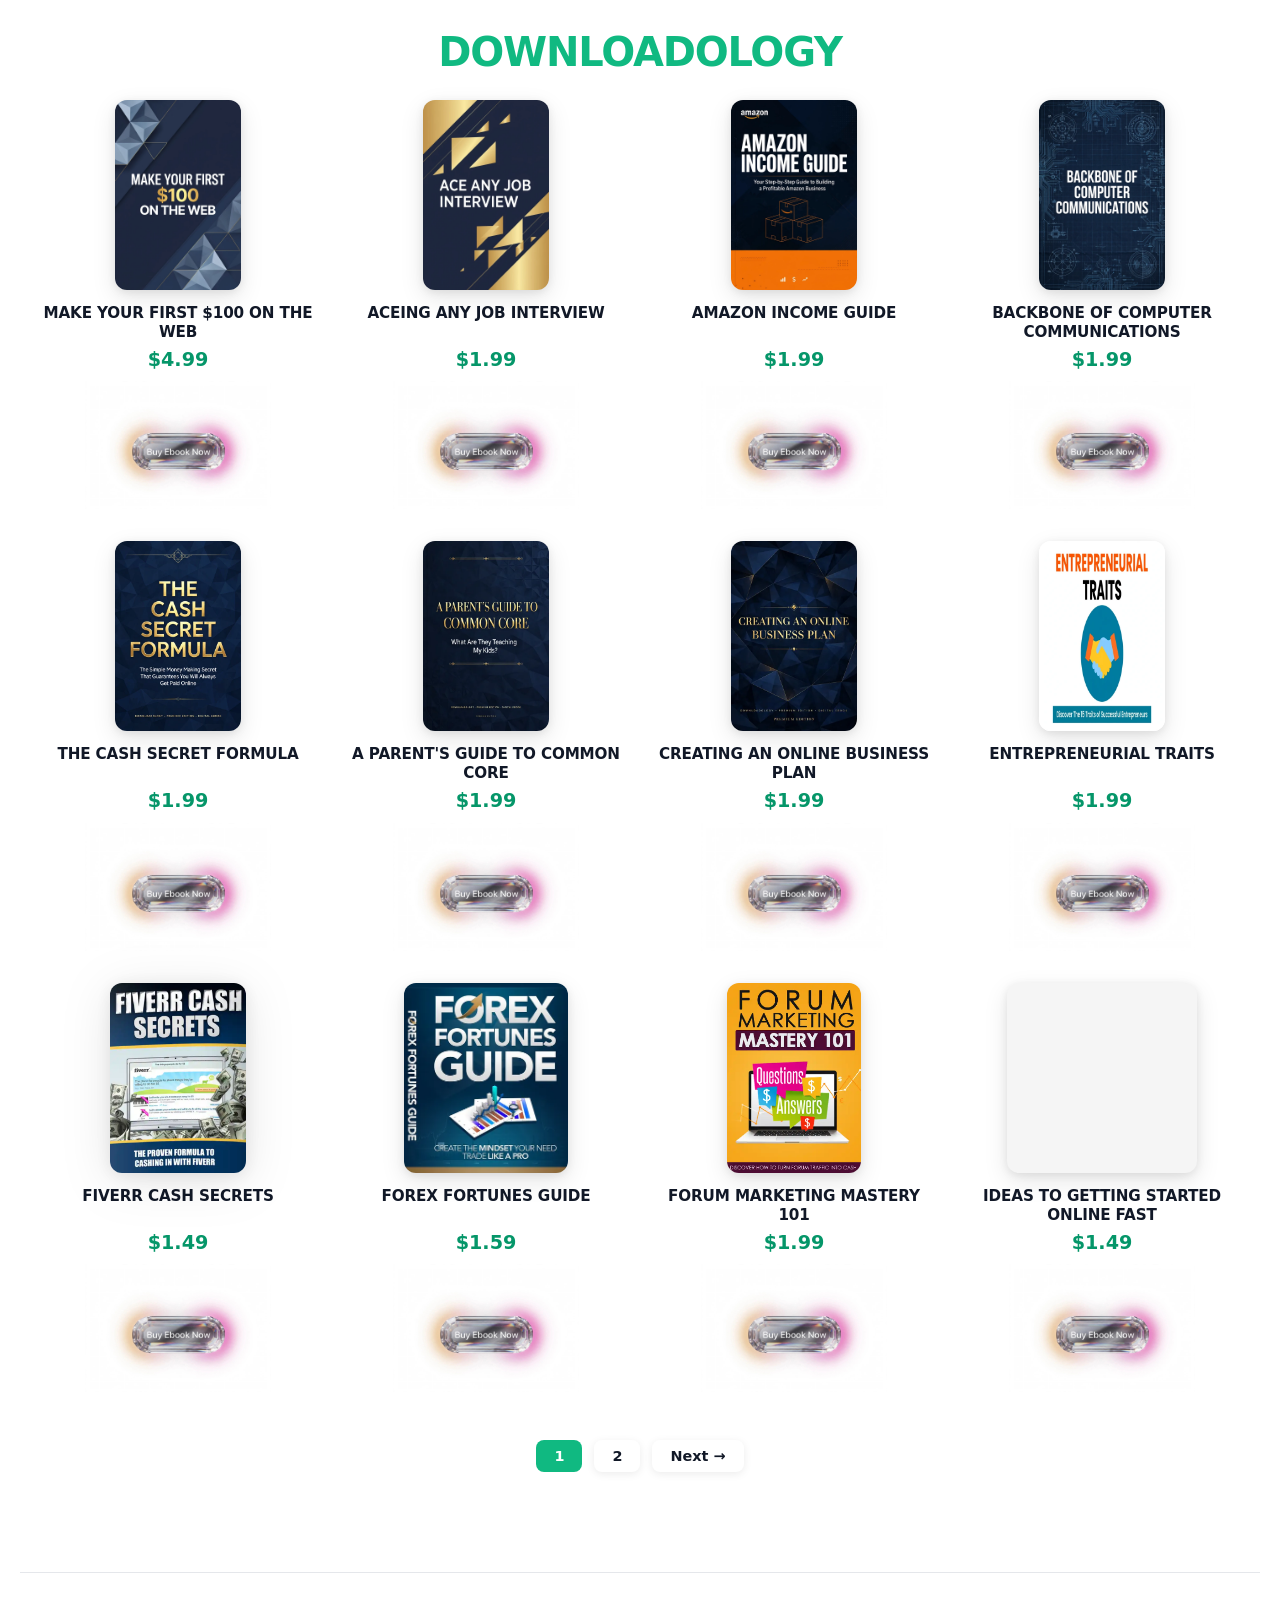
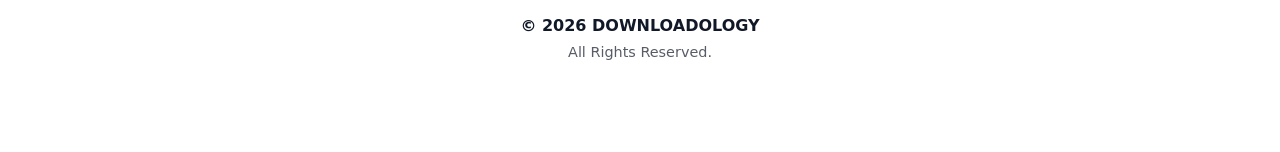
==== index.html @ 2fdca43c "Update index.html" ====
<!DOCTYPE html>
<html lang="in">
<head>
<meta charset="UTF-8">
<meta name="viewport" content="width=device-width, initial-scale=1">
<title>DOWNLOADOLOGY - Ebook Store</title>
<style>
*{box-sizing:border-box}
body{margin:0;background:#ffffff;font-family:Inter,ui-sans-serif,system-ui,-apple-system,Blessing UI,Robot,Helvetica,Arial}
</style>
</head>
<body style="background:#ffffff;min-height:100vh;width:100%;margin:0;padding:32px 20px 48px;display:flex;flex-direction:column;">
<header style="margin-bottom:28px">
<h1 style="color:#10b981;font-size:2.5rem;font-weight:800;letter-spacing:-0.03em;text-align:center;margin:0;line-height:1;">DOWNLOADOLOGY</h1>
</header>
<main style="max-width:1200px;margin:0 auto;display:grid;grid-template-columns:repeat(auto-fit,minmax(260px,1fr));gap:32px;align-items:start;flex:1; width:100%;">

<div style="background:transparent;border:none;box-shadow:none;padding:0;display:flex;flex-direction:column;align-items:center;text-align:center;">
<a href="https://payhip.com/b/4QgJm" target="_blank" rel="noopener noreferrer" style="display:block;text-decoration:none">
<img src="cover1.webp" alt="MAKE YOUR FIRST $100 ON THE WEB" style="width:100%;height:190px;object-fit:cover;border-radius:12px;display:block;box-shadow:0 8px 24px rgba(0,0,0,0.10),0 2px 8px rgba(0,0,0,0.08);background:#f5f5f5">
</a>
<a href="https://payhip.com/b/4QgJm" target="_blank" rel="noopener noreferrer" style="text-decoration:none;margin-top:14px;display:block">
<h2 style="margin:0;font-size:0.95rem;font-weight:700;line-height:1.25;letter-spacing:-0.01em;color:#111827;text-transform:uppercase;min-height:38px;">MAKE YOUR FIRST $100 ON THE WEB</h2>
</a>
<div style="margin-top:8px;color:#059669;font-weight:800;font-size:1.2rem;line-height:1;">$4.99</div>
<a href="https://payhip.com/b/4QgJm" target="_blank" rel="noopener noreferrer" style="display:inline-block;margin-top:12px;background:transparent;border:none;box-shadow:none;padding:0;line-height:0;text-decoration:none">
<img src="buy-button.webp" alt="Buy Ebook Now" style="display:block;width:186px;height:auto;max-width:100%;background:transparent;border:none;box-shadow:none;outline:none;">
</a>
</div>

<div style="background:transparent;border:none;box-shadow:none;padding:0;display:flex;flex-direction:column;align-items:center;text-align:center;">
<a href="https://payhip.com/b/1NyBj" target="_blank" rel="noopener noreferrer" style="display:block;text-decoration:none">
<img src="cover2.webp" alt="ACEING ANY JOB INTERVIEW" style="width:100%;height:190px;object-fit:cover;border-radius:12px;display:block;box-shadow:0 8px 24px rgba(0,0,0,0.10),0 2px 8px rgba(0,0,0,0.08);background:#1e2a44">
</a>
<a href="https://payhip.com/b/1NyBj" target="_blank" rel="noopener noreferrer" style="text-decoration:none;margin-top:14px;display:block">
<h2 style="margin:0;font-size:0.95rem;font-weight:700;line-height:1.25;letter-spacing:-0.01em;color:#111827;text-transform:uppercase;min-height:38px;">ACEING ANY JOB INTERVIEW</h2>
</a>
<div style="margin-top:8px;color:#059669;font-weight:800;font-size:1.2rem;line-height:1;">$1.99</div>
<a href="https://payhip.com/b/1NyBj" target="_blank" rel="noopener noreferrer" style="display:inline-block;margin-top:12px;background:transparent;border:none;box-shadow:none;padding:0;line-height:0;text-decoration:none">
<img src="buy-button.webp" alt="Buy Ebook Now" style="display:block;width:186px;height:auto;max-width:100%;background:transparent;border:none;box-shadow:none;outline:none;">
</a>
</div>

<div style="background:transparent;border:none;box-shadow:none;padding:0;display:flex;flex-direction:column;align-items:center;text-align:center;">
<a href="https://payhip.com/b/q6oDh" target="_blank" rel="noopener noreferrer" style="display:block;text-decoration:none">
<img src="cover3.webp" alt="AMAZON INCOME GUIDE" style="width:100%;height:190px;object-fit:cover;border-radius:12px;display:block;box-shadow:0 8px 24px rgba(0,0,0,0.10),0 2px 8px rgba(0,0,0,0.08);background:#f5f5f5">
</a>
<a href="https://payhip.com/b/q6oDh" target="_blank" rel="noopener noreferrer" style="text-decoration:none;margin-top:14px;display:block">
<h2 style="margin:0;font-size:0.95rem;font-weight:700;line-height:1.25;letter-spacing:-0.01em;color:#111827;text-transform:uppercase;min-height:38px;">AMAZON INCOME GUIDE</h2>
</a>
<div style="margin-top:8px;color:#059669;font-weight:800;font-size:1.2rem;line-height:1;">$1.99</div>
<a href="https://payhip.com/b/q6oDh" target="_blank" rel="noopener noreferrer" style="display:inline-block;margin-top:12px;background:transparent;border:none;box-shadow:none;padding:0;line-height:0;text-decoration:none">
<img src="buy-button.webp" alt="Buy Ebook Now" style="display:block;width:186px;height:auto;max-width:100%;background:transparent;border:none;box-shadow:none;outline:none;">
</a>
</div>

<div style="background:transparent;border:none;box-shadow:none;padding:0;display:flex;flex-direction:column;align-items:center;text-align:center;">
<a href="https://payhip.com/b/oHRij" target="_blank" rel="noopener noreferrer" style="display:block;text-decoration:none">
<img src="cover4.webp" alt="BACKBONE OF COMPUTER COMMUNICATIONS" style="width:100%;height:190px;object-fit:cover;border-radius:12px;display:block;box-shadow:0 8px 24px rgba(0,0,0,0.10),0 2px 8px rgba(0,0,0,0.08);background:#f5f5f5">
</a>
<a href="https://payhip.com/b/oHRij" target="_blank" rel="noopener noreferrer" style="text-decoration:none;margin-top:14px;display:block">
<h2 style="margin:0;font-size:0.95rem;font-weight:700;line-height:1.25;letter-spacing:-0.01em;color:#111827;text-transform:uppercase;min-height:38px;">BACKBONE OF COMPUTER COMMUNICATIONS</h2>
</a>
<div style="margin-top:8px;color:#059669;font-weight:800;font-size:1.2rem;line-height:1;">$1.99</div>
<a href="https://payhip.com/b/oHRij" target="_blank" rel="noopener noreferrer" style="display:inline-block;margin-top:12px;background:transparent;border:none;box-shadow:none;padding:0;line-height:0;text-decoration:none">
<img src="buy-button.webp" alt="Buy Ebook Now" style="display:block;width:186px;height:auto;max-width:100%;background:transparent;border:none;box-shadow:none;outline:none;">
</a>
</div>

<div style="background:transparent;border:none;box-shadow:none;padding:0;display:flex;flex-direction:column;align-items:center;text-align:center;">
<a href="https://payhip.com/b/nQ8Hs" target="_blank" rel="noopener noreferrer" style="display:block;text-decoration:none">
<img src="cover5.webp" alt="THE CASH SECRET FORMULA" style="width:100%;height:190px;object-fit:cover;border-radius:12px;display:block;box-shadow:0 8px 24px rgba(0,0,0,0.10),0 2px 8px rgba(0,0,0,0.08);background:#0a1930">
</a>
<a href="https://payhip.com/b/nQ8Hs" target="_blank" rel="noopener noreferrer" style="text-decoration:none;margin-top:14px;display:block">
<h2 style="margin:0;font-size:0.95rem;font-weight:700;line-height:1.25;letter-spacing:-0.01em;color:#111827;text-transform:uppercase;min-height:38px;">THE CASH SECRET FORMULA</h2>
</a>
<div style="margin-top:8px;color:#059669;font-weight:800;font-size:1.2rem;line-height:1;">$1.99</div>
<a href="https://payhip.com/b/nQ8Hs" target="_blank" rel="noopener noreferrer" style="display:inline-block;margin-top:12px;background:transparent;border:none;box-shadow:none;padding:0;line-height:0;text-decoration:none">
<img src="buy-button.webp" alt="Buy Ebook Now" style="display:block;width:186px;height:auto;max-width:100%;background:transparent;border:none;box-shadow:none;outline:none;">
</a>
</div>

<div style="background:transparent;border:none;box-shadow:none;padding:0;display:flex;flex-direction:column;align-items:center;text-align:center;">
<a href="https://payhip.com/b/OY6WL" target="_blank" rel="noopener noreferrer" style="display:block;text-decoration:none">
<img src="cover6.webp" alt="A PARENT'S GUIDE TO COMMON CORE" style="width:100%;height:190px;object-fit:cover;border-radius:12px;display:block;box-shadow:0 8px 24px rgba(0,0,0,0.10),0 2px 8px rgba(0,0,0,0.08);background:#0a1930">
</a>
<a href="https://payhip.com/b/OY6WL" target="_blank" rel="noopener noreferrer" style="text-decoration:none;margin-top:14px;display:block">
<h2 style="margin:0;font-size:0.95rem;font-weight:700;line-height:1.25;letter-spacing:-0.01em;color:#111827;text-transform:uppercase;min-height:38px;">A PARENT'S GUIDE TO COMMON CORE</h2>
</a>
<div style="margin-top:8px;color:#059669;font-weight:800;font-size:1.2rem;line-height:1;">$1.99</div>
<a href="https://payhip.com/b/OY6WL" target="_blank" rel="noopener noreferrer" style="display:inline-block;margin-top:12px;background:transparent;border:none;box-shadow:none;padding:0;line-height:0;text-decoration:none">
<img src="buy-button.webp" alt="Buy Ebook Now" style="display:block;width:186px;height:auto;max-width:100%;background:transparent;border:none;box-shadow:none;outline:none;">
</a>
</div>

<div style="background:transparent;border:none;box-shadow:none;padding:0;display:flex;flex-direction:column;align-items:center;text-align:center;">
<a href="https://payhip.com/b/uhk8K" target="_blank" rel="noopener noreferrer" style="display:block;text-decoration:none">
<img src="cover7.webp" alt="CREATING AN ONLINE BUSINESS PLAN" style="width:100%;height:190px;object-fit:cover;border-radius:12px;display:block;box-shadow:0 8px 24px rgba(0,0,0,0.10),0 2px 8px rgba(0,0,0,0.08);background:#0a1930">
</a>
<a href="https://payhip.com/b/uhk8K" target="_blank" rel="noopener noreferrer" style="text-decoration:none;margin-top:14px;display:block">
<h2 style="margin:0;font-size:0.95rem;font-weight:700;line-height:1.25;letter-spacing:-0.01em;color:#111827;text-transform:uppercase;min-height:38px;">CREATING AN ONLINE BUSINESS PLAN</h2>
</a>
<div style="margin-top:8px;color:#059669;font-weight:800;font-size:1.2rem;line-height:1;">$1.99</div>
<a href="https://payhip.com/b/uhk8K" target="_blank" rel="noopener noreferrer" style="display:inline-block;margin-top:12px;background:transparent;border:none;box-shadow:none;padding:0;line-height:0;text-decoration:none">
<img src="buy-button.webp" alt="Buy Ebook Now" style="display:block;width:186px;height:auto;max-width:100%;background:transparent;border:none;box-shadow:none;outline:none;">
</a>
</div>

<div style="background:transparent;border:none;box-shadow:none;padding:0;display:flex;flex-direction:column;align-items:center;text-align:center;">
<a href="https://payhip.com/b/56aln" target="_blank" rel="noopener noreferrer" style="display:block;text-decoration:none;background:#ffffff;border-radius:12px;overflow:hidden;box-shadow:0 8px 24px rgba(0,0,0,0.10),0 2px 8px rgba(0,0,0,0.08);">
<img src="cover8.webp" alt="ENTREPRENEURIAL TRAITS" style="width:100%;height:190px;object-fit:contain;display:block;background:#ffffff">
</a>
<a href="https://payhip.com/b/56aln" target="_blank" rel="noopener noreferrer" style="text-decoration:none;margin-top:14px;display:block">
<h2 style="margin:0;font-size:0.95rem;font-weight:700;line-height:1.25;letter-spacing:-0.01em;color:#111827;text-transform:uppercase;min-height:38px;">ENTREPRENEURIAL TRAITS</h2>
</a>
<div style="margin-top:8px;color:#059669;font-weight:800;font-size:1.2rem;line-height:1;">$1.99</div>
<a href="https://payhip.com/b/56aln" target="_blank" rel="noopener noreferrer" style="display:inline-block;margin-top:12px;background:transparent;border:none;box-shadow:none;padding:0;line-height:0;text-decoration:none">
<img src="buy-button.webp" alt="Buy Ebook Now" style="display:block;width:186px;height:auto;max-width:100%;background:transparent;border:none;box-shadow:none;outline:none;">
</a>
</div>

<div style="background:transparent;border:none;box-shadow:none;padding:0;display:flex;flex-direction:column;align-items:center;text-align:center;">
<a href="https://payhip.com/b/BKQtG" target="_blank" rel="noopener noreferrer" style="display:block;text-decoration:none">
<img src="cover9.webp" alt="FIVERR CASH SECRETS" style="width:100%;height:190px;object-fit:cover;border-radius:12px;display:block;filter:drop-shadow(0 8px 24px rgba(0,0,0,0.10)) drop-shadow(0 2px 8px rgba(0,0,0,0.08));background:#ffffff">
</a>
<a href="https://payhip.com/b/BKQtG" target="_blank" rel="noopener noreferrer" style="text-decoration:none;margin-top:14px;display:block">
<h2 style="margin:0;font-size:0.95rem;font-weight:700;line-height:1.25;letter-spacing:-0.01em;color:#111827;text-transform:uppercase;min-height:38px;">FIVERR CASH SECRETS</h2>
</a>
<div style="margin-top:8px;color:#059669;font-weight:800;font-size:1.2rem;line-height:1;">$1.49</div>
<a href="https://payhip.com/b/BKQtG" target="_blank" rel="noopener noreferrer" style="display:inline-block;margin-top:12px;background:transparent;border:none;box-shadow:none;padding:0;line-height:0;text-decoration:none">
<img src="buy-button.webp" alt="Buy Ebook Now" style="display:block;width:186px;height:auto;max-width:100%;background:transparent;border:none;box-shadow:none;outline:none;">
</a>
</div>

<div style="background:transparent;border:none;box-shadow:none;padding:0;display:flex;flex-direction:column;align-items:center;text-align:center;">
<a href="https://payhip.com/b/Mtq8f" target="_blank" rel="noopener noreferrer" style="display:block;text-decoration:none">
<img src="forex10.webp" alt="FOREX FORTUNES GUIDE" style="width:100%;height:190px;object-fit:cover;border-radius:12px;display:block;box-shadow:0 8px 24px rgba(0,0,0,0.10),0 2px 8px rgba(0,0,0,0.08);background:#0a1930">
</a>
<a href="https://payhip.com/b/Mtq8f" target="_blank" rel="noopener noreferrer" style="text-decoration:none;margin-top:14px;display:block">
<h2 style="margin:0;font-size:0.95rem;font-weight:700;line-height:1.25;letter-spacing:-0.01em;color:#111827;text-transform:uppercase;min-height:38px;">FOREX FORTUNES GUIDE</h2>
</a>
<div style="margin-top:8px;color:#059669;font-weight:800;font-size:1.2rem;line-height:1;">$1.59</div>
<a href="https://payhip.com/b/Mtq8f" target="_blank" rel="noopener noreferrer" style="display:inline-block;margin-top:12px;background:transparent;border:none;box-shadow:none;padding:0;line-height:0;text-decoration:none">
<img src="buy-button.webp" alt="Buy Ebook Now" style="display:block;width:186px;height:auto;max-width:100%;background:transparent;border:none;box-shadow:none;outline:none;">
</a>
</div>

<div style="background:transparent;border:none;box-shadow:none;padding:0;display:flex;flex-direction:column;align-items:center;text-align:center;">
<a href="https://payhip.com/b/hObLT" target="_blank" rel="noopener noreferrer" style="display:block;text-decoration:none">
<img src="[data-uri] wfqB8b9wfuj7h/kPeL/leJvX3mdedfu/6V9rX+w/Yj3U/1f/c+wd/Zv8h64/Rj+8 fqP/cv9tfds/5f7q+9z+0+oz/eP9z63/rAeiT/R//L6yP/y9pP+1f+H2a/3I9QD/ /8BN6K/2XqX84v7Hk7+Oe6RLyub/m34rzkf2//X8eeAXkj2QAB/0P/D+A9rMZAHEQ0Bf5t/q/Sl0/fopSEeMpw8JJrCPGU4eEk1hHjKcPBfMVQJ2uBylO9H5eA3p0drx gMQggR6Vm7tdi3Ycb1ezV2bTEZR7g4Lplm8OTpxlyjMTklhw3sxgZVvffRM1amf7M/VafKrOGg4ptNu/z8aXAjxJ39rOazKTBBCQSsfPnGYIh4WETKKt/NtUxi5WICQdrSMAmH0BrR3muKX9Pixkq/[base64]/sS8RIjGF2IwrtVrQpuQnDHKf2JgZWBP2DnLxUVyRXFVAOJFNlA+6Cpp07wP15QuEovXZtXwmfVzPDFFOHOgYoqs0MdmcEoXVXCnQDTRN4VBlCExK/++7A87Ao1iv6MMmyZ5GbroJFZygnk6r6qpxeuBmOG705mCbgOkZnZn1LaX//y0MKUg4jKYzpRRrJrX38S5RZ7nU26YORuv2Axl6etxXs+gZ0LWP/NhpMqUitM3TW18drm1VTNpEh3OFT7ZFnlPdZ/w8A/l5hgsoW8kqVvQIiseVD0eewKrPyWuED9WpUqgtjKAm+6qF3ATpYrk+NeggpvtuEKBh11WDgfvcroc9GBOpVqRwF4aBNTQMvD18sBQhVCy30z87Ek6zQU6I8ZEq4bfm0yt+1l32bNmzGcWKRWbR7S20/hi0k/4lost0f9IGWW/1EAKyH6m5R278sPIKWfl77DTIryS74SxFvwun7sQx3DRv1nGLuxcM7FFBmL0WEhnfqcrrP3jbMHUkAtztoWgaP1WakBJQOKag67BAvknCRq77EYOgB1Qn/pjgSM7utuoOs5JN6T5N0OC5yoncy/RrtbaHZTGOH+tp7/VM73DN+rR3EW3ey5pmRqHJsma6EOg3N8dXB+mFitneo+/xJvLHlP3Kf6mml6iRhPrVzgysWNZmavobF0flDyoo0pelg3wihfSSP1D7c5M6mnii+15HMV5B/zDg8uV7ov31ztmWmuOq58rH7vtFshvm99szwXT7eYJl/lygBKjdEE+MqxaoPpnzMXENxBgq9jxxQYIPbaU+YqeoskHDCpyhPdtof4Jy7GtpaGpVwOEruDCckpFoRPZ1ihmTIgWg2yzq5Hsk6TQacYERecOT8T/eGtUtkRBKuD6BneDcZo55iuHQauxiNtOXQI8own52y3uaaTUllAMRNTddBX+45Wr5BAIODHBuO6aGnFbh9FMSTlzHI0g0I0R7rZDHtMSDCjKE3X0UYKW0A2vgHvnMnDXn3iP1qBnpGHwlj60oalx033OHGEdBFpM/6wTOLP595Z33xeUbJxK9Lm2g44IzXPLdUj0+s3trn27M/M29f6Nzh5gBOqfEkFC8o7HWGgthqdpONa2V2fR5FQ74stp2IkU1xUrVnwaqSsSIvbuzmKl4uszP8+C6ncVqys9z41EduRxHrrsO+Qe13WKvlXCa4wO7OLa6E20i7XIu9AbKT/[base64]/x0ixHMpSBeoK9mW0ffg92KqRTrcsWbjaTxgo3NmafUDyg0VWaYg52wuR1GEZmMgRVbdaGdSZvCQlj0D0hy+KL/Qn1r9aYCC7SJtrjtCmTq1ZUeNhKMiYGMY3fEmDFEIBzZiYCdB6a+JQfyPqkB+B/bjWjeZDlZuC3RSk65d498EW+L2m/ViIZpM9vWURhnS7dZElpbNrRrz0tOK1DaFmnNguyiRvpoArseQC4SzXhP6ZcjWiE+xZk/x91/vPeab/NYelQv8kNVeG+zE5y/WniYh1NB3b6eDr2FRjKbHy5ss6TuaHQeLWYUCQa6Bk6siUSYEonBPCjWtciddbM2cR1OelLDL3o2lpq4Q4YeLrkvSD63VGsLKQTjQzrqPe4O+7f3QFxOUB5hkCRO3l0aOyVWZlXLhuwJaC9a2P7sP5q62PMhM/NXDlWYSYJ3ZydiZmBKMuYGKdAtQ4yrcRpDt2K6jCB3b3ywu2fKiLNLNGw1SQ62tfKC/1+QwyGEx7syLz3ME6jrEAQkJ1B3wAgsM6JBAEcdPdO1vZ4Vlm3ZovgMZXJZLd0gVT5c5cC4MPaae14i0AeCqTjyelgqNFYmb1gH185CR94/RD6XaOwzUtJVFsVyq2uM1DDB2WeDSrtLGQBFqkEEJO34vg3KE8fzp5afPwxDSxB19wYZ9EoOW35zGNbplCWh/fpJbV0/HBKbY9Ess2e80MZUpnLCU3Fhoh8DMHk49sqWKGsoZBT6TrNEEXnzWjN3aPSSLtROkvq8LjZ8Gop02a+YnxF6s17ZdNdVVqwR1VmWvndGw/j1kq5QrHLW/KJ2VaejfmIQ2teNlATOpR6ecLmkLe2SRrRVTxxdYksNQc7VNgbPgJvHsXl96k/MsLKdcaKpT/MR7OLnnrm/Ztv6wYB/7ahMghpw0MySRIbl8Q0T5Php5Day1coi1ULHJr+y5tjiJAiIw9slTRSCZYklWSc+n/gEX/eKw23EI68Dd8XHof59DUdqlM8WpHK2ArUNxqSdJRFBygId79ne4iURlL8O26eMs2LP1kxu0JV5bEJ2gkAOMkBKZZ8mx2W2n7nG5cXgz8pWqX7/bsgjYV1UbCEFDLchWM5RUFSGkGU2GnIEqNRzCFzJ/f+LbbLOzlkAyqo5RQylkj4jckNVqyq20gMcFjxW6yMvz1I7FgJQ51xBw0nwpk3qLNpYsaWDikyEr/UWVbP6RDi18rvw1p5ipOxTqstGUuUkYV/XBGpp6WN7+ocH/Wjy418Z1WnSqngZiXDiYkfx0tk1YBRA4ua+ysY1OXLl8mVY2ptEt645Wzc6vM4l23C/Blzw2QgGHxlb+hNXmAkwbmnR+myrK1aHItnmhqicAAKQD4dp3l5kBCnqr4zW3j2I972P9n2Wqyg8gGgexj7+L05Ru44KHvQDTFw0KANmRpTV/HG6ZZ2MHK+OH12uLt0T2IiGsj4X5Q3YZ4Oowy4fOz1z9G/ETcW1PQecDhHtV8k2Fql4RIRLRYIY8EoKc7mCsqg8Gc0iHfWkbvIf3bpLMVX346PGw2o37mNIKl6/Dl5hl06wEHOQvzdAdbKJFsDilyAnnCpJM7/Ry8manhytxI8olY7lBUgts9LfOIdcbYSENSncwh37ism8dnnNAo7vMRkV2UZrM8C9W4BkPYt7j7Em5gmT6PFnv9XkeZG+EIATp1ccadh1RmDixVXiccvGV5qO2z4YNdzJzktmku4FrTUl4SUkYyzdEGIPZIy9nJ1i8H5NlkTl/+QkWxooT/o0l4BaWGhOGRdPw9xbd+Ay7889orGz28t6lBq+AlQUZfjWuY7U1OLrGG1P5QxZEJpI5HfLKE+M9+gYXT/o/nqHzgXF8yPcepoRuiypixnr5ll5jIL1hLQHhJNYaNakbKGsyetePKWzq2IQNGsI8ZTjl4jp9Z/MNqgKy1EOTh+oaZDL1bkVfyJMj9bqcy8tpWVm2zIsn5F+RZPPt+pPZWElFrrzHzGPa+/hPtOco6NMyS7slBdIqjrlJLOVdlywjcdk31yPXz4bCVgmsQzSq3c3+gfRiTQKboEXpFIVXaV+8f4PgBc5BHDxqI+2ZO1oEzK54kbbIwLZOEjr0/FvpugrRDy8cYRRzRGcXl82drUfO2iMhGWG6jrncH5dFSeV/IsHbSEhopSL0HJBmX+7o4yt1GLeC2TPIDP7RkWXR5jqPn53MphVPIezLH6QDvRWwMU/R/8Ts7J9FnsD35XBN3+jy7qYZARsiMAdMpCnqqSAo4QBOKn5nqhN4a6ws1uOKR8Z9a6tlNF1q1OrMTh2iVev0Ii35gZdzn9xgfEK6yweqRnbTSx7wNqykaSI3PesmUWTV2704GfMbFww0BM+7dDWvoAwhUrJ1NzAmnlORIOsGpHQL/yAAP7n6H/k+/tr+GeKD2R1FzoDlRcu0Ens45Mw91OgkD4iWSt1kuMSy8+7nUx1yTDKJykzFKWO0TZFRVUw6QDM35nfCDWsjFY8+8ZhEkhqi6aaAwrligH+dZN6wGY0CEG9tyX7cG9MpiMbqZgA7SOPkOPwfEibc7xHh0W69S+QkYbuwxE7ndZRzM8lmYdSaLH0R3nO3/PJVovdndmqWOrNU7W/e6ezbY5VvRXmhFtI1D2lgWnKXT5vTuPx21GRw0cddz9+ULF3DTECcfYEaHEG22zh8rGkhxYMw7D2VeDsv15FiNcWLXN7iJ/lwX59ZA9o9o70d8iNGlS7Pt5JT/J5Zcmgz0QY0mrQzeAkAS0vZF6maUA/1+wKlrSkOByZBOscBpsycRnMdwYmIj3rqvas4alB5xj/UFzS/qGlUOFZT45p2dpHciM/65u8X2v8I0ezzssn1iUTBr9gX8pRlCQ6HcnJgbHue5paWZO01YCu6mKME55VqncRNiBR49r5ZXFZgJIJT+zyTmkKjqCfp3wyeIVwiclTtVeoaNHKoyk1L/xuSOt7c8V+ZPIUsjMecYjvBicGUdI7cRM2eE4sVSrK1m7X+DMfTnsJ5GL0LwjXMv+Q9uJpzgUWPpkhi7PTJ5w6b8KDFTkSmxX4wBM+6fyybgkS9CgL9/n/7grwUUMHGFsvHcpQeQKOId5Gw1tDyQsOszpiVMZbCOziDfByAWBNh31RYy+dBudOfxWNl5Fa5y+EBvoQCBup7OXZ0djthWnKLwsgsbcrdDr/xnFI/detQsMKRDbryUuSd+YK3VTRWTCqJ2bFlWX7Ami9FIOwtX7xu2nVT0Ae7X5Tiqc2H2YoM9J3bIsFjaq3yHw66oOX4INVrfzF+FCqEnE5yI04rsVGEcR4gnpSVLiGariJuTgw6ucV7UCp8VjNgtRauVhD2GhqdhYHYkicS6bqUj6Z3K1mFMCizc/Ub9HHMixIoTvnWM8DMHOcuyM6U3EZS4uCJLfNB83qPsvxK+wmP2mmkQym/7oKYe6PTRMBgEFhvK8X8ziLDOY8smHH46F1dEPHk4BzIeJt5sdayTm4Bw2V4E47C/dopNnlh+wHic+JDLAiVuvQpSL6FU4a4Ulh1vRhjabutnZNPahws4ptyx0k99tbAsF05z6H8hr4RXcWdeb92TYigNnKRYOZcT/Z6yp3In/bbTSaXuHrz5YbcZyUlUPNe95wOSexDFiwWuqA4WEgq8IrxYxmj/Dhea1vZ5B0OdDsruiJoDxBFiAMcNSK/on/re8AUNpLq/PoSxsndUm1ZVuMZPxvtc+1bJS3CxgmpN6JcV/LtRJYHWufgc43wSSpfQkANCOvkDgjPBG9asrzYk39MgsTVTop2+Rg2WIL3oXKSI9d5rjqxRC8uzmZGvpjNo5bVnLKmfvgAeJ29w5lRTQ5QECS3XXSvz3H8aiXwg1PNN4X1Lx/cuY0Ar3U85xvHiapcFxY/S28Gfu5jnbOl/bEAyAw0m/3d2pOz1vNXzEc7FR+WXyb2KtwUmoTonxSwY5pFUJ+w43TcI3oCixX5q9UlJS64hFOvdMR1c+PX/khzpWAuIDus2OE8qfwPw7OqS3QGMkyw/n2u1mw2J0wSbtMPL2m4UIgiQL6qwJ0fzsMSpa5EoFrvYDkHD8SMkiLI74dX/HdGq64aJlLAF7Z7h//WfH5YrH+zk9ETmFlpxxq51S5ZDDZFeJ+CUbixxfbmEJJkbl4bTo5Cmdj6iTMqj1lfBNqq6B956SuolBpx5fACakZlZSLACOaANpRiFOLZeujYqn4tUDFNqZTRqVXDe8cHN7oII9PkNpsMAaiXIPNVtx9oBzYbyJRUzQlo+iZMDGruf1YaM/Z6iv0FGzO+zhzAFWxIQvBndvJel/kit5zK06C2yQv1LX95KG6o1XIUTN18gNqg33uCXFgi+dfb4KkswjXobbRLYLYunhKqsBTQvuLZ0Dpa9bshq+pRsyrZm7YRYb53ZgcbwqaU0z0utAfMwaEnQPAiGDrfWWwoaTPiJo1L7ZD9tzs3Oi7EpgpMuzp7Mrk83HlFHi7/Moikrs2xcO+qeN50jIh6QweAm9swCiItbtkx+QxTRkc1Hb7PllIj0wd/yuYBc5nV8bp3NovrhSYrnpSW5O8fEmU8Al0s+UnRua8Z7yJJt3VSPN0+oCxh976tQxyZ/RM4eARONRFyxHriiaZmagKiqyG6jQJj/hxP1tOYLvq2A4MG9bXTf/8PDeZ/MV7sk2OT4nFEz5OQxuqMcLLo4929DPk4Q7AARcJLtv0P67wBFAxtLuRuXHhiJmbxdv7D5/JDeblrKL21nVQrrTGtzmjsu88ijUwCYjzhMB7yTA5rhLDLfC2ohfvbe+y9j5G6UYh27k746cXCnQka3xEg+HSKO393d7vtbDoMd8K0/D+aMIOKvY12ddG1neDc1GxSSiFRsri2cQmeTlbsPf/ml+3RQMs2WI6AQN7LAwR2tQHsOgUn1UKPH2ne+4j0UDh9DCuwQ+ZrHTV7UDSuyEcLmwd1qC/[base64]/UROOwGaI8zN/vG+8m/1tuyToigTHknF6RSHIQ1b2FOy9acwwUoWt+pMR/9h4+eNB6IaVlA9RD9QDXrXnm9isYU2nxa6EwA3RlNkOqivO0hbKPIDo3Iz70FCeDVBDkYZR3bNxE0P+S5yUTyoSTEE5SIJObKIPgid8hqZj0/sjvA44yFQHBqmjcv40U1hExDAWj8aI4r5xxtkJwQv8uFli6QulTR9tmHS/cI+Rex3PcLLqnzFjzPhUd+lp7/IdbuDaXFgN2b5dF2dHpnTEZuzK8VReI8Er8W+vOGGbLSh7oMSUwSo3ZuMRlUpKAFbeZ4Zr/t56JtFq7qkL+oYf2yXfz/[base64]/Wzn59Yd2h6HTeIw492CgNEy6+ihNuZdS0FwHMlCzigfsWnMWancLHWFdsoTtY/8P07NU2NDH+qDJddretFqP46ETSlhlbrkX+OMvy8W9Or+s5v3RGRkN2CyRo/clEVj6kiPpN6NsixC/GnmT1VnpuB66G6hZtH9GErLwtv0GvGNSFHvIywS3damJ6ppHKuup2yXanZxsqv7sb3vvfL2XANnQ2f+jxV8fdRwQQICWnLmy5EDml47p4vJm9EuH3mgawuBl/clF+7eLgll1bQyaqVw+B73ephttxG86pJDsCjWZgXDgwIbExpe/qfB5Srv+7j2qTTmM3iz+nCQapHrPnqrO/XnUsbvV3hlUK9f1wgBJEFdi5xISuVug/qAjVIwzJIzAZXhpB1evUXWnbQZZbq3fL2OS+tnPxYGNFh9j+W0qpCdKXzF3na7ImuMvHRPXMYZkwFJIYzq4kplK/cxjVCF3TD1AdrtCsabtaz1n+a+vq78sSHKftnKSV2LNVd+q+Gi8f6AVAUknwN58Jdvwa2QT8xZncPE+MQ7SvKbmzON+ncNH35RJUQFgRGRA/5cjsscZHnqJAbPouhFSIyKWNQPTaHB0SdTygbH8RHfjT7+PANBrHKi96M2/240ic2oUbFJbbvTqv4Qz4a0QOCbiv63MMlroownTHjXRE69NTuPJD7ZJfB/IetgTlbcju1qyOFJJC0xI+c2u0CaLHK00IIPmyOC+6HxxBsK2T3lEGjLU37w0T8i6co793IwMIRyqTojlW6jRxs7Kyi4/Zj3cYQ1LFF3bk7j58GmRfF9xIoZpWruhDg57VlCA/ocsvjHmv+Bgqa8aZjNUQp1Og+0vJXfvZfzmdNuNFpgfi5iJcRGOkOhHaK99/AIgSBPqZYau97ryz0fLvGJIoA76b/SbEP745IMGPc7V54CFJo/5qRw2XqcI/W9A0Q59URosWljZRIdJOUoLay5SErU/xtP68S4m32wwHk40OwHTvBW0+HiVoS8jnkVJJr3/FZ4Qz9BQudnpQR34w+fdY6e8laCRQETslH2heFU7TVc2wM0/JNGgEXrq99QLl0+9r+h+9SCCaneEF/mXkn0Z1B43trJCQUEhG2KV1tMihZjiCX1ZfAapo8C21l4y5jMBhIWzhg5MB12a/N3/+Fv/ktGqNlIKTXMpboD1g+T8cGUEi/bs6r5F9At990pDMLciW+riUocZSsxovzXV26FEeFNKAHOsNplENkwgd3HmdHDWdSw6nVHZujGp9roRmgunKLZkx3N44892yeS6rFy5sORIjXCCFPlW0nCgtooRicC2uXNYrGQTfT1Epl30RatZJCn8d6Bn8DzBogXJ/WQJh+0Vu/ooLY9fMzy4cvTLQFCmIn4nL5YGJfUSG+uyOSi5ojM4lttOaKJYJ8X8EHPNF7ghbTxYUiegU5z+NMKBUS240OTG0lwQwLtUIKhvuA4QKOKdFbuyR9YknqHgn8lt7QVb+bZHcT5PWxA1WyMAe0x+DRkk10ch5Ubmg8XRsL3nbX/qdS35aExH3Cz1shvZi97cyyqUwcErfh9OZwvpeVXhQ6bhs0EXQ+R2W/exz0jKUqt5FXKMaTPMVTseLvrqez5hv/Waz73ZDoFPRY2FUph3L5robOW+tIfmWVA1rD4mJDfbDvkWS7uwcP+ppYQ4uQlT3/s5toU1Ifk1q/1Xm1ah3wW2XDgvCr2JNROwrpH7P7hlYmVhNP6oKLWYQUmpuI8K9YwxPE0W4gLp70SntCBFRiCQ+Y7HW/ZMQX/C1Fi5HztmieyYAjMmlIiQOcxZMPAmWqVNKKvf0IupF8S1pgL1AEDusvE8bhoRR1ZeEC43Q0twFCwBV3JwscIOcpzkTk7VnyGBq1qdxgzu58qT5AvC+0+k5/5NSpiTUfsrTgArmaaDJdpKd0YcTAc9MZkolVZwJkAFdb6iMNllsZxKKtTKsYqK9ZgDZeyzwNdXI463v9Tgvf6yDpXBcvFX65+6vLu2EfUUqDIj3n4k7LiIwfP02nRcVXMCMZIwwNrx/vmeugCP63xnIfyY/zXVndZd9w/2hj11LSgvCpqcRKaBEjU/BUr0DmgpGWds14Tted+12Px5mlZSY81n6GNOr9nSKPsaFaV9kkRVifGDmSEOwhHlUN5NlwQO56CtYxqnysgGfvzuDu/yePWmnSkVdNwpgitDtz9SbMIpiuxPKgiRh/cjPeu1NcSxcnr/p5AB0LX+aH9TYb7iGlvr7MUdK6A1cW73qi/IR7JLuB9wC6aSA4P2WBCXEgFadkAQhx0yaZqgnTiUaJL3+Iuo+EwO5O97WgNdQhxMxa8At5cStxFZilVHe97tHby6Xf0dCncJTEil4whuiT9MSaBcfoBoZM/nB9BFK1pUvj1dYpHuziY/rDVJXKwwLibHW6WcZgu0C6lp+gciBW+LQ3buF2FmBZLQ+j29PcYLB8VV1fuPJHCMVDr2GDW1V6+5+4Guna9Wbwy11iCvQEPxSTNtrjXWD1JGw4yoQ7v2B0wc+13i3hXUBYmh2GES2NNmfmACw5GeyW+CytIpNQA3FT4VWxuvcagnZxiCratJjOsirIyUZw/fN6bee1vHcCTmRbQAZOxFcYmT+9STKj9eHKl0RyI8wC+bFGeDMiXgkfRlAKmF4qZ3fAcco+sLKjD3ypYb8nZ/wfYVnJUJMd5vXsWlJ1yT+GaPIVtFUixivjYXxIofgm673/+DjYb7w3fcYuYrb6i7LGBPDgsJTfeOiMEcV/sjj932L2uaoWvxXXcvboh5N0Zwkh0mEaOphSHyN2kYVKN+XtVqSiL81Gm/QIsrAWoa1N5VaV/7vA7/wShTHee+H08I17i8ayhAPRxSn8euKYlawJLA1vRNzGUCKcLtiFF8eeTRSb69e8zF18KxYb6qqwztv8WocfQJk8tEzf+9JKO42lKEHteLR5/nTMSdp9hujKcECZhgeF69w3jAK7OIIxXZBm6zuOQhqA8Q32q+b4T9BojRcux5RPrktRcz43h2ZTipvQcMl6CT5lLzv1vzbosPFYMDhkRxf1yuNEmkn+/lQx1oOAxi/KCi4VtLvGbec6THwhcrrw9cGXVB97EeEQwJDNzzhQvqWaZ2vgHPriXVmgY9ktnWQv5q8sP99vLBWM/W8XuvZwK7IG++khI34hqA9MjRwYTaE9fD0u7hwqN6Jf4Ip1CnVbYsQHe17nGZYzQIcT8qqUZ/nW20KKZOj0lBLj052IclrKaJPrN52RPy/hDShnVTy08ga5ngRL7dGHbPK9ltfx/y42qb2PjYr1uuZdnT0sQKALtkbs0J5nRtomoW6MhsaXtKmB0FRY33r5+EIVS0LtwceApmHGW1azNC/sY74awK7k4qSW1QeWjTq3eFipJ9yoRUbeArb2tR4Xhm5wip/VWiibgc8UReaomJoIF+lvM89bhUzrMTti7sWpb+Ron62Xct8bWafGR9iuluI7/ftG80Nvx/xBl3/bBwNf8SU9TUWgWjCZUHeCPfyvyOAMVZ/kk/CKbgq28EBL5JWqJKIskc6lfAlS1X8F+HBr7GXdKDhk12b+93fC+7T17BtNjgc5j88IrAfVO62wqxHNfAeq1BZ4ALCQ0XSJ1pfD++TRkon3UDZE3Vj4PCs4E9cxmy6njwzbpVQjmX/Jqi0l0RGWPIsWWtwJ+OkGqEo+aj36JCyXsMDaSE6vXe41Re90RKMOijoukiBJJIymHGRkT+xc5OA7NYa0hKCVek1RWgulpAOoNwZ7IfTOoQguT6Qab0yEZfhXaTkPQfzhGYph2PfKv6hAd8qUdedibP7yilD3ZY7zG/mCOZf8c2smt8nZuPeS9mUWqkN5oTCxYjDCDQCybDjEnhKsUUZDl/FueNsZwoeYQg1YqKDPd/wU4+U6VXVtiU2NqE+6dSo7PpnXuGPrOsy9XSQFVctbxjjV9zgoI8WFApuGargqR41JrxIvyQiayK7BieddEyCAoJyWLIUjj8NmkHjpl76fn4U2h658sGJmZrmffrFElI8O2YmHgddX8h0f1xI5CG2YxvxV2+P1egHpJ3SFn2Hov/N0l/oPh9rTpefPWwp5LKGi2e2IL+gz3A+pB65Oc2/kEXbqtYDF3bR/uowdEChWnGHNvkMsSjVC+L4lKWkHaG+o03OR3bJF7W7VH+huPrsVZMnm6odT813Svh3BpQpjXogKLr+sgDrYBdkQn0S1VEkqK8Kqd7VVaIhvbV/BlKuiYgln9mEYBzQEj4tSF7qI7wJlgWjolFlFx1sRgWO63IECw2EIZhgspGLFS5qaJT59khM5WMJKe7xAn7etgg0J2WdvpalQtJp3bnsr3e1BW5NPfP5lmW5a3VCU0mN3HQ+X5jpA1xjGxd9hQ/xrW6s8idWfZG2LlDqjoyD0vWP7z3Hrs7jQFiIeg5cvwYpmthzfgePGqaZp/rXQ4x7qsxhu9hybTcZZDydbL58sU294dNb4++eX2oxtDu3QcIVpf8xn14wA9RsgRpI5AuCRCLcq832m+VPxciKjU/ZZn9VmiEHqNIgRVCmPn4vMjdmB3mUU2oLRd+/6lU77Hg1GbRX+2Hku8AFEsLFYSgtYJNW+3XYFsfxHMMTDrqQOj/tDPSrQJTypwLP1Dz3GDI9MfUjsviaWjk/bMCEHXzsDcXgo/BMq8DvvMAsdjiB4YCB5v4JtSLKVNM0XMpd+PMiZ/hHRNLu3yVaV2lnME8Z/f32wHPmX8lEqGrRthFIht97pijhUr/uXHmCccvQ6QjEiOTPQO3WOuxflLIN/qKK7lX9OGtse6WphlB0qZ7arU/Ax5VlUC46oNVeslE3egxmCTNuVrSHN4NPw/v02TxOnwMclcjii9pXqmevdmDAOVZbAGFLovzB03w41ymtrEyB5wOlCp8z+01zgmBfFaRhBt3+Huo65AsGxzz5O9UoHi/jOqF4FFVYFMFz2O77Uw/Q/Fr53oZ3sjiGqdV5ink/KPNlkzXSl8In6/Lc846JqlkVuFX+dYDYqb4gS506QH3HURf7tXPQhQWYT5tlN2XnDis1z8bbJXq92gu33jagV4x7h7+YkdkAnZ92bep3lITRCcTywty2/qd5VbdoOhSQyUj4ntCqp+nbS1/wrkvvW0K5erLGAy8cQhSShJSPcfyyBeDlL3gsK1JaHjbFaZcPMCSTskiOFUN5VtPFybn9LRORkiK+0dTDSvLnpI4LJ/626yNzr4rX6aLUSqj0uzd9AQWbnDTXCl1nZo456i3HzA5YTO6FItGTLTmuL+5l4lqzn/[base64]/p+ufROMZ6TsqJGa6OUgwgIUThwcD72e0/tGfeQfzrNSYmVa6plV5gTcM+jYCwt4pHlEqP4eNruaK54RGfmPTav95NjgPCDktKEhbACNj8su3lkbkk691RrlQxdfwfBxLHDS1utyfvJmFgJStV/MljtE0LgCsDP+FNnQfjAgAW/p+sYAVAABIkDGd6pU1z4UWskaq6x2Nxr6VwQ0QDHhEk8/9BEF9xX19WXOU7Xx7TO2eKDNS3G0yw4nlnbdB+YrMUpve71dC7FJQXHfBmeVEmUGMul03QQTzQfHuPDGR0gZaoSQ4hrNM7unxv3TsinBIJ7QgzcHSkNok4Kwv4WkrXqZE68KitA/chC8LsjY0GdXjF3cfWfR/UyAeUVBs6HsxuNopwe54LjQaPMPZjC4JcpubLevr9zr0UIpkdtRwdxSDqU+j83KoZ5FW/9kkHUEIzW7+ghg6n/wfLpLhzJ40Rzay8s1L5ezvsYw4xibYmInR+mBAU1rOc577N+cLYwUSmhiZp/+hoiq+P5yICKRZ5LYHrPgCEE5CvUuMwpkITuvlOxiJFreJBHcRei5bsoCoN0X0LlzGhFkULoBR9K2twZF3NHCP/PGPTLJQJh45UvFJmihyFryRiepCE0BuqnozMswSKnbx29aHAkYwLw70RLeJQrlNzSAxPbf+0zZ5KrErXhir3Tcg+0SFU54OHtOPrOA/K3D7/vW7B+LA6F/6F3QK7yR7lR7Jc/D9j+VuHS8NnZLy80P3meLwmYjWs3ZQTn/IGDG4TDGYO7T7KyWrHuwjyYwTLjTE3NTeVfSVsp1Ek8LEPsF8FEpdkZoiz3jW9I8osXTWk4XXZQoRKA/Iqwwq78tfDlug8GZlvFF17MTWkEOXpuG/KBNC8j5T3Qx8yAK0WZWEoy6D6oXR/VUfjyPZl94bb/PWl8nqy9mBF85zIEqVA0SbxU2G2ljpGOU2mGPrzKZhCSgj39aCz9533+h/ggqU4a+SXU7bRk8sje5QQRzNpiO91dxZAgtSBaTVaSgPTrlDYN3ECEok1tQPawQvk7moHvnHe2sq9oGhgm7PU8mg3u+9zTTYByfSYjNDQrAkhRbzPpGJfWNn56vXqzCV8E3dmuoHc+Kw0WD3iePZd7/9h3TMtNdvbhqEBjDjjAZDiwZOUnm6dBnefWpg6mJ7NOsBxGHv9whnviwGhMTWql98XHNvC62uKadx5G5/1089zdp+nsQXYgvLFhsMrwtaore2710xswhiRvaJlPbU28ao4J9VJQhg/YqdPC0FlW4JmA54MYl8+PltbVgHSVEDzPLM9VppLE5GMO5cUDgPsu67RxqQ/3ykS3m8DD8DIbuqx0l32YrYCyUjLcfGEw9FyYtF8SYuczwhDrwu5sDTabgm/NzO75i+UmSGvnuT+NcKg8moczMyCi0+bV0s/sRH/nFyRvhDQ3d+Boc1z7uzEWa92fVQC2MKAWFlZAmZHiYH9G8yQz1H4F4sK7CMNI9IJi71t7mYBBUsamSmU86xMwpy5k1CnatQiXPLikQXPfYnTuOi7Nq3lbfhVTNsnuMt5L0tjTa+tjt97BeG2yigb7UNhbrld0sybSVbnAObxrbBUFxvTNTVDhJ/wCGE6WWfWpphOtAWkMc2Ey2E4qLImywGZU3dPs8D0uOEYw6TYlOPSzxNa/J5MU5Gdu3Ccq2MAaj3m5BC7xB9XYtTCsRj6MdTbXG/UjarGWOTEoHPBqcqDHaEldRkBkbm2vI4/mqnAN5CEZTqyRpvzYaRb3vBg03Eimv9OPPdBrq8TDCRiRGVdFOkyjppOEYCKtcC96qvtFnnQNyxe6trdu4Xv0lEifYNEc5A35lfM697mbNuIGwVck4HRqiKgt3E7/Ud/dcEC2tczVEYsPnDuiUjWL/2B22T7EYdlp2LWyj0eWkh1S5BHB5z0Q+QRelvs7z1elVcrtCQilqaSr7geFT9GanB7dtvMCdNv1nzL1K6NnCaSyY8pbBfkfGjSE/n07bZo557ODW48IFBTZdKlSPLdgnxGJrR4ltoyIMlpN8pXUdWwU8L+B113G2pAJvMXE2j2hkRqrJWe8M2VsE7/R4mvTT0/7+vbJLpvzUWxON9iWWe6m1UwVfZCo0m9LQH4ZJMSX/oEXJZyr/B9LU2Pl8i/sW2B6Z5Z0gQ261fOqoW1Ax4h+6iIADefbtD26jGqeZTQyw3t5w5CslTvKW/Sp0JCPG529wpisFSAx4PpWBJ0cVjZEb0ASqj7KOYr9D0z1RAVS01RAV+LW3tl6jegXsXMYF04WUNNZAxlGJD1P+gq+qRz0beQi3tl6iM7btX+uihH2hiSgq6QqScqUpcjd7fWcsbAtFSwC9WzXa/zS8ueg6TSldp3PvImEg5SDqIicEuDhBV1oB8uPrL6xu/OSX9+eJKSTqJF9EPBTU0v6gR+2YocrFvVkGnm5fHGymFw0I89/OT00ASUNQaqWO7p8TJaIWuPXcezh8X6UL7LYSw1owNwMtIQ2fp4cGkB+8EfeHiq9QBH4dzYIpsFvGon7/6GNe60vt9+l8ARIsxMc5rEOmRVhC+2td+KfwNZG2Kg17IE18KUUYEdZNtrWqEpw0F8ferkFLLvmAJtGEzTRa9nVQEnYiCWi4BQKLxJrFVgN2RQPo2cmTPkd+PVX8LY9Q19zyG/zChiU7SNZ+XdTbKiRfFXxHbHHWNO5rlDTxZJ8/dIuGtxSk2GY9sB4W00wmj1RpH/w+DutWYdTxqvsR7va9gyKBUqvQ39KceroWWjLd3iqWEM6tD5WSp2MXxrvk6CUt7YUKVGAuGH3Pa2SwF6zj2b6GzA8MnTC9WblCMiNV/Zc7xW5u8EHv/NiGyN2x0bpHhMJv4VpT8Esc5J/zvD82Zi51p6TXj9NvQtuAXOUePxWmEqI562oZvn+tmsxoGAhCiR6usYzvm5kBD3BH5/b9DTpmnJTOwTA8VPu/wiqrIXOil2GXnI9cT2xqdMZStbdVnU1C7tNKhHUxtsa5Z9g7uhLNgAwKNKYvdfG/IiRIDwxaUWl74E/zroUNAlg6kI7iRnl+UtqCyCD19u97LSDt1/7wzt1SLz/j/adJqBF8KQhRVsah7UtqmMaEDdUemoZ/qt415UP69EEeM6vd8xU1dCQI8HlhMAhJC8JKurFRiAVRVOubQfeF6lB5VBSj3zax3JgcayuB9FH/6SMR+zZpEysyxMNKYgQgyHMjFK6oXUGKL+Di3Fnpm0ZtZ2JHGYWAfCqEef5JehNb9ujT/eT6JS7KbTpc0wxENodig2FfVdzzXc7yzle6xQABrUoCYyZ495HYGkefbrZq+5wN4/gGQmT0LEuRh2lR5rbiZjJzRwXgqIEWNpzdGCUA6iFgnpxvtrL4v4ksP/bQkXBQBolUd6QIXLZs+TlsRp5uhGtRMSSWHR86IIbjHzhGbv+9Q/DVzE/oJFiJvYEXcgP6o5EW7chS+L3fRw8FNy5OHBBcN0kTDUB4tZ3SFQM/zXBId6m5CaYKy3HGWzMOfXTUVnWl1sAjGwf3zShYgcay3B4Vmy3Dvn9/sUj6nHTsArj6X7qlPJjBriPq9mrRq2ecDuGiRvSXZ+g79g35BSDps+KAZjkEzAGM0DiM96nER4wq7tYgq/KIaukJ/OvNrgYSlMzmOJgGsIIg/iHpn8e+pdEOCCXKnZpinD6V37n6xRfdnrUa5/EI0y8ipOviwJcE65AkKdvJL8CFBdsfCa1xE64rGyyCgrkAE3LVSqrG2hadE32RB6OMVt7qwlzR3GhR6NttP0uNaqZ5kGG8gr4narm4z0fd+y2slUPpB3zssFB13qBTdPWZRPJztqOMvqJ7OvqyfZiEViVkPKOUy97IbVbDGx3EGJ0L+a31Loip12gPSFX/KnHwvcYY+SWhxLjYe75/ptCYqu3l++2m7fJggIMwJKtGWBa1qC11Yfc326XIayQ5eMAFRrP+eACGQ+RMdNVo+N9WDwbvju0CWJ3JNm67UaY0py8SWrQto6dMv4U1XxxLhIACZOs0XkhuImWp6s0y65KAQ2ecGWXZx8dyEg7ca/DnFScLZIYKBlcjRp8fWZkxpYkQkh9J2u2fK4jmkk6Q5BnatqZt5OccaunARpjD0bCW4x3lpEFBGqfW0dzvlsVaUQQJlmN5Bzv7egI1ICMzHhfoSFRuPunrGLCFE/lqDtOLoIrJ86oDV8DsSqlaIfu0NeYoEja6xw4fFRyucfXcdZfkkZZewtBzhM+17/OJE8+kWfL45+j6nNFETV5yFukT7W42QMrybIXqZZitIY2NsS6KNckgdRdGJyceACgmR96kG7S6TcHdb1aEBK7XsHGzPC9IcNUtNuBDFZeJwP3lRHWAtbCrut0tt3sb53zulAvaoSiXdaSnw3fZPvnvBjoaiVWqVgaADwhpvgZd9jPKfWRZnxLDXF45VQon4lL8xdQ+o/kdYcu0RcKyTZTLnIFXt3emNqipQswO42TszvYuwFVyq+SMj4CP+p6kn4jwG2sb2/ZG01bv6CZng/mto7STErh8SU+anDcvxvHeBeho8VgEZDcfIeSH/ll4efYP2amxT425DYAzpp0y+i8fsyPe7rzIJCtGfNAZ2Pp/hKQvEmdeKngg7PZuLF+/mb6WqU5n5FtmoueonKkF3nCebpMRTPbejlQhtFDntQ0G0xqAqgUyAtfRUz15cQ/AQELPZwLQImoa1lPFNJDHfLpEY8fOWed8fiTJzR2Ks5S8QptspGm1gYsIY9aUexAkwEJ1XaZqa31p2hRsehniKu+pmK7cwaBSJZWBPpwnh0/r50uuus+PP2ockx352C5oUAatEWGfgoJ6XFddm+XAIK7Xei2TGjicc17deVAwenFOc0tndj+/CWPkYXO+JWFXTheBG0YnCAeTy9ZunGunWQPNN7J1zMSvFFvDO/un4cqWhxvSlvd83JowkMAUJFsXnVVnxdghfDqwV5iYCDdO8cE16VSnQ8mvKLK8o/NLIfNWuo11aXMpFBA1uHSjEEuOAB8oF0jYBqAUx3dibptZFlwg+tOdW/b2gBtNBaewZxzUbKyD0syFu7xVX1OhAxupnH/fjB9xqSRkEEMi7rsOIKrKsxU6waXF8Oo8Rxx5Fce/UN/GlGx94FR0AU3JEbRXcZTmtbxqW1+4K0KrplHBIQjhb5/Mq4+MKZDfFEUMr4ERcNVy6tQkKe8K8q9dKcJiWxRN7tkArGiDKJr7i7PCHu+N2j2q3wQlb9l374D3/yA39LOrv655CbEE1zBldtjVvKtpvDseMFxhuBe32OMSb+Ha+nN8Wezyb2tMyagikkXfOHeUdymDw7gOPb2lOLRYna/kosex6RSh+fRuuQa7Z8enceKYamajiDlPlV+v+/S6VgV7yfz+LgwNsthNnZ6CD28RVHVShVuAZI77OOS68c+Nk23e4H2sZcW672cW/5S9lP4aNolLXsYaWiPxGHsr5UZGLJfbAQvUV3g3xtIoVu6Zl/aQMzgeg420g2NyPa1f+y7KGlUGmkQ1DBQT8wwx8mVpH4O8OedZO3hWwMIgSLSDgUoAxxTNaQBsX3o3k3CaLoGtaA/1NTbcFDVQIWyrRiIP+xiKUBxOi9OFVr8GnSpMiJy/E3oF3Mj/[base64]/dgx0FR27seoLgdfXXYzHO25ZA7d3j9kLEd9ptKWEVi+HC3NsCPkUSI7vYHo1k4yy0Q/NuK5Bu0Woe86eSfId2xfini2oPVeOJLAKD+sd0ud9Y/zTMjZ4AlAkOk5u8kx7YttcYutzYpg7nbUnIX40a0kSg/e8oCFrR5jlPXrV4cvz6ZCupQJHX14nXMbqTfn4xJV/UwUtnuYWVXQP/5ECcMsjFs1bSVCFw68OX1du0ocAecw2FjgITgHF67wzr6dzaz5wlbHvUhOjmfpET8HXnysgpDqzOForR5YyT4MtQU84fQaScP4lYL3wlVP4eNgXypHYxNizGSJ7ZJjKwMxESMCLvtTzuY8kzEgpPDWOpwU/xA3OTfMPC5EFbuOKZWXWYeCB4w01ysm9QxOWFlbfgwSv2Kd3gBaren0KP+ypDiXlWEYrEZiTJ6ydDwcclXwH+axIbAQLru2Uj7mwTfcAJWQLCssWdob2e7OSPDMxJaunc0BQCEKVuhHlSidai1qt7b3BV4Lqgpu9tTpQh06r5J/nLku4g4pUsisnJ+I5H7ncPf3YVwxuqh/Fjhp+V/yoF5FyN5OiIb7CIU8RoL5SNvkVM1T6A+fmHZYBmzid6jHvCOXXJAnGcQ6PKEKMEMaCB8iArceFokjIz8TefZyzCOfTiyV3cHaepTWWHQ6ZPVEZtTIWxtSB+GvzHZ73bhA/SHYolFYCmEMmmXvsceMN8haGeDl+02OJzRA/ecKo+czyYCnNM7sAPmFNkZeSMbrzyYIDL4wp0sMiSCpD4suOD8Y2OerEGI2z0hQKF0AfJvb6tvQKThXlN80XwtdSFzDSKAD8ZEp1f/FQ9bK11dKa/B064pKGkriU50vzR8bWNBUl8WK4CDtqnzNAu3A0a1tIuhnQ+2n9tlUaX+zJkO5lQsCfrauqWG7BVtL2GqSdovfgXGb8SkiVHgR+wunSGR/XUlb8uCn7uKL51B69bOfHunGi4xL081aeZkdRge1QnfGS1k1yF0oxhiyQt2HWYMJoo/WmaPqB2eM0OSME/aSF4oZqxDM+n34XIai/pqjzM69qEbnqwsewpfiih/wYGXLyxWr6fQqUPAOdPanJUXR8ZexV4JIAq0yDQPXE7BEi5ESm7SQFrYMjWUcTZ6unbkyYXKXjFNlVSieBCxIe5qezjRgEc/goh/lNFfWwf0UZ/PFPjzfDW4EL9OYD+XoMIv8rvWTDQina8cBag9xhHpSlam4FbR0RgyPeNc1MzcuxlfbeaxtOw89pkKiHpzt0ahgWAsHZR59o8NC2100carFnW2rShZoDwtg6GQe+WhSUgOTpLe/fJz0qFMzycttxzpAgFubT+LB9rXsV9YWR1Uvs7QzZn/OtnutoBKcGlY2Y7namCEF7B+CsHluhMNDHa6YBOdThwEWbA3K/316KRBL9muLnaRNggpbawnNTcIgQBcq6vzGHjHd9hRa5oWnpbKUH8k0X/rFQpnu/3Fo/yzj9Fxh1knHOCuzVTcQaZ5GRMwjZ5iWJSM87RstOMlWjLw8pTuQa0T+dsA0MbtZh1Fwy9L3p+seakT36V9gvVJeMxDwY48Z5uj5EJ3C/FA52WY6UM40y0OD4i6DEwwLyMM7GkzxwVYudFBgn/M1aIpbn8Y2wqn4EjcGTOJkmEm44/vb0NWyAdpFmuW9+z7TP7PKSqFc2PZWfRh2GTL0CbQFM9su4n5OG9/fppXYSbjlCEILIv4IlP7BbuH8gnqaqMH5WS0RqXGYipETYDY2HIPmxI/lE6ofrlDNujcrW46wDymwW4+oTZNkoW/TN08RqgLnrDwuoI6hd8a4ccxzLntxvLsBkKNfHPGf376GaWhEKTYB0Zw/[base64]/LjQqWUVr6hsaBRNX/r+Ux/vpopn7UxGF6E8jVd7SO+EmQM2dB4DEzk4B6Z6jr0dZ+Crq/qHz9twcfw70XCG/d+jQDYTy5VGKUgJyYH8l2XVLqCcnHRyrTYhSso4aPHAM0cp0TEL0YEwOfRb0zIKHWvhPd5MlkGfZjsK078+rIdcAzR0N1pZmJGUOBs05YI9xGwI4ZqmIvY+mJ/WPcWKlYWpOwVwJGvDTSLxDgBBF2+ZTyjL98XcA3meqNQmiTw8nXAI0cxiEGV+tHb1NdtA1dHqA2D8s67vCLsUruMnJMfKafc6WxZdr/Q+iAjzW3vUr1CBQw8jo+D78GT7AMKtzfSzJWwcUs/[base64]/BnN6+xYrpSvITGjXv3FG1wVU2/Jt4CG37AE5ydu11ylmrEfu4uFOiQNqPig4ra9ySzzYvgvNPfB7sM2YWkADjFccBezbOpNfWEdMFc7i2GE2Rmjx2G4zCtX6/lNhAayyAGDeluP3R9VjWbspy1oHFcPHgN2PbBnyfRPiSh77ao3QzxqlMCL54guMsqdNuG7kK24MLf9bgbDTBJ/V6X0llYIJtAsqAWTFMzMQdr2bY9iNTDay9ElzT1KJ8xSRsk+A2FbVLOnPb7O9kjfFYALnf6MLL6bnBpsSye5Tgi+7YYmWzNhsZZYAAAoXB4JjEFCTPgIEMJHBEoAAAK+py80abDA/ACM7VwbhI0/wACaIAAArQLaclB/Vf3Rbunx1BJKN0RmJXtXV1r9PBa2yBT+IlKHrFxaRY2GSg4zhugIlCw1uKm27ym+r2TzrrMafGxptFucIvOl/tcEubi3/npAayOQ/xxLW5OWtu6TmowWr/RtQWWN8U0KKR0Z1vGuoGeddZxnVrMpKjowE02pZp9+zYaaPKFhu/b5sJT6vC3kD5TTIytxckCFjB9tj71+VHDnDaqjQVRQ1RxA3Zz5Q4Wgngpqy42UudhMtKDTYYVqlQgJGk9rYJDu1u2D87Co/TKPuRjLrpHL41fNyd3I02skcR3NdLILBKMHnKSH49cF/T5D1SVCQs9LAL9ixCo37kvEgl1v+t9d+81GQ94BiDFrY2tFCqucs0q6+jWJC7odHJm3SRyZyFGgxc4xScDqnErAcGzFvYgf4PhM0/tf2qDTfcybkNGdkYB+g2VlDnZ6hCbWXAPOS2ymqM9KtO+DlM/78lDyVBIBRN5P9zC5wBSa4hyD5RUCqgZf4v0xnxoApp0III8Hqa/nxhrsRvRsMV2mcsPUl57ceS1Fck9Ymz12qDB6FPfA/m2sD+GeQcam63UQKEmNakVQRAZck9RbJ/XSHLKM1MN+ETcaUTtqkt+VTx9NdtgdKDhci+SudGJ7IVSIJPvpKlw/lYNiseB6lHppVM40qn53YdQBhJ4fQd8B3N9MoPDBdQmN/bxOCqnRlhjzWYhQvQIBtpzSN+oco/lKTiT8+TyUIGS64ZhExvarZMTko7GxzFDeF5o2O6bu+vKTPlzKz2xMylgs8voCzo0Yy2EjkOCCiMNOtFSo4W7kbkTnAcCeTP9wKma+g9PVUD7risr3zjAM/P0OE3IlZWPRKQ/AWonGkPOxlPYccU+ROrM1+InKHBgsnHBUOdPhq/ShJaEko8H4X20t7cqnPGJHOdCB5ZMVaMC+GVuhfA6/riDyAF4FD/2Pb7u0Rpgr/wJb9iLKtNYinqHfvbKzv7KK1rvcEGJof9b6CAVKQt3rbcJhrUbjTz9pWRx8UWPt41VWW7Fzs36wMn7Xal9kC4QuxvE2bG5/o01fCmWu3pA0uTzdXBZpDXMeqVMPIJRRYnIJEse+zphQjeIZ3Df9JvzyJPWd3pbRIetiHuA+2yJCvYKX+0mr6zwTt/4B4Ndvlh4a3uEWfGwfhfZ/mEShkcfyQ8c3PXzlZlF3vMHnrVLQR7zQKkJqjCx+ATM+4mWqxENYLnrCdZkPymL5oymnRX2rfkIJSw8yuBuGxxtRw/wbzCl44z8Bue1XrvNTL9//fllwZgOhGJ7m9I75IQGD/NQLG6CvEZ659dfZbjoHMySdDC8bFvudAp7J5WcU8R/y+V1AZ175iqpDGwTTaARHEdE/WXlWCjcwQqKAddH23yZp2Z8OwwoJxDMqG7JyJW5q11R5SvSljwgCWrvJsa/WHDtt4y9z1HhSC9vd/wHn3aHilx679/xj9qzZSccGyeqHZIXA1agDh6B3isfB/EjmVYFAVLlaKQwBFPZkjlmh0mn0IkkNvVfLxVNdn7gO3zGgZbnvDmBax0uTQdXUOxLF7AROBvLX3nwg1Pjtv25mB9HL81Hvr3zFSllAVr0dNUis4YDEaPrHtTmhozr9jQcbKt9RfBOWARP+qIve+55DBPu9xpnzGgHLk8Ajirthozod8UYi3UMQuY3NIW4+z/rxMildeHjP6iholEuT6+Oi4mSOXt0VrhN8CN1gCD23Kxzew5xe4mF6wt2j8tbLxkMzusXuRH9/HW+odJFl7N20+TYln1Urq4YCiKCo5YR9yYcDwMvIlv6Rt9g4iTsStn8rrTVJpnF/2wBvRJyWy9fpGxsh2nqxz70jFDy5z9DngWfvT1lrYJp3LLVHGX0KXPNfRD8qdwFxjouGha/15Big7O+obmPD/5tGHzkKi1uGMMygjmVuDr+84giHhg24L9joBx9P2pO7/[base64]/gdg/uymr2RHFDGfKo83P2XcOVBh/uvGg1CooCObrjqhLT9C1+7jO9T8wMB3zik1tQQrcBvfQCNT5xmT81WvzK52Gtg8dPgvOO8s/grnv2z0GwrNCc+tDOy68pv1tloI1qhlDEpsqgdOYiRKqSGf+rCNwWvSMskbNdmmOOUnC8/fG/[base64]/kmW3WCM7Nsp6s9MWnfskDU3WAlnd/83US0tVhgyKVr4gFlRl/M/FwfaxKKNk8b5/ErYFvC9Jbnv+f4KF8/oArR2j+4JEwzPZy2guG8FAAABj+adDF4FNfSs4Qm+GODc/Y5IJaM3FAAAA==" alt="FORUM MARKETING MASTERY 101" style="width:100%;height:190px;object-fit:cover;border-radius:12px;display:block;box-shadow:0 8px 24px rgba(0,0,0,0.10),0 2px 8px rgba(0,0,0,0.08);background:#f5f5f5">
</a>
<a href="https://payhip.com/b/hObLT" target="_blank" rel="noopener noreferrer" style="text-decoration:none;margin-top:14px;display:block">
<h2 style="margin:0;font-size:0.95rem;font-weight:700;line-height:1.25;letter-spacing:-0.01em;color:#111827;text-transform:uppercase;min-height:38px;">FORUM MARKETING MASTERY 101</h2>
</a>
<div style="margin-top:8px;color:#059669;font-weight:800;font-size:1.2rem;line-height:1;">$1.99</div>
<a href="https://payhip.com/b/hObLT" target="_blank" rel="noopener noreferrer" style="display:inline-block;margin-top:12px;background:transparent;border:none;box-shadow:none;padding:0;line-height:0;text-decoration:none">
<img src="buy-button.webp" alt="Buy Ebook Now" style="display:block;width:186px;height:auto;max-width:100%;background:transparent;border:none;box-shadow:none;outline:none;">
</a>
</div>

<div style="background:transparent;border:none;box-shadow:none;padding:0;display:flex;flex-direction:column;align-items:center;text-align:center;">
<a href="https://payhip.com/b/E03d1" target="_blank" rel="noopener noreferrer" style="display:block;text-decoration:none">
<img src="[data-uri] 3Lk3qfH18tfCjSbFBnnGjWgI7yAqzriTHkmp7MaQz0UkN1Qg+n2/wRu6WNPMgKXWFyxEvSPveXg/5T9WL+BGOXej8fbEzq+ivgW8qx9g6jaQjLnhLVJ7NDK4qNuHSmUA cv3vZ5MlJEdHmhaCX0BOQAz7tjHhGCf6X2MH8X3ZdaTok3WTbZiFucE3Pf3WLkKV6NwMl1L8LrWb8KGNvIXcm/AtXiN/iyFadefgOPEm7n8tA2bk0h1tkUUJe/sOFI/D X4 + NkEKY9OjYY4QsPjeAF13SCbmH3KodFZ3lfoEO2URTeHFeDeZbep5tKZ6fkKpMc6dNzLXWXFodv/F3tqGr/ppbVQxpKzhM11/Gzspqy6o7Y2gCIkrvhymAZp9mc0fW6YVPNoONab/glFp9TTe0Omy84Aq9KNDhbKsbvlozc2hKpKwbdUIYYjW8vhMlqtCPIKNDGXZ1wvEyHcgFreqE9BCkIgBk10qNfEVTvMzaWQKi8SymBvQDd9GE/t+Jd7gmT/TtPiYKxviuqxhQFG1x+7RA+koEuWF0eRKMGKEdt9X4HZZ5ff0EOkfvOywRYT/MrZp4i3r/jgVbKere1Oa8mPgCy1bJDC+uk26HOt0KUTVDMQSRTNSyA1DGZWAR8a6dyvJG4HPTfGwFY3Oj2C3bN484nAdIsuormOi8nVRLKq+sAXtFJlZFndXsDq2M9Cu7pW2G1RYnrK2y7djo+RIPNWBw9lVph575HcdI2x/Ei61Nsq4zvvo2ElI6v5T2h+VnBJKjUMG/FLiMXOD3fUkdEHDL2sFo8uynC5c86EKodlOP/nbWwPXiNfUE9h78ICvSnqGlUkUVcf5x6+bPShf51BV0NLYSgzgbpaLPRpoZJHrJQsN1M/uwPLYrQ6T7RvAXP3JDBSt8i0vBRYXqaFKJ5N4Hp6t0l9pIDcX 9GaW/PKqnjkqI3T9OTU0NVpv3VUnX0Q5vtvMZgw4oOFVJGBqINwWPTvfu4mHbaweGZ1FGGLulqH/BEX/syxwddcsXaqeO2c2qCVzRWXNpeei1gUhXhTrKEzejIzPiSw2 +fde1yKTeZkYpk3MwvzMBarwL5so6NXaigv0zK0Vr1uRCxjjJ1mjQVX0JtpiOx2sdzCfpBn0hq+AALT++2tiL5VOlO7kYqZV3NeWiNStxOpz/afdqvBABWRAt4BnpSP6 +P2XHaJ00sgySJRfaxkh/+bDk8GIxsYxQAybGAO+dUJA57pDNwbS/CmXghTd0SDyLMXmUNRO/F1esePhH+m8LZgQG5227h5VsrQjg+mrvHwiV/Ug4WV5Y9xYVnvk5adXivYEHhD7Xr7nwNy4I748VmrqVN+Xybj/CU3du4lk8J7Tvc2IMG5fQMKC+HbK0Lxm1eENePns9GnXh0D+35D9m5qUiJ9deXgE6Q7eWxp32lia0VQmGxDwtfrzdXZ/yS71qsqLld1csBCGjnYb7KMlql9z80Ab/jOlLF7zjxILDm24m/xOEP5xT9+Ri6L2NpfydTpj9S0hsEn3NjoirpR1/49BGzqrQvYCALT08DR//L6xdASXmMP6bF3Xk/[base64]/58JZl1nPWByBh2qSD+JHs/6WOLXt9RJI/+a0igaZ26HdLy/dMzuqBb9/1bxCEPiSt6vOkoU/yRbY34JNUTPxhmzlfvfiucg/rUyTLfVVOnpFMtZXL4teLrCLV0ZtJdR6MdrWwCOIDvE5i5MIElL7nDtbwyMFEKBX5TV2aVrpJ0rH5YlRcFusKLTaZd5ja3itrVFvmvWIw+PHaX6o9eGIybeBLCaFC2+LvxeuZpswUVICJfFZBueoVQXMzAa13+/YxcUt376S8sgoh5oMywkdKGI/Wzesh+w93coPVjZDt4Tqh8Tvzar3Si4pXzxLNaKwpOfU0oOGzVi11qcZ8WoZgPrbs0Id3AVsOq51eh76ulsiV1TImTfr1viZCObEVVmgGdOtajdaUREg62IgqrbpZeeNIHS/NERgvBate9gfDJ2lVljWTATiurf7+RQI3jz/VDMS8HO9S3eKDqAyeV1YW8T7i4T4O0qgEAVWCKtf14HA7rCHfRUOkoREhkJS4AnUXcrv0IcnXNXxjPA7lhNPBTw6MhE2/SIq24y8TWa3BEP9VZmZV9IW/YDQgvKrBBV7uazgPfOZTaprfvwJDuInm19FDwD9CA57isw/jQ2ZLo7vjSbhTuysqqakratio4zrLwfnFnZzOPNtAOqp2n4FpB2TsKoSJ4nbHtfQ8RhPTzApOuE+Hy0kNrUBvBwkPpAd5e0n71WESXsVr1GrdAzMoA74MCZTIfGQuBdenVdxqIqr+kxmxogEfE81Ki7DeZfG9g1e4o/9AV022hpS0PLqvaiWlUfVGLiP3D8/Dqe2EdkQ9SWAdjCpMIqAJeJNj3y5/072b3ORtI++t+s/skeKIEDEOjInmP0q5zxgs99E4+yozUs5hHjmmH+6qutfA1C8dpGmG8x9ByxexoY3FhnD4GhKjlAchbsFtGXVnMT58ue9rJAptGJ11Hell6/7fHJDrHZxP7bRyWqJZR0L/qQgO/zKgfuBt0b7Xtvd7q+v9ukgXA3kYFzNfpZR2gEuTu9KFpFlsObmc8ZFkvcfrrErpJsNfB+eQOFmV6sJ2KVKOWwbtHtxd4HOTGodPbFjOGiPSJZ7M0tM+KXlfYB4s/Qy+Fbfsyy2f/vc+H+UwE+0I6bAcMclQD3K9PeqRpUwb3IMXOv4a9Z2kUWPQq1IplAf35RAwJ0a90C/7EXTMvmkBVdmQOxV71Kp2XgB5qYtUvtO8ieJXNsI80tR0YYlxKe6Sa/E/Ox5jl+Nu+GWinaWyLVOeKWho0X/gJQDHTz8jN4RaqfhPaJ8p5TpqHK5FoxNSpfKs9Z7vLbA41iwAN7BQaFFHCrp583ZNv4yTXC16z/CJO0/IULA2MRs2FleD3yqRhxSzj3/uRDGavZM6A+7zdEzcgUoar7x19tDk6pavTnFn7IfbQgb+CKWtgG7tmIHAS4UCBGnqC0eJP09Pfwmkg+sX5e930IqyAz2GxniEQ4IPd5lMXNO4qJ6rks+zHSTfPp2RaIucsDix1RqFdq4hugdjrp450N5okj31486NcKBwpjlWNASqOQbeEWxyzA/FxE/lXIZyyaWIEBUJKtjyTeBR6/xWYGpvP5dhTgw06K4G3rfhmbBjpxbg01iDQJ6btiZV2E3I2Z4KyugTZuNVxo1GJeC+FvDiphI4ZggcnpBzPLOch3KssfBzg0AD+8maJH5DkZzZNnaTZ59sU8JfjzabjLKttEEHlDzm5uTEQYKzOHA/pzrgh+8k/224+G7NiwhxeMpFtcTbbuEzqko3kngOraZfT2sd+n8Ey3AioQlRp29/SFgmeLTkvmXXfts+mYclSg4DO8kkp2Ltuq0irY01jPWRSWW66H2LvS3ZjC9vBXVJswvKZMD7dA3S28YDLeq4HGUfW0JUDjQFA0MowaLIux7JkRU7k7duULtnOphbjf26gWxI89jdBl1vqsWLTNmaYzpCOie0zZgPVlxuN9Kol0w2JBwmsnBb9Gaz4T2/D0QPY8i5ull4CsLTBW/etSvf8uReHJtZJUAi8NBEyPzACXIzKj471sXvAhHAkxWwXvcHGDcBJPGzw9ymgtL66bC3VdR+30dXg6HfGHtk6RcKL3hgo04tJBR2GUtZ0iMn3kSiozx4mOY0U3FtlOygv6U2d3dv4DsN7OroFKdfeZVTpu6jEMimI7b+SktKQcXyERsfhV1x3cVKpgmrE/8Nof59z47apd7P4ky8sjFD/d58tmPjYAW5XfmsAAwfmYkD03tqQGyvIB9xyNNy4Z5Mt4faZPPXE7f73k4krcl9VavgHTPl2O5vXXM8dLMZb2flnKntq6iY5TaqZaUe9zIbcvxx8NX8KnRxrdM1vinPV1QottVoJzcNPi/IlPcGd6W2R9H1+dCngd7MkTT61e/Lyo57TVxMftuV2dLtEOZs+Y47W8EKcaiiHQG7LxnrV+XVr+9t7ZAPhZ+no6r/ccXq8TuHv00jFz1ZZmiUecxbUrCPxjBgORgkkYfEJ/[base64]/2fREEstr7r9H0ML2ft/nxYis9IsRfqEuQzJV9YR+ZEBpsXUBljAfn9TQz4y2RLtWNug6RSAymb5KWMtNvHtu9TD6Jp6unMCXzmUc9blvrVACZdfcFzkZje9AF+1gbHz6ATrJVkBXpDgGvaI3FN0A4qRSvzmzpeUdsNk+ixTnPN7Mzmw0UylZGSWRDunbVHD9zYloOZgZPobT/GO7EOztyjrLuwlLYH6snizB5vmodi9i6vDvby5lDrhzk37EQWOiSNYs8U+XNNXr/jdNxl0dWhP8DK6++xA/zjLl1PuXeU+mwdvC8f/mbEuc2pe0CIQg/d/REDOHszxwZL5+1+LaAu/9CW0ZdJcelnXQRtWmW9JL9PdWPkoHIZsA6VnjJzcZd9xbn9XssAMhTCJTyJ9E9cit8NQqSxmrp7CkUuQ+QWwZn69gfK2L6Pgte2RGdwIQ7FIdAduOwh2vhz1qDgESDUXl4Ec447JYVeYnwSnWzXMLnWm/mIV+7sbVeBW4o8l1QyB00M159/WvboMgcWSl7RlEVHO7ISOP2r8n3rJdxyIn3XzA1t3tJgmdlLbEcaP3jziFOZseZrnUDujWBjdow0epT/+yo7bcWhLDcthlvaPHB4InwjfiK1PkRPPIU5z4aoyuQIX2ZlN7mZF0JvuH/FApKmfNJz8jmIoB55sjN0wh5m0AiubCIgmMSEy4RbPbeOoaIzFLm9oqiMcjAF9WO6BZ2AKt5JnbvhtUY4i01svnn04lg11VLuPIAPLrRjC2x6xbK1I0Soyjl9eRl4lXmEFe5PeeWLfreZBLLYKOZokXBEMks8ff/J3o5qCYn9v19uRIeho+gL5CQQiV1CAQGKA9Zty4C12X9VepsZLApY8aDmBijuM7HKIwIHOB8AUlR2ljzYa7gq9NxwPgmPt/p9tTCkceEU8RPnfB7cADKtleTOLBNXRCGcUVTr1HIkeUfp7XCrsNp/GJ+1Tcn8KGGH+wAbVzQR6piUFbU8KIBakuGtawzfvDMkNx4XedV2VgX/jmty9HL08aqeT4HZ0gHSY6aRPoIDW2PCkgSJDLVywMWz2WQCXHF0/Djeg3Bc5UxSVSstfB7xH3DxNPk6wlGBCQ0eUgV86eh7gcGtI6yaTgt9R5+NUUJuTj87R8Tzs40WVMrluCYbGzIdjhNu1AKZR/gWPuqot7SEecC6URUYzITUU08T14lbjaZY/2JZ6pxluhHfyChxuZZifduhSTWslI1ESS8FwP3HPWgVH7OQiwg9XYMQ2xFg4H6t0skJ+EffaqkNmiohPdpPOoew/fKDKHfgETJGq2z1I+D+4N+aJF8MqsEMzLt4WiFo6XNsKeyCgBOsldSYxfh+HTnN13FGQlJRRFSjEqdlz/WXxtNN+lOpXwPGth1u5mHUxxwFSHkabUqjmxuUq2+bIql2RlPPGxung/SgGmddDuQ2l2HFHnPO+JDvhTp6tkixhZfe4Q6mnqcg+HCCkwIccW8fzl/4V+/y+csuNLTjGARsSrr79yR6tjRbwk9FgqAk7QFBqXwXYnb1oiPtw5iW5aHf6feZ/vYSXi4Bp3q3ZKK0v+z5ST3pnfagX8ZVlBppz0nlsPd0IB5xcjd/9vVlNjqTZURqMUVvCCRMAkiKEVvzmtbxiy7Pb/ESlKqa7DWPGjBgIsuFprqJfttUEEMJsHY0odIzTCyGgCx0EWlTsX30Xxtr1XmdryvSojIXu9tpOft3haab03xPRLaGjJIzoXz0brWDqfhiCYGAgLzpKCWq5cYXr/JFY5uPSzGeu0VRuXYcwBOISh2+F5kc5Fo10ZlOIskaQ2oe528SqBEBapiOsXzEn5oVhPk8ZoCwiYPQT3ErdOYfR0WL+9PPM9+Y1rJj349f3BJ/+7PmbrN3gjrMLAIXJKlWWBu6YTMDbDsP8u250fCSHf9hvozD/88B0+GD+JGUK5kKnx8whperVhiI5sPr1mJFX+Gjl9xAIcoK/urj25fm+qU1EWzGqk8kBBTL+w3H/c8oNzvRS5sgum5C1pepaBomXe+wLl9qqR6/[base64]/X7zaT+fn84nvgHSEV6pkVcQ7qNMUrfXVO86oaE1O3pt+Gxp83Xb62xOfImSnjH5JR/W5e99sQd05G8HgI2eBjOCfg0TjBtCSWah0ZRTRmiP5yY4BRMBbKpYWgOEGPG6JuB5qTxRsE+5llDq0IAhNzeS3V3TFQAiksgqppqRmMcTVkMwwAKkoVIPb0lFejZfiyxV0Ff7fCZYyGhnGWYn9DGQKof41QcMICyyl+HtrkutfhoBPMX5/YXB/AAcbTgDN9Qi7rQD/4HjFwtPIIQ5OJfgULbgutH6dw8KH17Mi/23DNzP/VsfCbNNyLY+C/GEZ+Xi9/[base64]/mafvtkGpBmrwQ8vg7wswz793/uhhASZGFEMbwIUIXGRFDutTdjhHMcHATSMZzpTn0OL6zKmlJX2TSEXTSvd8HhCDL+3E6JtzL/0m9FDkNCGR+Ltf8w+yPgBrvA6LrRuApO9JmuwUzJP0dwG/4RMVrhGm5wsmGNR3nAIrRiYPswnsNo9rc/p/Cvdhyd05yHcvEPM7/UgTfWKzMnfwmiVMpY/1EKXXrn8IS1mV6K120528DyxQVihzKhtnRqhoZQcC9aSKYnebZ4a2cZ96iTg8Gb9JAeD6682rlR6SE+GQgSbdw8wVBZtvGd+aZAF6DbdyJvLWTOH2Nis1+NEjLcwbrE69ADErnZrK6oFvz4N9VBDxb3q6ICXNya96p/FbdDTP1Q0V0qU5Wr/o5/wvcHtVD1dWxGz5SrAcTJ/4n/BqRLgvRCWTfikGSb7UsHO+mmliI4fq2h9Q328xo6hg3QDTwi0y7dEvo+7BLpck9nWgpNFCjGzHcJthZKQzlR/Q7sUXlxDCoI7Q4OlBp/ZAvUaS/6JQv8tx7W0Ny3yunhrLB7mc3fOmyaqhPFZW9Lisq2TYijZWbCBX1Bj6qXixiLLpyNyDnWNz1SunwjXcVmf/0LlPEd8gUQGSxKoYZRvcd7d5MwzyWjTIGFodQpevrSsjHXCTGZG5r3+Bb4pxaqiWuP/PhpwDmaRhYjxL1IunrFrY7rf3vZpVEGFZR4pCoDyg/kl+Vbs0zm/0EIN0lZOG4QdvbiTPC0siMj9/9p0G6OOLRf8YSXtoSC7ZRz6caGJK7yAdDQCRYWbeYCfcfK3aguEWZbgR5Dr/EhyaLm5DRlH44yMPF21OU93oQg28SWNGUWRb7mHgUqHsJdegLoYBrumevjlDnRpGYLVEqrhoYTdMVRwirK367//rYBKSeeuErQXGolnNafRe6rwTexXi5HfuwzDLacpbDP1XiLK6XbUFb8caXD7s6b9IgWhugEWTorzlYrmFxgTIedqLcPkh6M29Sg/xTAYhVDHigtXn9WhKU2JXbh2UIYIyBMZxW4mulN2WS8SB566iTbGOXII1mqSwlkxMesDz2UJnw3A+r5C4riR7UVGuxqaRkXesoQm7M6f3AvKxGXitG2l7ktInwhMgWdRPmIO/6TWgcZBI1QsbCVxl6EIaGJJ/Px+D8zovuwv6gNKm4rTGOh2nUXeI106PZw6jOOgEmC194hcmqb36amXzJKFhJuaBWX8tmvFVjP/DJDX/MSwPeuSNxBCrMJN5Mf1hpgMV+pCyGwToD7D94fop0IzqYP/T/bOvR/1tt9maKBY+EqK6UTUWFDIaHO43uEjVEUXRsRExYsIuKyUwq6agj9YMXvXgqLXsyHdh/[base64]/ys4MKZJ920s8VRIXhJNFi+5mouMhxjrlQNIcHsqr2COGZ35iCUsXq8IbbDsX/90Ooiti/R/SmzRAWEveLEHalu22I5HzowqFZc49Q8Iq4M+lAj9I1VMBDjgEyTEAZv+nknV3G2nivfQ8iBnWOo8GoM/GWXyIgb7s+ojVWSDNLMifFGmMQtvzBLHNCEp18RC+YXEdz8WNNxswihJBCtiLV9ffUV1MBxLRM/ScdwX+AfuDWuF5xTMlFOjeEBjnpvONuSWKbZReBesMMgCsdplrirlJUdunfPgL61nfq8LBY1aa30NFnnt9lqGkA6Fd7gSEIHNI5ha5Wol2olHyKhv3JP3iZoNnI99/mX4go+pRsX4bKo/iZdYFl1lHGXUPmKJ3xwq0Xl9VvNBPqZvpg+yRSdnwlk5e1sRmAjZO5lvo/fdJzxls9wfj9dmzjPFyIoo2L8XbqX17zjctDKcsiLweexeKw5pOaqp1EMUl3xV7TfZ2WEyIFlJUir4ykZbr6iBejeOsPE0dtRvKIjib1t+FQJSVCYzfaOxq2Ip7lylGA9k04jvx74su3ciZK/ZlJXolEZnl5cZ07Mt2QDGbgX4upxLehi/Zu5rdMv1N+zgG+qnBDce+fdxhDb+2kVQmwYpMGXCwtjUYhhpyPPSwUq9Z95Damu9j/PKosJ2zL/u/M2A3NJ6oOqw7yo5bmO7Cws/YuOcbjiy6OqpdAh70ip8FDBv8xre9A9qmBTme1JIVHA/[base64]/ga1OuobkaXxgZJLEED2q5ECPTLfUlyCjV2GGXl2Me6UjpSXSBeitINrSKoWGG+K25QUwiHEfgXeZkoOVE0pbOkBdT886+SmwYyMqVLJsTA0PVUjOOJMuwMo2rK6j3vEZsNl73pp1Oj8ZoJqkM9hlq5ltaY432OFXsuvAhZo+z+L9cFcN6cSqW2ngOcj/GuzbhzJlxac5RPV/NrKKsdlI/NO8pWcWukamL7CCcqb9TvBDAtoNqUkrGU6d/1w/PSg4pQzgq8EbdFM79ihok/BghAJ4QaQDdWfqcuQRuKMdSOJtK8lILLpME+r2eBDUefTQnSPmEW++DlSBHpN3sQ81+rQQGmcGo8iSjbLc2ozJeQ2ma/ze+fiy6IG8rBxU/yynbL5smfdYrrDcOf0lAwIzZhI3+osMF2Ctmg1KtS4g/Wer8oEl9fkRab2AyX54EiikP/2y7lJL+NdeXKqdgzuQdqJoOpeZfLrdU9MMJWmkYKmjEidzrEjJcv+dE9Dd4K/0ftxSLVAqZyLFsc3tqGBuIjASzSXWAxuPWGEJPTLakdm2KUXUQk1Tt1rfGTnuTJtkKR+qPYSuQWC60Hr1/UWGYjxBLB7b8tYkJ5GCamJiKbG/Dl4/ORMliaJeI6dV+rlgazVdagRyTIfnUwc08JYVsCSX7QTM5X3IRQsVJ41/hmP6KIWSaI/NFrN5N+LFCTN+SVcBDFcShCgykcYw2oiHZIrooxMHMEgU+wGJuzV53kA5Z/cQ6HdItuv5L5I/6JeR8yQRqjsWwUNQrKMRXHEvuekI8nzY/MG8SkqP1suSMLBV7wDM1gs2FH0Rr89Du5dVaN2hcxJNtOQqlPCADwqb8PbZ7McXbDcqB8gk7KlZCVdZp+lnNFy1e2jLEJVTBVEjCsXRV2I+zHEWUFPxXVl2DH78lmWEg7o81dMRsy7rbsQd/qMNdI7aMgRS3y1E6bJisQLR+7LpQD3rL037NN3B3mb7roHzZEyaG69D+MN/hncXDOnjPX33oAG67uyBub6YQshT2RcaeWkm4zOj/QxnlXAmpl0GuCBUy/ohUWy41sDsTnNOhis15W2GS7XIYHukYJy65cWC2XNx9TdSFclXwgsqPxKnDrcvtpBKgKRZrS3bq931iSTi3dggssDAMjgs1u0v+jJKWcD8JpZBbhCxY37BL12l5MdwUqkjwWCQ7c/bkex7ome6WfzFATv+LhCcUsSMmoD6szKsg3Yd6YLvMFXXdXt36VYwJyTansdSNgKpSJJa+pPbFTgfanVv0euVYDz2zY2VbkZRTy0gXFPdL88Z3xefH4pxpgFhWte5hGD4ecSsK46ZAcBtw5/dGQJa3fsAYIAYBa+S734gOnesAItwk68mc8YOrMTUz1G3tfBrOePKWcAOOqDYP30eSAfdSU26cap9krHmBDVtYa8lpBaDiCkmPpif8tIeAQ1I/WxeLmDQrVwC8vtzqD6R2cCX3gKE36yUKSfepe0anx5mJn7NR54VGKmE4LU6keVe12P1BG47tGrwfLDqR3miCdOXY2eCKtCDynaoe5BoYGydbC0fS+ARMdP2OvDNvsQBCvF5FgqpSVTnx028egBVNU/aY0POz3GMMv+YfKLywFhFUNR2cahVBUwPVKrhlYXGCBppPHKu4DQiSrm7GZY7Yox+Jtn7+TGWDWzu5a9SGulqLtks+aOpfUUm311aQDllB7vHZz6PZjgJmlLtFp5ksO/kR8kAn+GbvfuBuI85sil/heLBt/WUafNK2Gk7TkDxv6hcx3Ipj20xA3kNRhgpBUrYdv+wawCHT8x3RZvN0WsMdTNLK6P9eWBwdXqJYEAOZ+ZaSIdwEiJ3athXucQW7Eobu4M6fglEJ+l9yp+5qCjEWr+LLad9S7Sh3B9554q4JjN0JF/HzovabJO/57B/VmFVO0xoZHO0qoTQRZKdquRjdBq2IgtDLLmWE4geb/GerRJQfoOdXLyVI0EB3iEz2mgxrwu934BvbIawODKaO7bR8MJjQYbjR1sjOh8NDw5eptjFP159Ywom9BP1bxfbFS3u/H57v4cJULfJ6zbp/+z7Jp78OOCQ9vtD2PU6jhVttfpapTzz3jAAE6gzTVmRHKDBYetZrIBO6G0MbIyczVjJ0/KuIKRSludKs6lO0mwFdOehAveQn1GQfazY8/qL4XotJKNoZgZTj4bg/7XBy7FUVjHV4jLg7OJbV04QpRu5H9eqn0s1hpwiajgyb42quZgaKgrc1fkMCtGfIAfGS2VNdO3nLmV9E1Yj7aJqLzaP+UadGQ7ggZYAAvh2ekokvCTRACo/4W/S5Ih2j9B8fy/oBNSd0vmNj7rGX3rapbST2j+N9zHEgdzTKEDleinpSw8McxYdT2CbCEhgzLj5z6oukm+paN4QK/IGrAC5B16moK0bhrP2HULdsR6HLSSlWlzVG2K4Y3e760p6RKM+6B62M02wYw+QUbBAe8YIr/kJvAyGtCPaChnjld3EBhMbqygwjINKFUN0As0YoSeoDtYWGVreTrf0vurll1yU/WY28lStrbkteiQ/Udg+xzJlyBlNiIbdi+bXO8kXwGT0A1hHqIoQ9J/WlIt5MJavxHEmJrjSQbbJqTAg8lP71YNyJqTNpLuG/Y93aMwyZPIzuVAiPZi+Q9SZZ934TluE40oUKUPk3Gu0e/B/ROs+reKD9IYfiH037pO4hVO1D91Bc8mHp++Yzj8I6dOHJU1lo0A034RkxzekJLWFB7vwG+Kl0XodrQOQg3s6Fx0vmKMHjkHzhMVEn/dcCee3XlA8OyOrez9xQoLYt1Dbk0R4WdZX1wWJA8flrqPmmoBDdlwDStxZ+ayYnbe4oiHzwpkLbmUraHHJzVrmANVEt/8Bz6GwBUsxKDgT2bJ6kVnnW0qK5vIcQiBmAVJ9kWdtA1GPsDhNQv4cFo/tjp1c4E85kIGaLhWdUQtDNTO3JH9OuOe1haZxdt9srxZ3kq6f+qVj29BKVFoCGxCjj1FL+zm/WIGmUlID8m4via0Xvcsy/TvTrf9fkVqWVYCvoPSfeJw0fJl++nUpfvKIO0V65n6xqNKlM3lXOfuRvFbYqk2HI+9ba8raEh6SjCneGi4Qhqz9hL6tQHZNZTGgv/Xbvi+0sp08aSAmDA9k02YHT92qimFdSiDjQ4oDkiaGabH7/i9v54y0tABoZfiLiw/qKVLdUkHIviVwzsFCJTuiINy/y2j3uIpZ7/4PW9d96eaQlJLLqsM6HN4knm922mIbrk16R/rqI6rT1L3vxo35xMSziRSncHQM2kcL3WYOpKy9qDLo8x8q/kgCeSQymWN+pc4afPw9GoWU6dQxnfg6LBzj/gd78XH9FSLOcQa5RpQpg9KEHfmscJ0cSk+ZZQ4c/yd8jDaUzBX/SxRoAX5krdQqnlpsLj1BQ67dAF+WnLHbLYzv6Of1aoHZrCvX3F0XBGUjKQxPOmjX3JYWAtv/PB5IqZk/Jircv/Q5F1rOIyeIGAYEBRrjXenps+H1Ge9Ri1GYxWW9XF6x1rZFo4gHjFNtOLlpqRM6+WMyK0Sxc4HuM8F6g9MD9v58c63AJusDz/cvA1z3s2bgSBhSKu6vTVgNzjmKQh3jkhekNeqYx3qMNZ0z9Q/r80qGUC+dxByPOo91uVe5s1M68F2vKQ8RyiPSrFfyZlVuPEQkCp2QX+D5adjF4O4tQ+f5n2JVaqDJo4arwJjA/wJS5SILzLF/KVOCHPXJmPSg+nCRkpzLC2Xz+/50c80VPSC3SV2kCsOmehsRr3Kl/xnLWTNzazuulZ8qMTJ3bqH0IbjyQW1n/eoWt2h4lNf/Qjcs7JyQFuz8v5JecqFfkifsBs8cz44yIk95Nq6SG1A1YW7dV5lb7BilzJ64E6YWkBJv8EVBz/vXNFz0ZNriUVCVuL3FtRUsbybElChQES/CdYZ2F1qg+9bT70dgP24EOK8LLXm3UaYWrM9hhKbveuO7gFGyzf08L4f5d/B4hMyAm11a/1Hk4qi+97siR1SorfHTzIEtRGjkRwvttAxc0iXCpW5SmX4S2TXMO8QHnufYTUtxQGAHZ2T1JjxZDf/qUhVKt/gl46dn+X9sMiht+k9dBTnE8Lyo/jXnDqR9eYMyz0zaRKhwxw0uT/sRADwiVwbApyZ8uRrCzVsF/waHjzclJlz57P9kxt46uXnsXm7gfmX1aEN5ZDzB1bTIpvNggjO9ZG1whPoRyoOXdgGnOLKpGi6bALtbvEvm8D86xUckbG+Exk95iakAX+8TT0uDnPqZ7H5+UtKP2ATv1jfIAmI0/fZalNH/+XXp3kysl7kJrLWrVvkdQqQnTAbFs9Or5k93ORQOKxQMFpKDxMjpLoxXscaDs9Gy4A2suOKUa5KQ9QB/spExPJQXn8+ttc4FU/GZfbvqGAoFdk38shD4ZXtOyXvYZ68dVNZvNQVscfyb9MJeb9smKz2JWrMudHVz9pUg1ppPl2zt+oG7hlYtVJVBtuZDWoy7dZK7N+W86ae6EMmvALYT/AC4vR3xAn87bt/pYrr2lJE2VKK/Bf69y/WM8TJAWFnrDbu6Z12jdFEpzrk2WX+BeM/HUxJ9vcR0H5YOEJepjpEvCG+9P/GHTLmyBDzbNVqeDQvtU1BILigg6CwLLNX1xBJBF5x1BmefmSfuHmuQH71lhbWUliMlwAK3auh3jDpjjQ2Oa3o3jGG0u39iDS70iBWPFsNU0ef/9i3X5mQQuwQyVCYGqf5vXMZQSMuMZHo/[base64]/4jFui4Y/JBy+FHgaxWbVNJP0P0ZMnjYn/8nvHHlhg4am+RjH70NI0pUBrR0YoiGQRhL931wQ5NrqdOaAXxADdlKcDQR0y4Zd71TGIfDkxpazK2hq5Z2l7W+h3zbqf2yLHUEtjDakxE8jRAUnW2V3ZDEpKGXtElvxw9s/Gq++hLX+qLHtiPWSySqH79XusoaUcAf7Tt0s6ihx6cevHXDFqXFXxh3IVz+UcvxEkz8Fa2qzNI2/f51zuLc/2bf1MNv1e/gd9IWtdLW08zvBe2kgETdk2QroLV10IuMNTBfeHhlMsrkkC5pHS9tmApmsS91NnS4+ZyeBUrkmICW88aEmarzsUvmzBkV59z7OTqlN0CKfJiUw+9d+4vAhhgNJEzE6hq/qz3WolA0k+yETGlKvwqOb8gDtsimHZgxuKpnWH4lIfOWLE9BNyME0yzmK7gDDjjg1zL/LziiNpRLO510XucB7wfsrY5vHfjOTzswp4SfLS4gOqqC30+s22DQmLyJofmhHZrDfYtOBjnXctY3ZOI2FQRyfs6TcloFPFdDZQOhDrQtriiMk9OMUs6602ZJgsDslqpbIOBNK24YQ6Rw0AKvW2zeWABmr7WpTsxCo/SRLgr6VxO9rP8PRAB+V9H9EdHIi2uuKnzzu5sc3oDUC1/S5VAd0acugX841jUT1+D8rln3Q0exsjD9toY9k9B1RPk5S+CBAYi94C0x0YR2hJQQTq8sgzHOBmDDCCBoZdHM5L6J5/elc5MxO8c8nvnc9sHmkJpkFIx95tgsiejnJ45B057fsg6eEuWNmrGBWKQKoQ3hlekyaRbEKHARKwNG28pXcdx9JfXrcw8IxBZNTN1e9NX0duMdq/6+oUIua2bp+nBbBUdKfbCmT8Im1Yr9FpFf3508G1CUMgZyI2G0TK220Fdyr54tCRJa5ia6z+qAI8ksajIvNu/XYbJ9U0LXraXZtmunCucF/3exzQcBEIla4iO2mCuMka+ZRSCyCGnT1GX0acOm28srFEDKAsrsD+R6G6T7bvmIVqNdPw0eERwPSp4qF/TuEHUAZZTACMrm3n9a3z7d7CASg5/6B41V6njHYINhAP02vovCGPzYlKCMvQOQ4KBzWauRms6qKsmM7xnVvAS9Qe+7dU9aVZrUPs+Iiixz2J5tMSczbX2/8OLRGXn0P2lwtt7FGwQPcYAAIzHJsgWtSSzsmgODDS8vPSf9xEyeio+qHLDnKpvNQWK+KEMQbmBdk7aX8QI3DyPS8sNhqzdj00T6oABAyVxV27rzXEVKARQ3KFi8OJS8rFeYJvIqu/tM7VLgBW3T1/[base64]/GgLk6uZtz6lR9oBR4DK2PPOcyq9BqpVlLKW0xiip69POpUxN4asuGyS+A0qF57ybm15bvLldsHzoBXB6H3N6KazpoS6oEg4aXPZlIGKfSx+fTGkSELtSk+LYns/C5TXl5zxVBFdpkXROtWvvJ7edhE2JmMcgnPmSrTNZ6bpsJXOubUUf/0CpqdodSkx9+E9mmpuiSt2ImaXQG1XYJf9XVu/mlAsoLXzyiA5zMJ0eNau6oe82cv7KKV7CkJ5DgSnVJnjwJjDaW2T3j112P39ZtC/QDS9uwlARa7Cqgugi31SDgeL7Gmtto/Z/CyL9iHpX0G39jwlTCIk2hNITRHc2CrfrpAKLHp3tpR4H7a/G5qsYlyalGxbREs5NwWBs7foILeC8dN0cyAWNkyfNPu2XQq0twng7cyGXAneWFogPX6kJRoWVcBlRPr3dBIGxzmcUhVttp1NBLIIqJkjOZctVIg5AVLOhOBD2r6vgEJyiedgwuvQqiLgdlKQ/fSUntx91C3u9NuaWnhWm1zHuVhEKqzy8mwVmGr5+wBkbS7SGNFpAwldsgOMbcU02g9+mHL+D0nAwahQAuXlQmiuUP5ttZR4L3o5mvELAxiCwtJ7g6XLyc3KMXp2SeVAtZiYyvKYW+ANI9OukADtagISv52531MOnFJD4p1n+Lz92c/g8kFK9pzAI1zgbDInQorNDs88YiEYg537m4JZflDxHY3dhxZoKRDmWAxz7EP5sq6J4p/0TXSy8PwQev3CC05r7lGCTtarFNU0BJ8W9CdE9V1GUrO8ffDwe1MsYs0LFtfhFFDS1rWLfxPLhJ9vnYN9Tn/HLH7b/xCUVkeSCJSzKN+XpCIf6tO5Dq2P3ChzvkA9NqeoL/CokdvvQaFYXcc+7gdUb4MGf0Y2P+zHGKxAa6zTvzzA7jer9qC/85IIr/XPdrLq8f8Dszy3yXxa4ZPicvzu4zwk5aSdVoxshsuQ/R3g4BL47Jiyy5kSFz9KhG+GS8C/sGiYZZzua1e3j+i2xjZAhUCY6I+EwlhXhcGePw+C7XQAZFxzmp7Wj+jM60pYk9fdKc4S5ZjInSonAHsEl+tYoPK6sUI8qnlu0ryqSBvlXLHpccJyqFc00V8CIrcbWWXPLlvA+UcEJSflJWhTQP8+NcDAG2qy2Wgegoqft/zKUDNGIC3fFCfd2t0AeTlIVg1uHjMe2PMs8H/L16xJesS0D1y8/1SfDQDyqe2ks1UgXRLTtQI9Ah3938KHliLAJ5cBasIRo+nJ9rpZ+6Nb06zs4oOUjS1WQRDQuSwWDoVJ/ETMNOt/ZJ9+oUMyqlnP5ppr3j2f2KQP/tB35uINyuxOJN2/zqbEw9QPxZWPzCjiKZsfhEL9BjSH/T/OYM7dSHBQDoiKWhMHtddmfP0rBWkKE+WTUdMsoxj4OABlApK7eP33L7M0JXXFp1VNI+9z3gcym+OSfVk8r4gDQOpSSG6N9xdhS58izcLjv29NFKI/yuyij8gQ2sInu0Xh71pHk8SJtQtn5clhnAM21BjiLWum9Nuvp7hcaYqF0UBlr4sR16Evz1VrveN/uKIhk1lcVaSt0wilLuMBUk5htOUWJWRPiDDbXhAGREfRMuTG/vqtF+lZMC2AnQFe9XwtzfG4egszFCdCdw+sSpm1Q4rjKXk+zridtEWUFu6bZQjrKTegSvujYRMzBhMQiUO4Kpfb2u41ItvFfKm3FXGFhEOkUv0WllnYpqtF98zqKr/K9IfKPJl/dQzkR7HAbq8RbD1EuKcLjMq7rYLjfx2OB7kyz3EE/Awy21P4BaCtXZPHtMhSN+lSg9VOhyh6dD6wQ6oRUnWdhCPsocKP4/7z1I2k7qUsjWQbUhaVtqGubXO9owkqN27cH4AA5d3PYGrg/ADRYjQUtTr5vWbw/0ojVN3s7ismTrTwZiwt32P8md6bmXnHtz/q9bOeM6O/5z9XKZpRPDzKy0IXqVwenhzPT4/[base64]/YRJvSUoPuupbW4wqhtr6dvUJQizKbmHe1cXJmzAyqEfkglMn1baJKl152NbEKLlHg+Zmck3XdiCLOXHiTuCAiXyUWZOWcLiqcJDRWABzuEZsiRkT7eVRMO4PNbn2iELL2rbTQx3/UKIZxfHjw1OZ0XG5zYHqNkVWLC1uIXc7UVyubuZ9JeQmmpFXZ5nXc4MqnpnJlMIbyFAKJJDaMDq4999jw7KRieg6nD6nv5BH2gd0rlgCMws/D4amxvTyU0vudF0IoOcWYY1j2Stud6BGSUsrRNNMWbZ6IoUwmIl0gA/JciiB0Fj9acRU3YxGpNPSlrL0XGWKQQfsEDyyxifutV0c/ccOVPtfdRPWHFKQBhR7JBlZ3+x1zQRm7Wm0Yx77xDBOOLHQsABZ7Jo6v/9ne4gJTlljbW58YhKu7d4S7BGLqMNULPAXe1Qw+d+/xc8lcfGll5XLc/VnsANBnYmuW2cybvc1/X7+uJSiLwWN6uWc4NVLMwigPF5USj50uwJt8OURlaWbdVLA5EmcoZbDadp9Rl+BGMFG4RgQmnEyXDcr6kOBSb3MajCXCnumziHUekR9HGwNJcPpHcLy0L+CUs3FH9rR/9BznXHiRvq/1T59ozSCQf9R3BE09+MJIn8MkYmuiVHwTSNkhg+vMoFg1hWv92Ha2qYnpn7D54Nl2QybyhdFpeeXteC/mLxKEsk76OzHVfuqM7p4rxTWs3s0W8ON0WyoZvy9xBLn2bVdidzX23XYn+6jx5ljK8HIDzJ8KUEKUpi2tQS0uHxMZW8s5rlT1f//wQAK6pwVvgZ4OdvFpWmDfbQxVpD9aK1r1Jfum1FJhn4Tppu1DkNjZMWI8EtCINkE92cSOuuB6yOgVxuuDjnMVDsOAWbQ1VcZjvK19P77j8fSMrSzZR399uOmmCG4ssN1GHJy7EDsCHoCwXq7HZF/QyA1mgpvj6YE+k/115qk8ILFFiEmxEnHm+UfhOQYY7QNgxln2wjYOK99hM4pOS9PUsAkjEajxy/6PuEfzyBLg9AbTudD5zshZddNJ+PjoBPPFGDJBUg3U7bbisYnUBWaVv6qFe7GEAzkMavs+OUOz7Romd9kxrCQgk3PK8qC/2omLmgdvu0e+2ZVlPI343WMuDVG6pXP8YtC5CHzsQnv2t5BawFImd62k/0rq+69C3YdS/iGyxuyMBuG56+LZYWoHqPrqkAWIY3hWsJn0MllXwVDq+802vcpulabCTeevvYwtZXChwUrUg40kcBR3lilvO/irfdxF5AKkwTdwpFWmgUcbgFsmAU8cQYnE0USttJa7y4V84Fh93WV1SsN9+XtBQQIhGEfEOtaQ2CEs/BWntxVaBg50QAl2BOcEaehfANmnPZgbRxn68L/eAUTJSsF4JEtWD5r2hb7YB+48wQr9/5J03C0XyHBVcJWY3cKOEpFh41vCH6DbhvH30RLOwFkI5r/B+sQdsDgVsHTpsINV41dzptBeMWFidJdSebVSwsgWMJT3IzXzKxkrAFzQOCLMzA1ivV5kTGWsj0yz2FUCFVBP3i9z/5U7UIo1dkc7sCWan5ynNFUIbuJ7iS8E95HMfd7PPDRy+KKrLSRjjdNCXHE7d5ZRoMohv50zsf1ZZLlUWnrtncimLpuAGs83UK3KdajkOuhvmxgQmd3sr+/RzjiuMHUNGxmN3MoJ4895ZUL7qfGoZ7ybwBgrTIQpYd6BmGGrd0+1wB3UysPimi7sH4QMFy0frUdDxghNE1aniWN7nHy7GoGcQUTXm6N7yPe6D/qPE/91WURMf4w6PFNY+BPuG/CLI1zTPs+UFH/zGrMx6dT0fdHsF+4gMlE9GoAbwLacqOaUdiOWJnTwep4qbTPAv40Zc0GyspUBnI/PdK8fdnttXtTP5RYVI//C0yzQmFzcO4OHSWj6sUWTLnf3RZRMiCwTomQ0Kj+mY1xw9lMShEFW+0MEw+Mo8EVR/3DvzHbPlT19a6UH8GyItdv4FJOcAPIYSX8Q0uVDf0hHgIi83tbYx/QOn9s3d/PqTzagS/JqEB3XNzCjgatT8VCNzdHfetyy1XttQsz2lX6tT3fV8RDCDaasG0whBEpwpCxb0z3vEw14fRQsih5OM+OHHzX6X3QZWU6YqkuDvNXkZ0EmJJcWfJwcdMNFwPUcV7xrJkf1BjfjzaveFtJfQ/aK8okpuofhs4QV8IhcJcrphHVelxRzEFTvRPTo7I3E4+yemaelKg3mhQBeqW/RppqnyOW5ysXoOItLJ3jq3rnO0RdJMWXp+x8LMOR6r2z9de3sl+SjQ1J1iHimwOXrdqoLHeGFqaEB5BV5WFyZor8qzwAAaTdqb28pKIzustcXMcTIx8Cw6ppWgtJ/6EeBQb+x592jytcnLtSKWgs2Cx/GJtNvQ7FqoSgGNvC4ZnEYaUzjL9KEAACl/0foi3xmNa/LTUU2+uBhrHwTCYiLIidXg6MC4JKhf0UcJSUA0bfms5Rb0iD4Ay1IyZ1OIyD1Y/lrnNJP8sNXDtWR38nSduDYG0QMKw9g9CjSCZlfBj62EcHSQWROm+KGPsNz0Eo6pWby9R08pvQSK603bcnpk7jPQlGmQ/uKX9OCYabmlzhQLgEX3A+/eCh5BAawOBDuO+Yp6pBd/EFywWDCK+lsdGTavcaHpulUsYYFyEykI4z8ybdwdhehrSZ4YBF0T4ESLzNvLxrUmEVILHnBeLosxWMrFAQZaaGWdPyL7I8TzGbhqGzMNonEN2C2WM0I6yORql18VeGafgdFs75h0Cf2sQmblT3hpDXyZNQPkN1mOB81G7eo/3eOG63hCY2hhE0BOLoJ3db4NgWhMITzw7ldXFl2hwwVWJCwL3DyqC4oXT5Iifwh0t19mxQYSMKt1Rj4dTedGwrrIB+Vg5wi7JbmQbz+npvbGNrCbNaMTqlgU1uoi0FHMj+Is3BMnPc6JiWQuirmWLnOy+LnOLWvPoh49fViEau1vivWnY/autYhtgbUFBA4GrQU9M7YoCAoJlAI/TMl1H0urbd+V9gHvXFuXIja9cB2gfWlq1TZVhX80kJPEJl3Q3lR/fnBNN6dtbHJaqofaqgK4h3cw71O7ulA7indyxYSa32A8cWNGo8JZvpx3hLwyHSWR1juwL8EfjlUfTayJ8DKIK89ZjVrcqjZh3KUVFyjImPh5pZFmhYAFigqXgqt41LRJkWQQO8bbhkvmm0tXEcPhm5cv7R+KVWs7Roo6DwkD5bXSfjLup+Qd+wq5080bPP7GXX/LUfs/wzXbNi2w5n1ietyVKp59YG0k53juafloTfLUiSvCs4EviVZJLf4RznSYRZQ00XWdU9LUM6SG9bKyoegMfwVPe8I++4O7O1ieaKxLSjHP14Q30iGs2wfsCIcvE6SQwio1cDKY9WbpNq6HWMlVj3ze2o1vck/d1qbQmi/ensLTm/axwqLdqSCZ/L4mGOjlvG57EvaC+ILTU2A7iCfACSD5yEwGr+gxBFs/yDExEv7Ii0+hADprIAHX7hpqBD3+h2E00I5yLNGNX63V3NvPX2Xs4XltGyQ8MAAC3+Adr0DIn6DZHXCstG64shXaO1mQvHEe6O4Y6S9hhtRgnpGuMaRAADhaXq4gfq4bqvAEgHSYcrY6pydaU1/o+K80S1Sq5UJ9LznGPznqiZY79nWggR0kxttSlDJ8Zp2O5rdPg9hqaC+CdJEj/2Sd9AsyiwE8GRc2PVKMPQaVJClxfQdQeI4L5kTr8IL0IhsuRV7yYwHrV7invvy6gM+uCvfrRGklMludYxM0bZN0i1tvN89seVgLNJ0CHetNc5UXe4HBdQPO5AJC7u1C32ka921C+nFivisAXjtWqfKhLiBKzcTt16HwdZ14lpnFYmVhacEgmZbsLqd6tlAT3/0C070HCOvrUsMk9Oc/vhnc6CEgruQxDDS09oaudQchLpJIifmXTgvNpsN/[base64]/d70hBAQaAWbTNNw9GcSVn53rsI+dKjGnn4YWuatCc0wFyqaeDBCGhy1DQQmivvRrHGpEJru7z44gHLoAqSsj/uVvLGYscQHKdgAAtPN4Os/u1Hi+w0Bq3LTwO2/Gc0JDoJmqTpiQG8MOSCJc1wh5ukDqWGdA+eJtD9WJuRMZW0XSn9zT0TrHoDh+rgdBcmvjwBKA30e8sTwh6mPlscau6Wuk/k/Wxv2RpQx/IeCOeFCw8xSDWzTG9EGX5J7y5Vf86X93/rAamWwjl7Gix7v2JoZxWAxTZnqUxbohRIAYf+s9i0AoXPg2sUx4ccmj16LJeYWDJCZ0eAhyPd5GINeCH2VBiAw6epzIhtLRswL/[base64]/Ow0o7rtXazl4lwPUUSqRFGUViDyGZz7AWpn9Kyc1DJLY7Cen1zZ5l/dz4MNEzh9CqvHFyAd2Cntm0pEzvtXU3higXlvtyYRRlLCwPWfkIk5rwYYfkYd5nuO/VXgpy6oZL21KEYkAAAA" alt="IDEAS TO GETTING STARTED ONLINE FAST" style="width:100%;height:190px;object-fit:cover;border-radius:12px;display:block;box-shadow:0 8px 24px rgba(0,0,0,0.10),0 2px 8px rgba(0,0,0,0.08);background:#f5f5f5">
</a>
<a href="https://payhip.com/b/E03d1" target="_blank" rel="noopener noreferrer" style="text-decoration:none;margin-top:14px;display:block">
<h2 style="margin:0;font-size:0.95rem;font-weight:700;line-height:1.25;letter-spacing:-0.01em;color:#111827;text-transform:uppercase;min-height:38px;">IDEAS TO GETTING STARTED ONLINE FAST</h2>
</a>
<div style="margin-top:8px;color:#059669;font-weight:800;font-size:1.2rem;line-height:1;">$1.49</div>
<a href="https://payhip.com/b/E03d1" target="_blank" rel="noopener noreferrer" style="display:inline-block;margin-top:12px;background:transparent;border:none;box-shadow:none;padding:0;line-height:0;text-decoration:none">
<img src="buy-button.webp" alt="Buy Ebook Now" style="display:block;width:186px;height:auto;max-width:100%;background:transparent;border:none;box-shadow:none;outline:none;">
</a>
</div>

</main>

<div style="display:flex;justify-content:center;gap:12px;margin-top:48px;align-items:center;">
  <span style="background:#10b981;color:white;padding:8px 18px;border-radius:8px;font-weight:800;font-size:0.9rem;">1</span>
  <a href="page2.html" style="background:white;color:#111827;padding:8px 18px;border-radius:8px;font-weight:700;font-size:0.9rem;text-decoration:none;box-shadow:0 2px 8px rgba(0,0,0,0.08);">2</a>
  <a href="page2.html" style="background:white;color:#111827;padding:8px 18px;border-radius:8px;font-weight:700;font-size:0.9rem;text-decoration:none;box-shadow:0 2px 8px rgba(0,0,0,0.08);">Next →</a>
</div>

<div id="site-footer"></div>
<script src="[data-uri]"></script>

</body>
</html>
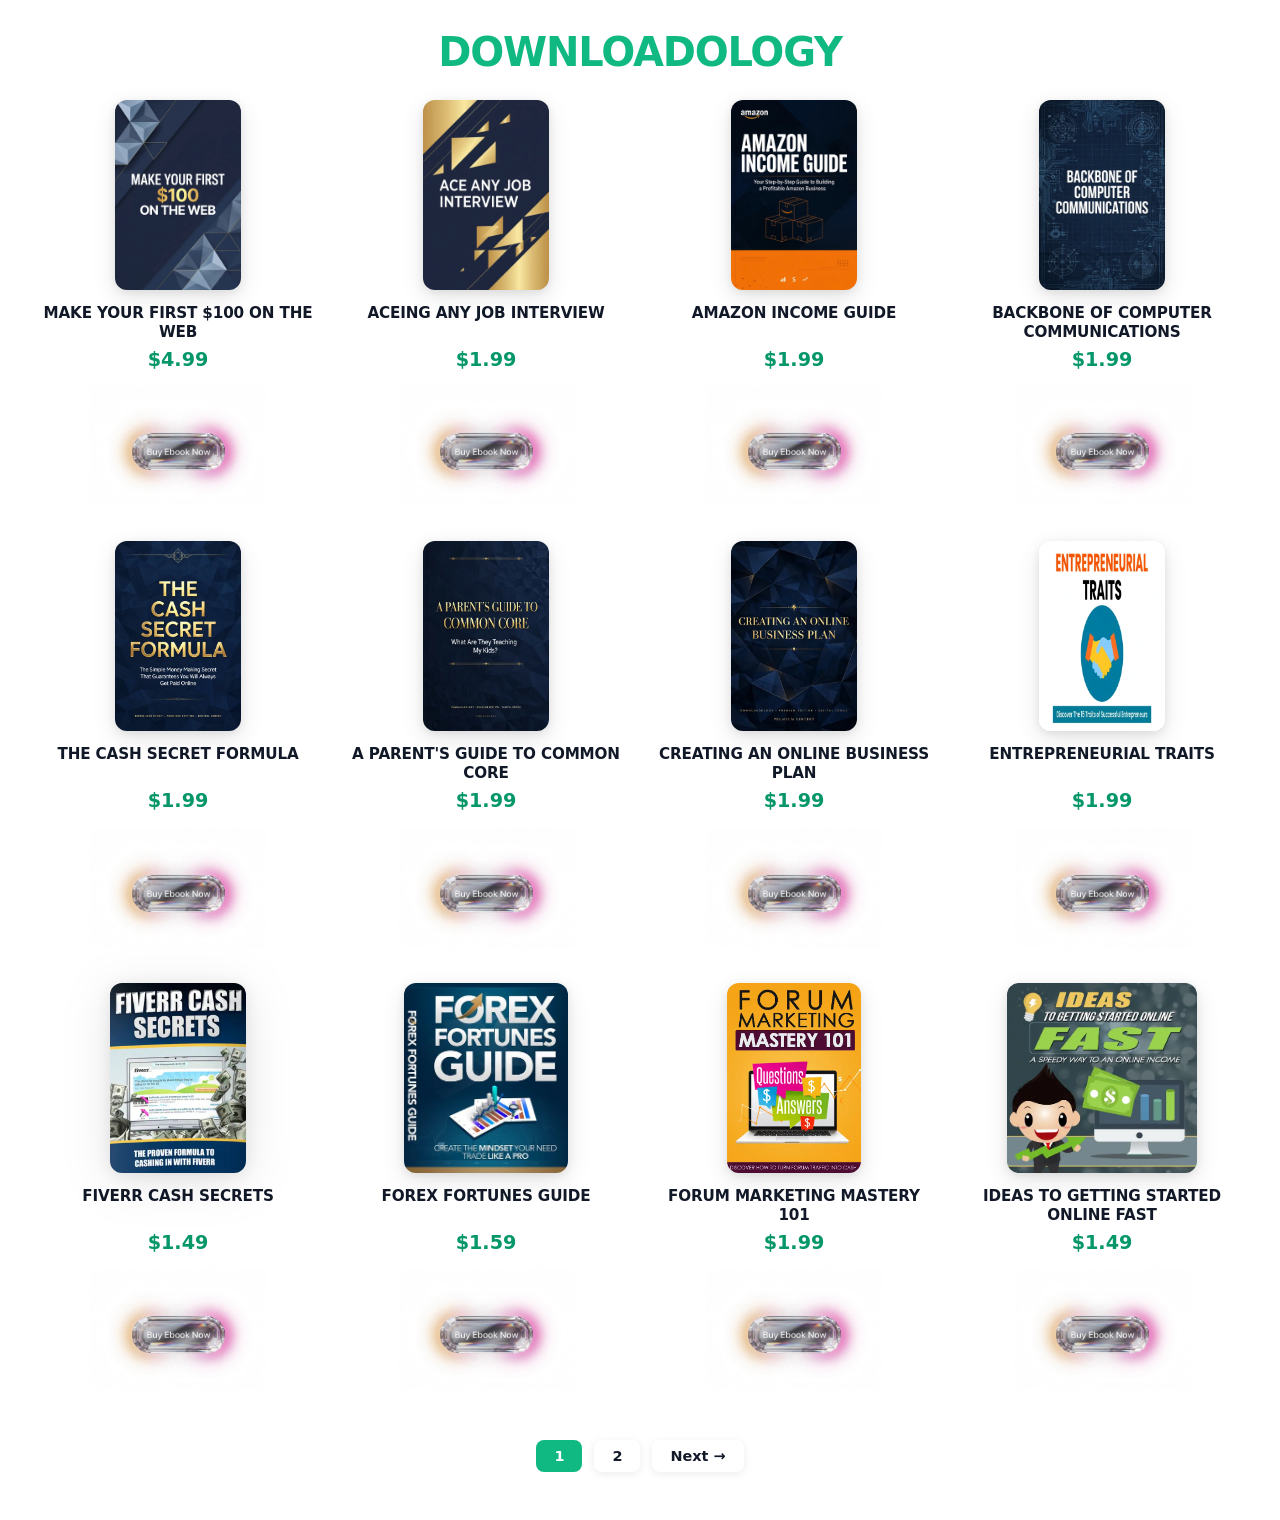
==== commit 6ef381b5: "Add files via upload" ====
--- a/index.html
+++ b/index.html
@@ -1,19 +1,19 @@
 <!DOCTYPE html>
-<html lang="in">
+<html lang="en">
 <head>
 <meta charset="UTF-8">
 <meta name="viewport" content="width=device-width, initial-scale=1">
 <title>DOWNLOADOLOGY - Ebook Store</title>
 <style>
 *{box-sizing:border-box}
-body{margin:0;background:#ffffff;font-family:Inter,ui-sans-serif,system-ui,-apple-system,Blessing UI,Robot,Helvetica,Arial}
+body{margin:0;background:#ffffff;font-family:Inter,ui-sans-serif,system-ui,-apple-system,Segoe UI,Roboto,Helvetica,Arial}
 </style>
 </head>
-<body style="background:#ffffff;min-height:100vh;width:100%;margin:0;padding:32px 20px 48px;display:flex;flex-direction:column;">
+<body style="background:#ffffff;min-height:100vh;width:100%;margin:0;padding:32px 20px 48px;">
 <header style="margin-bottom:28px">
 <h1 style="color:#10b981;font-size:2.5rem;font-weight:800;letter-spacing:-0.03em;text-align:center;margin:0;line-height:1;">DOWNLOADOLOGY</h1>
 </header>
-<main style="max-width:1200px;margin:0 auto;display:grid;grid-template-columns:repeat(auto-fit,minmax(260px,1fr));gap:32px;align-items:start;flex:1; width:100%;">
+<main style="max-width:1200px;margin:0 auto;display:grid;grid-template-columns:repeat(auto-fit,minmax(260px,1fr));gap:32px;align-items:start;">
 
 <div style="background:transparent;border:none;box-shadow:none;padding:0;display:flex;flex-direction:column;align-items:center;text-align:center;">
 <a href="https://payhip.com/b/4QgJm" target="_blank" rel="noopener noreferrer" style="display:block;text-decoration:none">
@@ -147,7 +147,7 @@
 
 <div style="background:transparent;border:none;box-shadow:none;padding:0;display:flex;flex-direction:column;align-items:center;text-align:center;">
 <a href="https://payhip.com/b/hObLT" target="_blank" rel="noopener noreferrer" style="display:block;text-decoration:none">
-<img src="[data-uri] wfqB8b9wfuj7h/kPeL/leJvX3mdedfu/6V9rX+w/Yj3U/1f/c+wd/Zv8h64/Rj+8 fqP/cv9tfds/5f7q+9z+0+oz/eP9z63/rAeiT/R//L6yP/y9pP+1f+H2a/3I9QD/ /8BN6K/2XqX84v7Hk7+Oe6RLyub/m34rzkf2//X8eeAXkj2QAB/0P/D+A9rMZAHEQ0Bf5t/q/Sl0/fopSEeMpw8JJrCPGU4eEk1hHjKcPBfMVQJ2uBylO9H5eA3p0drx gMQggR6Vm7tdi3Ycb1ezV2bTEZR7g4Lplm8OTpxlyjMTklhw3sxgZVvffRM1amf7M/VafKrOGg4ptNu/z8aXAjxJ39rOazKTBBCQSsfPnGYIh4WETKKt/NtUxi5WICQdrSMAmH0BrR3muKX9Pixkq/[base64]/sS8RIjGF2IwrtVrQpuQnDHKf2JgZWBP2DnLxUVyRXFVAOJFNlA+6Cpp07wP15QuEovXZtXwmfVzPDFFOHOgYoqs0MdmcEoXVXCnQDTRN4VBlCExK/++7A87Ao1iv6MMmyZ5GbroJFZygnk6r6qpxeuBmOG705mCbgOkZnZn1LaX//y0MKUg4jKYzpRRrJrX38S5RZ7nU26YORuv2Axl6etxXs+gZ0LWP/NhpMqUitM3TW18drm1VTNpEh3OFT7ZFnlPdZ/w8A/l5hgsoW8kqVvQIiseVD0eewKrPyWuED9WpUqgtjKAm+6qF3ATpYrk+NeggpvtuEKBh11WDgfvcroc9GBOpVqRwF4aBNTQMvD18sBQhVCy30z87Ek6zQU6I8ZEq4bfm0yt+1l32bNmzGcWKRWbR7S20/hi0k/4lost0f9IGWW/1EAKyH6m5R278sPIKWfl77DTIryS74SxFvwun7sQx3DRv1nGLuxcM7FFBmL0WEhnfqcrrP3jbMHUkAtztoWgaP1WakBJQOKag67BAvknCRq77EYOgB1Qn/pjgSM7utuoOs5JN6T5N0OC5yoncy/RrtbaHZTGOH+tp7/VM73DN+rR3EW3ey5pmRqHJsma6EOg3N8dXB+mFitneo+/xJvLHlP3Kf6mml6iRhPrVzgysWNZmavobF0flDyoo0pelg3wihfSSP1D7c5M6mnii+15HMV5B/zDg8uV7ov31ztmWmuOq58rH7vtFshvm99szwXT7eYJl/lygBKjdEE+MqxaoPpnzMXENxBgq9jxxQYIPbaU+YqeoskHDCpyhPdtof4Jy7GtpaGpVwOEruDCckpFoRPZ1ihmTIgWg2yzq5Hsk6TQacYERecOT8T/eGtUtkRBKuD6BneDcZo55iuHQauxiNtOXQI8own52y3uaaTUllAMRNTddBX+45Wr5BAIODHBuO6aGnFbh9FMSTlzHI0g0I0R7rZDHtMSDCjKE3X0UYKW0A2vgHvnMnDXn3iP1qBnpGHwlj60oalx033OHGEdBFpM/6wTOLP595Z33xeUbJxK9Lm2g44IzXPLdUj0+s3trn27M/M29f6Nzh5gBOqfEkFC8o7HWGgthqdpONa2V2fR5FQ74stp2IkU1xUrVnwaqSsSIvbuzmKl4uszP8+C6ncVqys9z41EduRxHrrsO+Qe13WKvlXCa4wO7OLa6E20i7XIu9AbKT/[base64]/x0ixHMpSBeoK9mW0ffg92KqRTrcsWbjaTxgo3NmafUDyg0VWaYg52wuR1GEZmMgRVbdaGdSZvCQlj0D0hy+KL/Qn1r9aYCC7SJtrjtCmTq1ZUeNhKMiYGMY3fEmDFEIBzZiYCdB6a+JQfyPqkB+B/bjWjeZDlZuC3RSk65d498EW+L2m/ViIZpM9vWURhnS7dZElpbNrRrz0tOK1DaFmnNguyiRvpoArseQC4SzXhP6ZcjWiE+xZk/x91/vPeab/NYelQv8kNVeG+zE5y/WniYh1NB3b6eDr2FRjKbHy5ss6TuaHQeLWYUCQa6Bk6siUSYEonBPCjWtciddbM2cR1OelLDL3o2lpq4Q4YeLrkvSD63VGsLKQTjQzrqPe4O+7f3QFxOUB5hkCRO3l0aOyVWZlXLhuwJaC9a2P7sP5q62PMhM/NXDlWYSYJ3ZydiZmBKMuYGKdAtQ4yrcRpDt2K6jCB3b3ywu2fKiLNLNGw1SQ62tfKC/1+QwyGEx7syLz3ME6jrEAQkJ1B3wAgsM6JBAEcdPdO1vZ4Vlm3ZovgMZXJZLd0gVT5c5cC4MPaae14i0AeCqTjyelgqNFYmb1gH185CR94/RD6XaOwzUtJVFsVyq2uM1DDB2WeDSrtLGQBFqkEEJO34vg3KE8fzp5afPwxDSxB19wYZ9EoOW35zGNbplCWh/fpJbV0/HBKbY9Ess2e80MZUpnLCU3Fhoh8DMHk49sqWKGsoZBT6TrNEEXnzWjN3aPSSLtROkvq8LjZ8Gop02a+YnxF6s17ZdNdVVqwR1VmWvndGw/j1kq5QrHLW/KJ2VaejfmIQ2teNlATOpR6ecLmkLe2SRrRVTxxdYksNQc7VNgbPgJvHsXl96k/MsLKdcaKpT/MR7OLnnrm/Ztv6wYB/7ahMghpw0MySRIbl8Q0T5Php5Day1coi1ULHJr+y5tjiJAiIw9slTRSCZYklWSc+n/gEX/eKw23EI68Dd8XHof59DUdqlM8WpHK2ArUNxqSdJRFBygId79ne4iURlL8O26eMs2LP1kxu0JV5bEJ2gkAOMkBKZZ8mx2W2n7nG5cXgz8pWqX7/bsgjYV1UbCEFDLchWM5RUFSGkGU2GnIEqNRzCFzJ/f+LbbLOzlkAyqo5RQylkj4jckNVqyq20gMcFjxW6yMvz1I7FgJQ51xBw0nwpk3qLNpYsaWDikyEr/UWVbP6RDi18rvw1p5ipOxTqstGUuUkYV/XBGpp6WN7+ocH/Wjy418Z1WnSqngZiXDiYkfx0tk1YBRA4ua+ysY1OXLl8mVY2ptEt645Wzc6vM4l23C/Blzw2QgGHxlb+hNXmAkwbmnR+myrK1aHItnmhqicAAKQD4dp3l5kBCnqr4zW3j2I972P9n2Wqyg8gGgexj7+L05Ru44KHvQDTFw0KANmRpTV/HG6ZZ2MHK+OH12uLt0T2IiGsj4X5Q3YZ4Oowy4fOz1z9G/ETcW1PQecDhHtV8k2Fql4RIRLRYIY8EoKc7mCsqg8Gc0iHfWkbvIf3bpLMVX346PGw2o37mNIKl6/Dl5hl06wEHOQvzdAdbKJFsDilyAnnCpJM7/Ry8manhytxI8olY7lBUgts9LfOIdcbYSENSncwh37ism8dnnNAo7vMRkV2UZrM8C9W4BkPYt7j7Em5gmT6PFnv9XkeZG+EIATp1ccadh1RmDixVXiccvGV5qO2z4YNdzJzktmku4FrTUl4SUkYyzdEGIPZIy9nJ1i8H5NlkTl/+QkWxooT/o0l4BaWGhOGRdPw9xbd+Ay7889orGz28t6lBq+AlQUZfjWuY7U1OLrGG1P5QxZEJpI5HfLKE+M9+gYXT/o/nqHzgXF8yPcepoRuiypixnr5ll5jIL1hLQHhJNYaNakbKGsyetePKWzq2IQNGsI8ZTjl4jp9Z/MNqgKy1EOTh+oaZDL1bkVfyJMj9bqcy8tpWVm2zIsn5F+RZPPt+pPZWElFrrzHzGPa+/hPtOco6NMyS7slBdIqjrlJLOVdlywjcdk31yPXz4bCVgmsQzSq3c3+gfRiTQKboEXpFIVXaV+8f4PgBc5BHDxqI+2ZO1oEzK54kbbIwLZOEjr0/FvpugrRDy8cYRRzRGcXl82drUfO2iMhGWG6jrncH5dFSeV/IsHbSEhopSL0HJBmX+7o4yt1GLeC2TPIDP7RkWXR5jqPn53MphVPIezLH6QDvRWwMU/R/8Ts7J9FnsD35XBN3+jy7qYZARsiMAdMpCnqqSAo4QBOKn5nqhN4a6ws1uOKR8Z9a6tlNF1q1OrMTh2iVev0Ii35gZdzn9xgfEK6yweqRnbTSx7wNqykaSI3PesmUWTV2704GfMbFww0BM+7dDWvoAwhUrJ1NzAmnlORIOsGpHQL/yAAP7n6H/k+/tr+GeKD2R1FzoDlRcu0Ens45Mw91OgkD4iWSt1kuMSy8+7nUx1yTDKJykzFKWO0TZFRVUw6QDM35nfCDWsjFY8+8ZhEkhqi6aaAwrligH+dZN6wGY0CEG9tyX7cG9MpiMbqZgA7SOPkOPwfEibc7xHh0W69S+QkYbuwxE7ndZRzM8lmYdSaLH0R3nO3/PJVovdndmqWOrNU7W/e6ezbY5VvRXmhFtI1D2lgWnKXT5vTuPx21GRw0cddz9+ULF3DTECcfYEaHEG22zh8rGkhxYMw7D2VeDsv15FiNcWLXN7iJ/lwX59ZA9o9o70d8iNGlS7Pt5JT/J5Zcmgz0QY0mrQzeAkAS0vZF6maUA/1+wKlrSkOByZBOscBpsycRnMdwYmIj3rqvas4alB5xj/UFzS/qGlUOFZT45p2dpHciM/65u8X2v8I0ezzssn1iUTBr9gX8pRlCQ6HcnJgbHue5paWZO01YCu6mKME55VqncRNiBR49r5ZXFZgJIJT+zyTmkKjqCfp3wyeIVwiclTtVeoaNHKoyk1L/xuSOt7c8V+ZPIUsjMecYjvBicGUdI7cRM2eE4sVSrK1m7X+DMfTnsJ5GL0LwjXMv+Q9uJpzgUWPpkhi7PTJ5w6b8KDFTkSmxX4wBM+6fyybgkS9CgL9/n/7grwUUMHGFsvHcpQeQKOId5Gw1tDyQsOszpiVMZbCOziDfByAWBNh31RYy+dBudOfxWNl5Fa5y+EBvoQCBup7OXZ0djthWnKLwsgsbcrdDr/xnFI/detQsMKRDbryUuSd+YK3VTRWTCqJ2bFlWX7Ami9FIOwtX7xu2nVT0Ae7X5Tiqc2H2YoM9J3bIsFjaq3yHw66oOX4INVrfzF+FCqEnE5yI04rsVGEcR4gnpSVLiGariJuTgw6ucV7UCp8VjNgtRauVhD2GhqdhYHYkicS6bqUj6Z3K1mFMCizc/Ub9HHMixIoTvnWM8DMHOcuyM6U3EZS4uCJLfNB83qPsvxK+wmP2mmkQym/7oKYe6PTRMBgEFhvK8X8ziLDOY8smHH46F1dEPHk4BzIeJt5sdayTm4Bw2V4E47C/dopNnlh+wHic+JDLAiVuvQpSL6FU4a4Ulh1vRhjabutnZNPahws4ptyx0k99tbAsF05z6H8hr4RXcWdeb92TYigNnKRYOZcT/Z6yp3In/bbTSaXuHrz5YbcZyUlUPNe95wOSexDFiwWuqA4WEgq8IrxYxmj/Dhea1vZ5B0OdDsruiJoDxBFiAMcNSK/on/re8AUNpLq/PoSxsndUm1ZVuMZPxvtc+1bJS3CxgmpN6JcV/LtRJYHWufgc43wSSpfQkANCOvkDgjPBG9asrzYk39MgsTVTop2+Rg2WIL3oXKSI9d5rjqxRC8uzmZGvpjNo5bVnLKmfvgAeJ29w5lRTQ5QECS3XXSvz3H8aiXwg1PNN4X1Lx/cuY0Ar3U85xvHiapcFxY/S28Gfu5jnbOl/bEAyAw0m/3d2pOz1vNXzEc7FR+WXyb2KtwUmoTonxSwY5pFUJ+w43TcI3oCixX5q9UlJS64hFOvdMR1c+PX/khzpWAuIDus2OE8qfwPw7OqS3QGMkyw/n2u1mw2J0wSbtMPL2m4UIgiQL6qwJ0fzsMSpa5EoFrvYDkHD8SMkiLI74dX/HdGq64aJlLAF7Z7h//WfH5YrH+zk9ETmFlpxxq51S5ZDDZFeJ+CUbixxfbmEJJkbl4bTo5Cmdj6iTMqj1lfBNqq6B956SuolBpx5fACakZlZSLACOaANpRiFOLZeujYqn4tUDFNqZTRqVXDe8cHN7oII9PkNpsMAaiXIPNVtx9oBzYbyJRUzQlo+iZMDGruf1YaM/Z6iv0FGzO+zhzAFWxIQvBndvJel/kit5zK06C2yQv1LX95KG6o1XIUTN18gNqg33uCXFgi+dfb4KkswjXobbRLYLYunhKqsBTQvuLZ0Dpa9bshq+pRsyrZm7YRYb53ZgcbwqaU0z0utAfMwaEnQPAiGDrfWWwoaTPiJo1L7ZD9tzs3Oi7EpgpMuzp7Mrk83HlFHi7/Moikrs2xcO+qeN50jIh6QweAm9swCiItbtkx+QxTRkc1Hb7PllIj0wd/yuYBc5nV8bp3NovrhSYrnpSW5O8fEmU8Al0s+UnRua8Z7yJJt3VSPN0+oCxh976tQxyZ/RM4eARONRFyxHriiaZmagKiqyG6jQJj/hxP1tOYLvq2A4MG9bXTf/8PDeZ/MV7sk2OT4nFEz5OQxuqMcLLo4929DPk4Q7AARcJLtv0P67wBFAxtLuRuXHhiJmbxdv7D5/JDeblrKL21nVQrrTGtzmjsu88ijUwCYjzhMB7yTA5rhLDLfC2ohfvbe+y9j5G6UYh27k746cXCnQka3xEg+HSKO393d7vtbDoMd8K0/D+aMIOKvY12ddG1neDc1GxSSiFRsri2cQmeTlbsPf/ml+3RQMs2WI6AQN7LAwR2tQHsOgUn1UKPH2ne+4j0UDh9DCuwQ+ZrHTV7UDSuyEcLmwd1qC/[base64]/UROOwGaI8zN/vG+8m/1tuyToigTHknF6RSHIQ1b2FOy9acwwUoWt+pMR/9h4+eNB6IaVlA9RD9QDXrXnm9isYU2nxa6EwA3RlNkOqivO0hbKPIDo3Iz70FCeDVBDkYZR3bNxE0P+S5yUTyoSTEE5SIJObKIPgid8hqZj0/sjvA44yFQHBqmjcv40U1hExDAWj8aI4r5xxtkJwQv8uFli6QulTR9tmHS/cI+Rex3PcLLqnzFjzPhUd+lp7/IdbuDaXFgN2b5dF2dHpnTEZuzK8VReI8Er8W+vOGGbLSh7oMSUwSo3ZuMRlUpKAFbeZ4Zr/t56JtFq7qkL+oYf2yXfz/[base64]/Wzn59Yd2h6HTeIw492CgNEy6+ihNuZdS0FwHMlCzigfsWnMWancLHWFdsoTtY/8P07NU2NDH+qDJddretFqP46ETSlhlbrkX+OMvy8W9Or+s5v3RGRkN2CyRo/clEVj6kiPpN6NsixC/GnmT1VnpuB66G6hZtH9GErLwtv0GvGNSFHvIywS3damJ6ppHKuup2yXanZxsqv7sb3vvfL2XANnQ2f+jxV8fdRwQQICWnLmy5EDml47p4vJm9EuH3mgawuBl/clF+7eLgll1bQyaqVw+B73ephttxG86pJDsCjWZgXDgwIbExpe/qfB5Srv+7j2qTTmM3iz+nCQapHrPnqrO/XnUsbvV3hlUK9f1wgBJEFdi5xISuVug/qAjVIwzJIzAZXhpB1evUXWnbQZZbq3fL2OS+tnPxYGNFh9j+W0qpCdKXzF3na7ImuMvHRPXMYZkwFJIYzq4kplK/cxjVCF3TD1AdrtCsabtaz1n+a+vq78sSHKftnKSV2LNVd+q+Gi8f6AVAUknwN58Jdvwa2QT8xZncPE+MQ7SvKbmzON+ncNH35RJUQFgRGRA/5cjsscZHnqJAbPouhFSIyKWNQPTaHB0SdTygbH8RHfjT7+PANBrHKi96M2/240ic2oUbFJbbvTqv4Qz4a0QOCbiv63MMlroownTHjXRE69NTuPJD7ZJfB/IetgTlbcju1qyOFJJC0xI+c2u0CaLHK00IIPmyOC+6HxxBsK2T3lEGjLU37w0T8i6co793IwMIRyqTojlW6jRxs7Kyi4/Zj3cYQ1LFF3bk7j58GmRfF9xIoZpWruhDg57VlCA/ocsvjHmv+Bgqa8aZjNUQp1Og+0vJXfvZfzmdNuNFpgfi5iJcRGOkOhHaK99/AIgSBPqZYau97ryz0fLvGJIoA76b/SbEP745IMGPc7V54CFJo/5qRw2XqcI/W9A0Q59URosWljZRIdJOUoLay5SErU/xtP68S4m32wwHk40OwHTvBW0+HiVoS8jnkVJJr3/FZ4Qz9BQudnpQR34w+fdY6e8laCRQETslH2heFU7TVc2wM0/JNGgEXrq99QLl0+9r+h+9SCCaneEF/mXkn0Z1B43trJCQUEhG2KV1tMihZjiCX1ZfAapo8C21l4y5jMBhIWzhg5MB12a/N3/+Fv/ktGqNlIKTXMpboD1g+T8cGUEi/bs6r5F9At990pDMLciW+riUocZSsxovzXV26FEeFNKAHOsNplENkwgd3HmdHDWdSw6nVHZujGp9roRmgunKLZkx3N44892yeS6rFy5sORIjXCCFPlW0nCgtooRicC2uXNYrGQTfT1Epl30RatZJCn8d6Bn8DzBogXJ/WQJh+0Vu/ooLY9fMzy4cvTLQFCmIn4nL5YGJfUSG+uyOSi5ojM4lttOaKJYJ8X8EHPNF7ghbTxYUiegU5z+NMKBUS240OTG0lwQwLtUIKhvuA4QKOKdFbuyR9YknqHgn8lt7QVb+bZHcT5PWxA1WyMAe0x+DRkk10ch5Ubmg8XRsL3nbX/qdS35aExH3Cz1shvZi97cyyqUwcErfh9OZwvpeVXhQ6bhs0EXQ+R2W/exz0jKUqt5FXKMaTPMVTseLvrqez5hv/Waz73ZDoFPRY2FUph3L5robOW+tIfmWVA1rD4mJDfbDvkWS7uwcP+ppYQ4uQlT3/s5toU1Ifk1q/1Xm1ah3wW2XDgvCr2JNROwrpH7P7hlYmVhNP6oKLWYQUmpuI8K9YwxPE0W4gLp70SntCBFRiCQ+Y7HW/ZMQX/C1Fi5HztmieyYAjMmlIiQOcxZMPAmWqVNKKvf0IupF8S1pgL1AEDusvE8bhoRR1ZeEC43Q0twFCwBV3JwscIOcpzkTk7VnyGBq1qdxgzu58qT5AvC+0+k5/5NSpiTUfsrTgArmaaDJdpKd0YcTAc9MZkolVZwJkAFdb6iMNllsZxKKtTKsYqK9ZgDZeyzwNdXI463v9Tgvf6yDpXBcvFX65+6vLu2EfUUqDIj3n4k7LiIwfP02nRcVXMCMZIwwNrx/vmeugCP63xnIfyY/zXVndZd9w/2hj11LSgvCpqcRKaBEjU/BUr0DmgpGWds14Tted+12Px5mlZSY81n6GNOr9nSKPsaFaV9kkRVifGDmSEOwhHlUN5NlwQO56CtYxqnysgGfvzuDu/yePWmnSkVdNwpgitDtz9SbMIpiuxPKgiRh/cjPeu1NcSxcnr/p5AB0LX+aH9TYb7iGlvr7MUdK6A1cW73qi/IR7JLuB9wC6aSA4P2WBCXEgFadkAQhx0yaZqgnTiUaJL3+Iuo+EwO5O97WgNdQhxMxa8At5cStxFZilVHe97tHby6Xf0dCncJTEil4whuiT9MSaBcfoBoZM/nB9BFK1pUvj1dYpHuziY/rDVJXKwwLibHW6WcZgu0C6lp+gciBW+LQ3buF2FmBZLQ+j29PcYLB8VV1fuPJHCMVDr2GDW1V6+5+4Guna9Wbwy11iCvQEPxSTNtrjXWD1JGw4yoQ7v2B0wc+13i3hXUBYmh2GES2NNmfmACw5GeyW+CytIpNQA3FT4VWxuvcagnZxiCratJjOsirIyUZw/fN6bee1vHcCTmRbQAZOxFcYmT+9STKj9eHKl0RyI8wC+bFGeDMiXgkfRlAKmF4qZ3fAcco+sLKjD3ypYb8nZ/wfYVnJUJMd5vXsWlJ1yT+GaPIVtFUixivjYXxIofgm673/+DjYb7w3fcYuYrb6i7LGBPDgsJTfeOiMEcV/sjj932L2uaoWvxXXcvboh5N0Zwkh0mEaOphSHyN2kYVKN+XtVqSiL81Gm/QIsrAWoa1N5VaV/7vA7/wShTHee+H08I17i8ayhAPRxSn8euKYlawJLA1vRNzGUCKcLtiFF8eeTRSb69e8zF18KxYb6qqwztv8WocfQJk8tEzf+9JKO42lKEHteLR5/nTMSdp9hujKcECZhgeF69w3jAK7OIIxXZBm6zuOQhqA8Q32q+b4T9BojRcux5RPrktRcz43h2ZTipvQcMl6CT5lLzv1vzbosPFYMDhkRxf1yuNEmkn+/lQx1oOAxi/KCi4VtLvGbec6THwhcrrw9cGXVB97EeEQwJDNzzhQvqWaZ2vgHPriXVmgY9ktnWQv5q8sP99vLBWM/W8XuvZwK7IG++khI34hqA9MjRwYTaE9fD0u7hwqN6Jf4Ip1CnVbYsQHe17nGZYzQIcT8qqUZ/nW20KKZOj0lBLj052IclrKaJPrN52RPy/hDShnVTy08ga5ngRL7dGHbPK9ltfx/y42qb2PjYr1uuZdnT0sQKALtkbs0J5nRtomoW6MhsaXtKmB0FRY33r5+EIVS0LtwceApmHGW1azNC/sY74awK7k4qSW1QeWjTq3eFipJ9yoRUbeArb2tR4Xhm5wip/VWiibgc8UReaomJoIF+lvM89bhUzrMTti7sWpb+Ron62Xct8bWafGR9iuluI7/ftG80Nvx/xBl3/bBwNf8SU9TUWgWjCZUHeCPfyvyOAMVZ/kk/CKbgq28EBL5JWqJKIskc6lfAlS1X8F+HBr7GXdKDhk12b+93fC+7T17BtNjgc5j88IrAfVO62wqxHNfAeq1BZ4ALCQ0XSJ1pfD++TRkon3UDZE3Vj4PCs4E9cxmy6njwzbpVQjmX/Jqi0l0RGWPIsWWtwJ+OkGqEo+aj36JCyXsMDaSE6vXe41Re90RKMOijoukiBJJIymHGRkT+xc5OA7NYa0hKCVek1RWgulpAOoNwZ7IfTOoQguT6Qab0yEZfhXaTkPQfzhGYph2PfKv6hAd8qUdedibP7yilD3ZY7zG/mCOZf8c2smt8nZuPeS9mUWqkN5oTCxYjDCDQCybDjEnhKsUUZDl/FueNsZwoeYQg1YqKDPd/wU4+U6VXVtiU2NqE+6dSo7PpnXuGPrOsy9XSQFVctbxjjV9zgoI8WFApuGargqR41JrxIvyQiayK7BieddEyCAoJyWLIUjj8NmkHjpl76fn4U2h658sGJmZrmffrFElI8O2YmHgddX8h0f1xI5CG2YxvxV2+P1egHpJ3SFn2Hov/N0l/oPh9rTpefPWwp5LKGi2e2IL+gz3A+pB65Oc2/kEXbqtYDF3bR/uowdEChWnGHNvkMsSjVC+L4lKWkHaG+o03OR3bJF7W7VH+huPrsVZMnm6odT813Svh3BpQpjXogKLr+sgDrYBdkQn0S1VEkqK8Kqd7VVaIhvbV/BlKuiYgln9mEYBzQEj4tSF7qI7wJlgWjolFlFx1sRgWO63IECw2EIZhgspGLFS5qaJT59khM5WMJKe7xAn7etgg0J2WdvpalQtJp3bnsr3e1BW5NPfP5lmW5a3VCU0mN3HQ+X5jpA1xjGxd9hQ/xrW6s8idWfZG2LlDqjoyD0vWP7z3Hrs7jQFiIeg5cvwYpmthzfgePGqaZp/rXQ4x7qsxhu9hybTcZZDydbL58sU294dNb4++eX2oxtDu3QcIVpf8xn14wA9RsgRpI5AuCRCLcq832m+VPxciKjU/ZZn9VmiEHqNIgRVCmPn4vMjdmB3mUU2oLRd+/6lU77Hg1GbRX+2Hku8AFEsLFYSgtYJNW+3XYFsfxHMMTDrqQOj/tDPSrQJTypwLP1Dz3GDI9MfUjsviaWjk/bMCEHXzsDcXgo/BMq8DvvMAsdjiB4YCB5v4JtSLKVNM0XMpd+PMiZ/hHRNLu3yVaV2lnME8Z/f32wHPmX8lEqGrRthFIht97pijhUr/uXHmCccvQ6QjEiOTPQO3WOuxflLIN/qKK7lX9OGtse6WphlB0qZ7arU/Ax5VlUC46oNVeslE3egxmCTNuVrSHN4NPw/v02TxOnwMclcjii9pXqmevdmDAOVZbAGFLovzB03w41ymtrEyB5wOlCp8z+01zgmBfFaRhBt3+Huo65AsGxzz5O9UoHi/jOqF4FFVYFMFz2O77Uw/Q/Fr53oZ3sjiGqdV5ink/KPNlkzXSl8In6/Lc846JqlkVuFX+dYDYqb4gS506QH3HURf7tXPQhQWYT5tlN2XnDis1z8bbJXq92gu33jagV4x7h7+YkdkAnZ92bep3lITRCcTywty2/qd5VbdoOhSQyUj4ntCqp+nbS1/wrkvvW0K5erLGAy8cQhSShJSPcfyyBeDlL3gsK1JaHjbFaZcPMCSTskiOFUN5VtPFybn9LRORkiK+0dTDSvLnpI4LJ/626yNzr4rX6aLUSqj0uzd9AQWbnDTXCl1nZo456i3HzA5YTO6FItGTLTmuL+5l4lqzn/[base64]/p+ufROMZ6TsqJGa6OUgwgIUThwcD72e0/tGfeQfzrNSYmVa6plV5gTcM+jYCwt4pHlEqP4eNruaK54RGfmPTav95NjgPCDktKEhbACNj8su3lkbkk691RrlQxdfwfBxLHDS1utyfvJmFgJStV/MljtE0LgCsDP+FNnQfjAgAW/p+sYAVAABIkDGd6pU1z4UWskaq6x2Nxr6VwQ0QDHhEk8/9BEF9xX19WXOU7Xx7TO2eKDNS3G0yw4nlnbdB+YrMUpve71dC7FJQXHfBmeVEmUGMul03QQTzQfHuPDGR0gZaoSQ4hrNM7unxv3TsinBIJ7QgzcHSkNok4Kwv4WkrXqZE68KitA/chC8LsjY0GdXjF3cfWfR/UyAeUVBs6HsxuNopwe54LjQaPMPZjC4JcpubLevr9zr0UIpkdtRwdxSDqU+j83KoZ5FW/9kkHUEIzW7+ghg6n/wfLpLhzJ40Rzay8s1L5ezvsYw4xibYmInR+mBAU1rOc577N+cLYwUSmhiZp/+hoiq+P5yICKRZ5LYHrPgCEE5CvUuMwpkITuvlOxiJFreJBHcRei5bsoCoN0X0LlzGhFkULoBR9K2twZF3NHCP/PGPTLJQJh45UvFJmihyFryRiepCE0BuqnozMswSKnbx29aHAkYwLw70RLeJQrlNzSAxPbf+0zZ5KrErXhir3Tcg+0SFU54OHtOPrOA/K3D7/vW7B+LA6F/6F3QK7yR7lR7Jc/D9j+VuHS8NnZLy80P3meLwmYjWs3ZQTn/IGDG4TDGYO7T7KyWrHuwjyYwTLjTE3NTeVfSVsp1Ek8LEPsF8FEpdkZoiz3jW9I8osXTWk4XXZQoRKA/Iqwwq78tfDlug8GZlvFF17MTWkEOXpuG/KBNC8j5T3Qx8yAK0WZWEoy6D6oXR/VUfjyPZl94bb/PWl8nqy9mBF85zIEqVA0SbxU2G2ljpGOU2mGPrzKZhCSgj39aCz9533+h/ggqU4a+SXU7bRk8sje5QQRzNpiO91dxZAgtSBaTVaSgPTrlDYN3ECEok1tQPawQvk7moHvnHe2sq9oGhgm7PU8mg3u+9zTTYByfSYjNDQrAkhRbzPpGJfWNn56vXqzCV8E3dmuoHc+Kw0WD3iePZd7/9h3TMtNdvbhqEBjDjjAZDiwZOUnm6dBnefWpg6mJ7NOsBxGHv9whnviwGhMTWql98XHNvC62uKadx5G5/1089zdp+nsQXYgvLFhsMrwtaore2710xswhiRvaJlPbU28ao4J9VJQhg/YqdPC0FlW4JmA54MYl8+PltbVgHSVEDzPLM9VppLE5GMO5cUDgPsu67RxqQ/3ykS3m8DD8DIbuqx0l32YrYCyUjLcfGEw9FyYtF8SYuczwhDrwu5sDTabgm/NzO75i+UmSGvnuT+NcKg8moczMyCi0+bV0s/sRH/nFyRvhDQ3d+Boc1z7uzEWa92fVQC2MKAWFlZAmZHiYH9G8yQz1H4F4sK7CMNI9IJi71t7mYBBUsamSmU86xMwpy5k1CnatQiXPLikQXPfYnTuOi7Nq3lbfhVTNsnuMt5L0tjTa+tjt97BeG2yigb7UNhbrld0sybSVbnAObxrbBUFxvTNTVDhJ/wCGE6WWfWpphOtAWkMc2Ey2E4qLImywGZU3dPs8D0uOEYw6TYlOPSzxNa/J5MU5Gdu3Ccq2MAaj3m5BC7xB9XYtTCsRj6MdTbXG/UjarGWOTEoHPBqcqDHaEldRkBkbm2vI4/mqnAN5CEZTqyRpvzYaRb3vBg03Eimv9OPPdBrq8TDCRiRGVdFOkyjppOEYCKtcC96qvtFnnQNyxe6trdu4Xv0lEifYNEc5A35lfM697mbNuIGwVck4HRqiKgt3E7/Ud/dcEC2tczVEYsPnDuiUjWL/2B22T7EYdlp2LWyj0eWkh1S5BHB5z0Q+QRelvs7z1elVcrtCQilqaSr7geFT9GanB7dtvMCdNv1nzL1K6NnCaSyY8pbBfkfGjSE/n07bZo557ODW48IFBTZdKlSPLdgnxGJrR4ltoyIMlpN8pXUdWwU8L+B113G2pAJvMXE2j2hkRqrJWe8M2VsE7/R4mvTT0/7+vbJLpvzUWxON9iWWe6m1UwVfZCo0m9LQH4ZJMSX/oEXJZyr/B9LU2Pl8i/sW2B6Z5Z0gQ261fOqoW1Ax4h+6iIADefbtD26jGqeZTQyw3t5w5CslTvKW/Sp0JCPG529wpisFSAx4PpWBJ0cVjZEb0ASqj7KOYr9D0z1RAVS01RAV+LW3tl6jegXsXMYF04WUNNZAxlGJD1P+gq+qRz0beQi3tl6iM7btX+uihH2hiSgq6QqScqUpcjd7fWcsbAtFSwC9WzXa/zS8ueg6TSldp3PvImEg5SDqIicEuDhBV1oB8uPrL6xu/OSX9+eJKSTqJF9EPBTU0v6gR+2YocrFvVkGnm5fHGymFw0I89/OT00ASUNQaqWO7p8TJaIWuPXcezh8X6UL7LYSw1owNwMtIQ2fp4cGkB+8EfeHiq9QBH4dzYIpsFvGon7/6GNe60vt9+l8ARIsxMc5rEOmRVhC+2td+KfwNZG2Kg17IE18KUUYEdZNtrWqEpw0F8ferkFLLvmAJtGEzTRa9nVQEnYiCWi4BQKLxJrFVgN2RQPo2cmTPkd+PVX8LY9Q19zyG/zChiU7SNZ+XdTbKiRfFXxHbHHWNO5rlDTxZJ8/dIuGtxSk2GY9sB4W00wmj1RpH/w+DutWYdTxqvsR7va9gyKBUqvQ39KceroWWjLd3iqWEM6tD5WSp2MXxrvk6CUt7YUKVGAuGH3Pa2SwF6zj2b6GzA8MnTC9WblCMiNV/Zc7xW5u8EHv/NiGyN2x0bpHhMJv4VpT8Esc5J/zvD82Zi51p6TXj9NvQtuAXOUePxWmEqI562oZvn+tmsxoGAhCiR6usYzvm5kBD3BH5/b9DTpmnJTOwTA8VPu/wiqrIXOil2GXnI9cT2xqdMZStbdVnU1C7tNKhHUxtsa5Z9g7uhLNgAwKNKYvdfG/IiRIDwxaUWl74E/zroUNAlg6kI7iRnl+UtqCyCD19u97LSDt1/7wzt1SLz/j/adJqBF8KQhRVsah7UtqmMaEDdUemoZ/qt415UP69EEeM6vd8xU1dCQI8HlhMAhJC8JKurFRiAVRVOubQfeF6lB5VBSj3zax3JgcayuB9FH/6SMR+zZpEysyxMNKYgQgyHMjFK6oXUGKL+Di3Fnpm0ZtZ2JHGYWAfCqEef5JehNb9ujT/eT6JS7KbTpc0wxENodig2FfVdzzXc7yzle6xQABrUoCYyZ495HYGkefbrZq+5wN4/gGQmT0LEuRh2lR5rbiZjJzRwXgqIEWNpzdGCUA6iFgnpxvtrL4v4ksP/bQkXBQBolUd6QIXLZs+TlsRp5uhGtRMSSWHR86IIbjHzhGbv+9Q/DVzE/oJFiJvYEXcgP6o5EW7chS+L3fRw8FNy5OHBBcN0kTDUB4tZ3SFQM/zXBId6m5CaYKy3HGWzMOfXTUVnWl1sAjGwf3zShYgcay3B4Vmy3Dvn9/sUj6nHTsArj6X7qlPJjBriPq9mrRq2ecDuGiRvSXZ+g79g35BSDps+KAZjkEzAGM0DiM96nER4wq7tYgq/KIaukJ/OvNrgYSlMzmOJgGsIIg/iHpn8e+pdEOCCXKnZpinD6V37n6xRfdnrUa5/EI0y8ipOviwJcE65AkKdvJL8CFBdsfCa1xE64rGyyCgrkAE3LVSqrG2hadE32RB6OMVt7qwlzR3GhR6NttP0uNaqZ5kGG8gr4narm4z0fd+y2slUPpB3zssFB13qBTdPWZRPJztqOMvqJ7OvqyfZiEViVkPKOUy97IbVbDGx3EGJ0L+a31Loip12gPSFX/KnHwvcYY+SWhxLjYe75/ptCYqu3l++2m7fJggIMwJKtGWBa1qC11Yfc326XIayQ5eMAFRrP+eACGQ+RMdNVo+N9WDwbvju0CWJ3JNm67UaY0py8SWrQto6dMv4U1XxxLhIACZOs0XkhuImWp6s0y65KAQ2ecGWXZx8dyEg7ca/DnFScLZIYKBlcjRp8fWZkxpYkQkh9J2u2fK4jmkk6Q5BnatqZt5OccaunARpjD0bCW4x3lpEFBGqfW0dzvlsVaUQQJlmN5Bzv7egI1ICMzHhfoSFRuPunrGLCFE/lqDtOLoIrJ86oDV8DsSqlaIfu0NeYoEja6xw4fFRyucfXcdZfkkZZewtBzhM+17/OJE8+kWfL45+j6nNFETV5yFukT7W42QMrybIXqZZitIY2NsS6KNckgdRdGJyceACgmR96kG7S6TcHdb1aEBK7XsHGzPC9IcNUtNuBDFZeJwP3lRHWAtbCrut0tt3sb53zulAvaoSiXdaSnw3fZPvnvBjoaiVWqVgaADwhpvgZd9jPKfWRZnxLDXF45VQon4lL8xdQ+o/kdYcu0RcKyTZTLnIFXt3emNqipQswO42TszvYuwFVyq+SMj4CP+p6kn4jwG2sb2/ZG01bv6CZng/mto7STErh8SU+anDcvxvHeBeho8VgEZDcfIeSH/ll4efYP2amxT425DYAzpp0y+i8fsyPe7rzIJCtGfNAZ2Pp/hKQvEmdeKngg7PZuLF+/mb6WqU5n5FtmoueonKkF3nCebpMRTPbejlQhtFDntQ0G0xqAqgUyAtfRUz15cQ/AQELPZwLQImoa1lPFNJDHfLpEY8fOWed8fiTJzR2Ks5S8QptspGm1gYsIY9aUexAkwEJ1XaZqa31p2hRsehniKu+pmK7cwaBSJZWBPpwnh0/r50uuus+PP2ockx352C5oUAatEWGfgoJ6XFddm+XAIK7Xei2TGjicc17deVAwenFOc0tndj+/CWPkYXO+JWFXTheBG0YnCAeTy9ZunGunWQPNN7J1zMSvFFvDO/un4cqWhxvSlvd83JowkMAUJFsXnVVnxdghfDqwV5iYCDdO8cE16VSnQ8mvKLK8o/NLIfNWuo11aXMpFBA1uHSjEEuOAB8oF0jYBqAUx3dibptZFlwg+tOdW/b2gBtNBaewZxzUbKyD0syFu7xVX1OhAxupnH/fjB9xqSRkEEMi7rsOIKrKsxU6waXF8Oo8Rxx5Fce/UN/GlGx94FR0AU3JEbRXcZTmtbxqW1+4K0KrplHBIQjhb5/Mq4+MKZDfFEUMr4ERcNVy6tQkKe8K8q9dKcJiWxRN7tkArGiDKJr7i7PCHu+N2j2q3wQlb9l374D3/yA39LOrv655CbEE1zBldtjVvKtpvDseMFxhuBe32OMSb+Ha+nN8Wezyb2tMyagikkXfOHeUdymDw7gOPb2lOLRYna/kosex6RSh+fRuuQa7Z8enceKYamajiDlPlV+v+/S6VgV7yfz+LgwNsthNnZ6CD28RVHVShVuAZI77OOS68c+Nk23e4H2sZcW672cW/5S9lP4aNolLXsYaWiPxGHsr5UZGLJfbAQvUV3g3xtIoVu6Zl/aQMzgeg420g2NyPa1f+y7KGlUGmkQ1DBQT8wwx8mVpH4O8OedZO3hWwMIgSLSDgUoAxxTNaQBsX3o3k3CaLoGtaA/1NTbcFDVQIWyrRiIP+xiKUBxOi9OFVr8GnSpMiJy/E3oF3Mj/[base64]/dgx0FR27seoLgdfXXYzHO25ZA7d3j9kLEd9ptKWEVi+HC3NsCPkUSI7vYHo1k4yy0Q/NuK5Bu0Woe86eSfId2xfini2oPVeOJLAKD+sd0ud9Y/zTMjZ4AlAkOk5u8kx7YttcYutzYpg7nbUnIX40a0kSg/e8oCFrR5jlPXrV4cvz6ZCupQJHX14nXMbqTfn4xJV/UwUtnuYWVXQP/5ECcMsjFs1bSVCFw68OX1du0ocAecw2FjgITgHF67wzr6dzaz5wlbHvUhOjmfpET8HXnysgpDqzOForR5YyT4MtQU84fQaScP4lYL3wlVP4eNgXypHYxNizGSJ7ZJjKwMxESMCLvtTzuY8kzEgpPDWOpwU/xA3OTfMPC5EFbuOKZWXWYeCB4w01ysm9QxOWFlbfgwSv2Kd3gBaren0KP+ypDiXlWEYrEZiTJ6ydDwcclXwH+axIbAQLru2Uj7mwTfcAJWQLCssWdob2e7OSPDMxJaunc0BQCEKVuhHlSidai1qt7b3BV4Lqgpu9tTpQh06r5J/nLku4g4pUsisnJ+I5H7ncPf3YVwxuqh/Fjhp+V/yoF5FyN5OiIb7CIU8RoL5SNvkVM1T6A+fmHZYBmzid6jHvCOXXJAnGcQ6PKEKMEMaCB8iArceFokjIz8TefZyzCOfTiyV3cHaepTWWHQ6ZPVEZtTIWxtSB+GvzHZ73bhA/SHYolFYCmEMmmXvsceMN8haGeDl+02OJzRA/ecKo+czyYCnNM7sAPmFNkZeSMbrzyYIDL4wp0sMiSCpD4suOD8Y2OerEGI2z0hQKF0AfJvb6tvQKThXlN80XwtdSFzDSKAD8ZEp1f/FQ9bK11dKa/B064pKGkriU50vzR8bWNBUl8WK4CDtqnzNAu3A0a1tIuhnQ+2n9tlUaX+zJkO5lQsCfrauqWG7BVtL2GqSdovfgXGb8SkiVHgR+wunSGR/XUlb8uCn7uKL51B69bOfHunGi4xL081aeZkdRge1QnfGS1k1yF0oxhiyQt2HWYMJoo/WmaPqB2eM0OSME/aSF4oZqxDM+n34XIai/pqjzM69qEbnqwsewpfiih/wYGXLyxWr6fQqUPAOdPanJUXR8ZexV4JIAq0yDQPXE7BEi5ESm7SQFrYMjWUcTZ6unbkyYXKXjFNlVSieBCxIe5qezjRgEc/goh/lNFfWwf0UZ/PFPjzfDW4EL9OYD+XoMIv8rvWTDQina8cBag9xhHpSlam4FbR0RgyPeNc1MzcuxlfbeaxtOw89pkKiHpzt0ahgWAsHZR59o8NC2100carFnW2rShZoDwtg6GQe+WhSUgOTpLe/fJz0qFMzycttxzpAgFubT+LB9rXsV9YWR1Uvs7QzZn/OtnutoBKcGlY2Y7namCEF7B+CsHluhMNDHa6YBOdThwEWbA3K/316KRBL9muLnaRNggpbawnNTcIgQBcq6vzGHjHd9hRa5oWnpbKUH8k0X/rFQpnu/3Fo/yzj9Fxh1knHOCuzVTcQaZ5GRMwjZ5iWJSM87RstOMlWjLw8pTuQa0T+dsA0MbtZh1Fwy9L3p+seakT36V9gvVJeMxDwY48Z5uj5EJ3C/FA52WY6UM40y0OD4i6DEwwLyMM7GkzxwVYudFBgn/M1aIpbn8Y2wqn4EjcGTOJkmEm44/vb0NWyAdpFmuW9+z7TP7PKSqFc2PZWfRh2GTL0CbQFM9su4n5OG9/fppXYSbjlCEILIv4IlP7BbuH8gnqaqMH5WS0RqXGYipETYDY2HIPmxI/lE6ofrlDNujcrW46wDymwW4+oTZNkoW/TN08RqgLnrDwuoI6hd8a4ccxzLntxvLsBkKNfHPGf376GaWhEKTYB0Zw/[base64]/LjQqWUVr6hsaBRNX/r+Ux/vpopn7UxGF6E8jVd7SO+EmQM2dB4DEzk4B6Z6jr0dZ+Crq/qHz9twcfw70XCG/d+jQDYTy5VGKUgJyYH8l2XVLqCcnHRyrTYhSso4aPHAM0cp0TEL0YEwOfRb0zIKHWvhPd5MlkGfZjsK078+rIdcAzR0N1pZmJGUOBs05YI9xGwI4ZqmIvY+mJ/WPcWKlYWpOwVwJGvDTSLxDgBBF2+ZTyjL98XcA3meqNQmiTw8nXAI0cxiEGV+tHb1NdtA1dHqA2D8s67vCLsUruMnJMfKafc6WxZdr/Q+iAjzW3vUr1CBQw8jo+D78GT7AMKtzfSzJWwcUs/[base64]/BnN6+xYrpSvITGjXv3FG1wVU2/Jt4CG37AE5ydu11ylmrEfu4uFOiQNqPig4ra9ySzzYvgvNPfB7sM2YWkADjFccBezbOpNfWEdMFc7i2GE2Rmjx2G4zCtX6/lNhAayyAGDeluP3R9VjWbspy1oHFcPHgN2PbBnyfRPiSh77ao3QzxqlMCL54guMsqdNuG7kK24MLf9bgbDTBJ/V6X0llYIJtAsqAWTFMzMQdr2bY9iNTDay9ElzT1KJ8xSRsk+A2FbVLOnPb7O9kjfFYALnf6MLL6bnBpsSye5Tgi+7YYmWzNhsZZYAAAoXB4JjEFCTPgIEMJHBEoAAAK+py80abDA/ACM7VwbhI0/wACaIAAArQLaclB/Vf3Rbunx1BJKN0RmJXtXV1r9PBa2yBT+IlKHrFxaRY2GSg4zhugIlCw1uKm27ym+r2TzrrMafGxptFucIvOl/tcEubi3/npAayOQ/xxLW5OWtu6TmowWr/RtQWWN8U0KKR0Z1vGuoGeddZxnVrMpKjowE02pZp9+zYaaPKFhu/b5sJT6vC3kD5TTIytxckCFjB9tj71+VHDnDaqjQVRQ1RxA3Zz5Q4Wgngpqy42UudhMtKDTYYVqlQgJGk9rYJDu1u2D87Co/TKPuRjLrpHL41fNyd3I02skcR3NdLILBKMHnKSH49cF/T5D1SVCQs9LAL9ixCo37kvEgl1v+t9d+81GQ94BiDFrY2tFCqucs0q6+jWJC7odHJm3SRyZyFGgxc4xScDqnErAcGzFvYgf4PhM0/tf2qDTfcybkNGdkYB+g2VlDnZ6hCbWXAPOS2ymqM9KtO+DlM/78lDyVBIBRN5P9zC5wBSa4hyD5RUCqgZf4v0xnxoApp0III8Hqa/nxhrsRvRsMV2mcsPUl57ceS1Fck9Ymz12qDB6FPfA/m2sD+GeQcam63UQKEmNakVQRAZck9RbJ/XSHLKM1MN+ETcaUTtqkt+VTx9NdtgdKDhci+SudGJ7IVSIJPvpKlw/lYNiseB6lHppVM40qn53YdQBhJ4fQd8B3N9MoPDBdQmN/bxOCqnRlhjzWYhQvQIBtpzSN+oco/lKTiT8+TyUIGS64ZhExvarZMTko7GxzFDeF5o2O6bu+vKTPlzKz2xMylgs8voCzo0Yy2EjkOCCiMNOtFSo4W7kbkTnAcCeTP9wKma+g9PVUD7risr3zjAM/P0OE3IlZWPRKQ/AWonGkPOxlPYccU+ROrM1+InKHBgsnHBUOdPhq/ShJaEko8H4X20t7cqnPGJHOdCB5ZMVaMC+GVuhfA6/riDyAF4FD/2Pb7u0Rpgr/wJb9iLKtNYinqHfvbKzv7KK1rvcEGJof9b6CAVKQt3rbcJhrUbjTz9pWRx8UWPt41VWW7Fzs36wMn7Xal9kC4QuxvE2bG5/o01fCmWu3pA0uTzdXBZpDXMeqVMPIJRRYnIJEse+zphQjeIZ3Df9JvzyJPWd3pbRIetiHuA+2yJCvYKX+0mr6zwTt/4B4Ndvlh4a3uEWfGwfhfZ/mEShkcfyQ8c3PXzlZlF3vMHnrVLQR7zQKkJqjCx+ATM+4mWqxENYLnrCdZkPymL5oymnRX2rfkIJSw8yuBuGxxtRw/wbzCl44z8Bue1XrvNTL9//fllwZgOhGJ7m9I75IQGD/NQLG6CvEZ659dfZbjoHMySdDC8bFvudAp7J5WcU8R/y+V1AZ175iqpDGwTTaARHEdE/WXlWCjcwQqKAddH23yZp2Z8OwwoJxDMqG7JyJW5q11R5SvSljwgCWrvJsa/WHDtt4y9z1HhSC9vd/wHn3aHilx679/xj9qzZSccGyeqHZIXA1agDh6B3isfB/EjmVYFAVLlaKQwBFPZkjlmh0mn0IkkNvVfLxVNdn7gO3zGgZbnvDmBax0uTQdXUOxLF7AROBvLX3nwg1Pjtv25mB9HL81Hvr3zFSllAVr0dNUis4YDEaPrHtTmhozr9jQcbKt9RfBOWARP+qIve+55DBPu9xpnzGgHLk8Ajirthozod8UYi3UMQuY3NIW4+z/rxMildeHjP6iholEuT6+Oi4mSOXt0VrhN8CN1gCD23Kxzew5xe4mF6wt2j8tbLxkMzusXuRH9/HW+odJFl7N20+TYln1Urq4YCiKCo5YR9yYcDwMvIlv6Rt9g4iTsStn8rrTVJpnF/2wBvRJyWy9fpGxsh2nqxz70jFDy5z9DngWfvT1lrYJp3LLVHGX0KXPNfRD8qdwFxjouGha/15Big7O+obmPD/5tGHzkKi1uGMMygjmVuDr+84giHhg24L9joBx9P2pO7/[base64]/gdg/uymr2RHFDGfKo83P2XcOVBh/uvGg1CooCObrjqhLT9C1+7jO9T8wMB3zik1tQQrcBvfQCNT5xmT81WvzK52Gtg8dPgvOO8s/grnv2z0GwrNCc+tDOy68pv1tloI1qhlDEpsqgdOYiRKqSGf+rCNwWvSMskbNdmmOOUnC8/fG/[base64]/kmW3WCM7Nsp6s9MWnfskDU3WAlnd/83US0tVhgyKVr4gFlRl/M/FwfaxKKNk8b5/ErYFvC9Jbnv+f4KF8/oArR2j+4JEwzPZy2guG8FAAABj+adDF4FNfSs4Qm+GODc/Y5IJaM3FAAAA==" alt="FORUM MARKETING MASTERY 101" style="width:100%;height:190px;object-fit:cover;border-radius:12px;display:block;box-shadow:0 8px 24px rgba(0,0,0,0.10),0 2px 8px rgba(0,0,0,0.08);background:#f5f5f5">
+<img src="cover11.webp" alt="FORUM MARKETING MASTERY 101" style="width:100%;height:190px;object-fit:cover;border-radius:12px;display:block;box-shadow:0 8px 24px rgba(0,0,0,0.10),0 2px 8px rgba(0,0,0,0.08);background:#f5f5f5">
 </a>
 <a href="https://payhip.com/b/hObLT" target="_blank" rel="noopener noreferrer" style="text-decoration:none;margin-top:14px;display:block">
 <h2 style="margin:0;font-size:0.95rem;font-weight:700;line-height:1.25;letter-spacing:-0.01em;color:#111827;text-transform:uppercase;min-height:38px;">FORUM MARKETING MASTERY 101</h2>
@@ -160,7 +160,7 @@
 
 <div style="background:transparent;border:none;box-shadow:none;padding:0;display:flex;flex-direction:column;align-items:center;text-align:center;">
 <a href="https://payhip.com/b/E03d1" target="_blank" rel="noopener noreferrer" style="display:block;text-decoration:none">
-<img src="[data-uri] 3Lk3qfH18tfCjSbFBnnGjWgI7yAqzriTHkmp7MaQz0UkN1Qg+n2/wRu6WNPMgKXWFyxEvSPveXg/5T9WL+BGOXej8fbEzq+ivgW8qx9g6jaQjLnhLVJ7NDK4qNuHSmUA cv3vZ5MlJEdHmhaCX0BOQAz7tjHhGCf6X2MH8X3ZdaTok3WTbZiFucE3Pf3WLkKV6NwMl1L8LrWb8KGNvIXcm/AtXiN/iyFadefgOPEm7n8tA2bk0h1tkUUJe/sOFI/D X4 + NkEKY9OjYY4QsPjeAF13SCbmH3KodFZ3lfoEO2URTeHFeDeZbep5tKZ6fkKpMc6dNzLXWXFodv/F3tqGr/ppbVQxpKzhM11/Gzspqy6o7Y2gCIkrvhymAZp9mc0fW6YVPNoONab/glFp9TTe0Omy84Aq9KNDhbKsbvlozc2hKpKwbdUIYYjW8vhMlqtCPIKNDGXZ1wvEyHcgFreqE9BCkIgBk10qNfEVTvMzaWQKi8SymBvQDd9GE/t+Jd7gmT/TtPiYKxviuqxhQFG1x+7RA+koEuWF0eRKMGKEdt9X4HZZ5ff0EOkfvOywRYT/MrZp4i3r/jgVbKere1Oa8mPgCy1bJDC+uk26HOt0KUTVDMQSRTNSyA1DGZWAR8a6dyvJG4HPTfGwFY3Oj2C3bN484nAdIsuormOi8nVRLKq+sAXtFJlZFndXsDq2M9Cu7pW2G1RYnrK2y7djo+RIPNWBw9lVph575HcdI2x/Ei61Nsq4zvvo2ElI6v5T2h+VnBJKjUMG/FLiMXOD3fUkdEHDL2sFo8uynC5c86EKodlOP/nbWwPXiNfUE9h78ICvSnqGlUkUVcf5x6+bPShf51BV0NLYSgzgbpaLPRpoZJHrJQsN1M/uwPLYrQ6T7RvAXP3JDBSt8i0vBRYXqaFKJ5N4Hp6t0l9pIDcX 9GaW/PKqnjkqI3T9OTU0NVpv3VUnX0Q5vtvMZgw4oOFVJGBqINwWPTvfu4mHbaweGZ1FGGLulqH/BEX/syxwddcsXaqeO2c2qCVzRWXNpeei1gUhXhTrKEzejIzPiSw2 +fde1yKTeZkYpk3MwvzMBarwL5so6NXaigv0zK0Vr1uRCxjjJ1mjQVX0JtpiOx2sdzCfpBn0hq+AALT++2tiL5VOlO7kYqZV3NeWiNStxOpz/afdqvBABWRAt4BnpSP6 +P2XHaJ00sgySJRfaxkh/+bDk8GIxsYxQAybGAO+dUJA57pDNwbS/CmXghTd0SDyLMXmUNRO/F1esePhH+m8LZgQG5227h5VsrQjg+mrvHwiV/Ug4WV5Y9xYVnvk5adXivYEHhD7Xr7nwNy4I748VmrqVN+Xybj/CU3du4lk8J7Tvc2IMG5fQMKC+HbK0Lxm1eENePns9GnXh0D+35D9m5qUiJ9deXgE6Q7eWxp32lia0VQmGxDwtfrzdXZ/yS71qsqLld1csBCGjnYb7KMlql9z80Ab/jOlLF7zjxILDm24m/xOEP5xT9+Ri6L2NpfydTpj9S0hsEn3NjoirpR1/49BGzqrQvYCALT08DR//L6xdASXmMP6bF3Xk/[base64]/58JZl1nPWByBh2qSD+JHs/6WOLXt9RJI/+a0igaZ26HdLy/dMzuqBb9/1bxCEPiSt6vOkoU/yRbY34JNUTPxhmzlfvfiucg/rUyTLfVVOnpFMtZXL4teLrCLV0ZtJdR6MdrWwCOIDvE5i5MIElL7nDtbwyMFEKBX5TV2aVrpJ0rH5YlRcFusKLTaZd5ja3itrVFvmvWIw+PHaX6o9eGIybeBLCaFC2+LvxeuZpswUVICJfFZBueoVQXMzAa13+/YxcUt376S8sgoh5oMywkdKGI/Wzesh+w93coPVjZDt4Tqh8Tvzar3Si4pXzxLNaKwpOfU0oOGzVi11qcZ8WoZgPrbs0Id3AVsOq51eh76ulsiV1TImTfr1viZCObEVVmgGdOtajdaUREg62IgqrbpZeeNIHS/NERgvBate9gfDJ2lVljWTATiurf7+RQI3jz/VDMS8HO9S3eKDqAyeV1YW8T7i4T4O0qgEAVWCKtf14HA7rCHfRUOkoREhkJS4AnUXcrv0IcnXNXxjPA7lhNPBTw6MhE2/SIq24y8TWa3BEP9VZmZV9IW/YDQgvKrBBV7uazgPfOZTaprfvwJDuInm19FDwD9CA57isw/jQ2ZLo7vjSbhTuysqqakratio4zrLwfnFnZzOPNtAOqp2n4FpB2TsKoSJ4nbHtfQ8RhPTzApOuE+Hy0kNrUBvBwkPpAd5e0n71WESXsVr1GrdAzMoA74MCZTIfGQuBdenVdxqIqr+kxmxogEfE81Ki7DeZfG9g1e4o/9AV022hpS0PLqvaiWlUfVGLiP3D8/Dqe2EdkQ9SWAdjCpMIqAJeJNj3y5/072b3ORtI++t+s/skeKIEDEOjInmP0q5zxgs99E4+yozUs5hHjmmH+6qutfA1C8dpGmG8x9ByxexoY3FhnD4GhKjlAchbsFtGXVnMT58ue9rJAptGJ11Hell6/7fHJDrHZxP7bRyWqJZR0L/qQgO/zKgfuBt0b7Xtvd7q+v9ukgXA3kYFzNfpZR2gEuTu9KFpFlsObmc8ZFkvcfrrErpJsNfB+eQOFmV6sJ2KVKOWwbtHtxd4HOTGodPbFjOGiPSJZ7M0tM+KXlfYB4s/Qy+Fbfsyy2f/vc+H+UwE+0I6bAcMclQD3K9PeqRpUwb3IMXOv4a9Z2kUWPQq1IplAf35RAwJ0a90C/7EXTMvmkBVdmQOxV71Kp2XgB5qYtUvtO8ieJXNsI80tR0YYlxKe6Sa/E/Ox5jl+Nu+GWinaWyLVOeKWho0X/gJQDHTz8jN4RaqfhPaJ8p5TpqHK5FoxNSpfKs9Z7vLbA41iwAN7BQaFFHCrp583ZNv4yTXC16z/CJO0/IULA2MRs2FleD3yqRhxSzj3/uRDGavZM6A+7zdEzcgUoar7x19tDk6pavTnFn7IfbQgb+CKWtgG7tmIHAS4UCBGnqC0eJP09Pfwmkg+sX5e930IqyAz2GxniEQ4IPd5lMXNO4qJ6rks+zHSTfPp2RaIucsDix1RqFdq4hugdjrp450N5okj31486NcKBwpjlWNASqOQbeEWxyzA/FxE/lXIZyyaWIEBUJKtjyTeBR6/xWYGpvP5dhTgw06K4G3rfhmbBjpxbg01iDQJ6btiZV2E3I2Z4KyugTZuNVxo1GJeC+FvDiphI4ZggcnpBzPLOch3KssfBzg0AD+8maJH5DkZzZNnaTZ59sU8JfjzabjLKttEEHlDzm5uTEQYKzOHA/pzrgh+8k/224+G7NiwhxeMpFtcTbbuEzqko3kngOraZfT2sd+n8Ey3AioQlRp29/SFgmeLTkvmXXfts+mYclSg4DO8kkp2Ltuq0irY01jPWRSWW66H2LvS3ZjC9vBXVJswvKZMD7dA3S28YDLeq4HGUfW0JUDjQFA0MowaLIux7JkRU7k7duULtnOphbjf26gWxI89jdBl1vqsWLTNmaYzpCOie0zZgPVlxuN9Kol0w2JBwmsnBb9Gaz4T2/D0QPY8i5ull4CsLTBW/etSvf8uReHJtZJUAi8NBEyPzACXIzKj471sXvAhHAkxWwXvcHGDcBJPGzw9ymgtL66bC3VdR+30dXg6HfGHtk6RcKL3hgo04tJBR2GUtZ0iMn3kSiozx4mOY0U3FtlOygv6U2d3dv4DsN7OroFKdfeZVTpu6jEMimI7b+SktKQcXyERsfhV1x3cVKpgmrE/8Nof59z47apd7P4ky8sjFD/d58tmPjYAW5XfmsAAwfmYkD03tqQGyvIB9xyNNy4Z5Mt4faZPPXE7f73k4krcl9VavgHTPl2O5vXXM8dLMZb2flnKntq6iY5TaqZaUe9zIbcvxx8NX8KnRxrdM1vinPV1QottVoJzcNPi/IlPcGd6W2R9H1+dCngd7MkTT61e/Lyo57TVxMftuV2dLtEOZs+Y47W8EKcaiiHQG7LxnrV+XVr+9t7ZAPhZ+no6r/ccXq8TuHv00jFz1ZZmiUecxbUrCPxjBgORgkkYfEJ/[base64]/2fREEstr7r9H0ML2ft/nxYis9IsRfqEuQzJV9YR+ZEBpsXUBljAfn9TQz4y2RLtWNug6RSAymb5KWMtNvHtu9TD6Jp6unMCXzmUc9blvrVACZdfcFzkZje9AF+1gbHz6ATrJVkBXpDgGvaI3FN0A4qRSvzmzpeUdsNk+ixTnPN7Mzmw0UylZGSWRDunbVHD9zYloOZgZPobT/GO7EOztyjrLuwlLYH6snizB5vmodi9i6vDvby5lDrhzk37EQWOiSNYs8U+XNNXr/jdNxl0dWhP8DK6++xA/zjLl1PuXeU+mwdvC8f/mbEuc2pe0CIQg/d/REDOHszxwZL5+1+LaAu/9CW0ZdJcelnXQRtWmW9JL9PdWPkoHIZsA6VnjJzcZd9xbn9XssAMhTCJTyJ9E9cit8NQqSxmrp7CkUuQ+QWwZn69gfK2L6Pgte2RGdwIQ7FIdAduOwh2vhz1qDgESDUXl4Ec447JYVeYnwSnWzXMLnWm/mIV+7sbVeBW4o8l1QyB00M159/WvboMgcWSl7RlEVHO7ISOP2r8n3rJdxyIn3XzA1t3tJgmdlLbEcaP3jziFOZseZrnUDujWBjdow0epT/+yo7bcWhLDcthlvaPHB4InwjfiK1PkRPPIU5z4aoyuQIX2ZlN7mZF0JvuH/FApKmfNJz8jmIoB55sjN0wh5m0AiubCIgmMSEy4RbPbeOoaIzFLm9oqiMcjAF9WO6BZ2AKt5JnbvhtUY4i01svnn04lg11VLuPIAPLrRjC2x6xbK1I0Soyjl9eRl4lXmEFe5PeeWLfreZBLLYKOZokXBEMks8ff/J3o5qCYn9v19uRIeho+gL5CQQiV1CAQGKA9Zty4C12X9VepsZLApY8aDmBijuM7HKIwIHOB8AUlR2ljzYa7gq9NxwPgmPt/p9tTCkceEU8RPnfB7cADKtleTOLBNXRCGcUVTr1HIkeUfp7XCrsNp/GJ+1Tcn8KGGH+wAbVzQR6piUFbU8KIBakuGtawzfvDMkNx4XedV2VgX/jmty9HL08aqeT4HZ0gHSY6aRPoIDW2PCkgSJDLVywMWz2WQCXHF0/Djeg3Bc5UxSVSstfB7xH3DxNPk6wlGBCQ0eUgV86eh7gcGtI6yaTgt9R5+NUUJuTj87R8Tzs40WVMrluCYbGzIdjhNu1AKZR/gWPuqot7SEecC6URUYzITUU08T14lbjaZY/2JZ6pxluhHfyChxuZZifduhSTWslI1ESS8FwP3HPWgVH7OQiwg9XYMQ2xFg4H6t0skJ+EffaqkNmiohPdpPOoew/fKDKHfgETJGq2z1I+D+4N+aJF8MqsEMzLt4WiFo6XNsKeyCgBOsldSYxfh+HTnN13FGQlJRRFSjEqdlz/WXxtNN+lOpXwPGth1u5mHUxxwFSHkabUqjmxuUq2+bIql2RlPPGxung/SgGmddDuQ2l2HFHnPO+JDvhTp6tkixhZfe4Q6mnqcg+HCCkwIccW8fzl/4V+/y+csuNLTjGARsSrr79yR6tjRbwk9FgqAk7QFBqXwXYnb1oiPtw5iW5aHf6feZ/vYSXi4Bp3q3ZKK0v+z5ST3pnfagX8ZVlBppz0nlsPd0IB5xcjd/9vVlNjqTZURqMUVvCCRMAkiKEVvzmtbxiy7Pb/ESlKqa7DWPGjBgIsuFprqJfttUEEMJsHY0odIzTCyGgCx0EWlTsX30Xxtr1XmdryvSojIXu9tpOft3haab03xPRLaGjJIzoXz0brWDqfhiCYGAgLzpKCWq5cYXr/JFY5uPSzGeu0VRuXYcwBOISh2+F5kc5Fo10ZlOIskaQ2oe528SqBEBapiOsXzEn5oVhPk8ZoCwiYPQT3ErdOYfR0WL+9PPM9+Y1rJj349f3BJ/+7PmbrN3gjrMLAIXJKlWWBu6YTMDbDsP8u250fCSHf9hvozD/88B0+GD+JGUK5kKnx8whperVhiI5sPr1mJFX+Gjl9xAIcoK/urj25fm+qU1EWzGqk8kBBTL+w3H/c8oNzvRS5sgum5C1pepaBomXe+wLl9qqR6/[base64]/X7zaT+fn84nvgHSEV6pkVcQ7qNMUrfXVO86oaE1O3pt+Gxp83Xb62xOfImSnjH5JR/W5e99sQd05G8HgI2eBjOCfg0TjBtCSWah0ZRTRmiP5yY4BRMBbKpYWgOEGPG6JuB5qTxRsE+5llDq0IAhNzeS3V3TFQAiksgqppqRmMcTVkMwwAKkoVIPb0lFejZfiyxV0Ff7fCZYyGhnGWYn9DGQKof41QcMICyyl+HtrkutfhoBPMX5/YXB/AAcbTgDN9Qi7rQD/4HjFwtPIIQ5OJfgULbgutH6dw8KH17Mi/23DNzP/VsfCbNNyLY+C/GEZ+Xi9/[base64]/mafvtkGpBmrwQ8vg7wswz793/uhhASZGFEMbwIUIXGRFDutTdjhHMcHATSMZzpTn0OL6zKmlJX2TSEXTSvd8HhCDL+3E6JtzL/0m9FDkNCGR+Ltf8w+yPgBrvA6LrRuApO9JmuwUzJP0dwG/4RMVrhGm5wsmGNR3nAIrRiYPswnsNo9rc/p/Cvdhyd05yHcvEPM7/UgTfWKzMnfwmiVMpY/1EKXXrn8IS1mV6K120528DyxQVihzKhtnRqhoZQcC9aSKYnebZ4a2cZ96iTg8Gb9JAeD6682rlR6SE+GQgSbdw8wVBZtvGd+aZAF6DbdyJvLWTOH2Nis1+NEjLcwbrE69ADErnZrK6oFvz4N9VBDxb3q6ICXNya96p/FbdDTP1Q0V0qU5Wr/o5/wvcHtVD1dWxGz5SrAcTJ/4n/BqRLgvRCWTfikGSb7UsHO+mmliI4fq2h9Q328xo6hg3QDTwi0y7dEvo+7BLpck9nWgpNFCjGzHcJthZKQzlR/Q7sUXlxDCoI7Q4OlBp/ZAvUaS/6JQv8tx7W0Ny3yunhrLB7mc3fOmyaqhPFZW9Lisq2TYijZWbCBX1Bj6qXixiLLpyNyDnWNz1SunwjXcVmf/0LlPEd8gUQGSxKoYZRvcd7d5MwzyWjTIGFodQpevrSsjHXCTGZG5r3+Bb4pxaqiWuP/PhpwDmaRhYjxL1IunrFrY7rf3vZpVEGFZR4pCoDyg/kl+Vbs0zm/0EIN0lZOG4QdvbiTPC0siMj9/9p0G6OOLRf8YSXtoSC7ZRz6caGJK7yAdDQCRYWbeYCfcfK3aguEWZbgR5Dr/EhyaLm5DRlH44yMPF21OU93oQg28SWNGUWRb7mHgUqHsJdegLoYBrumevjlDnRpGYLVEqrhoYTdMVRwirK367//rYBKSeeuErQXGolnNafRe6rwTexXi5HfuwzDLacpbDP1XiLK6XbUFb8caXD7s6b9IgWhugEWTorzlYrmFxgTIedqLcPkh6M29Sg/xTAYhVDHigtXn9WhKU2JXbh2UIYIyBMZxW4mulN2WS8SB566iTbGOXII1mqSwlkxMesDz2UJnw3A+r5C4riR7UVGuxqaRkXesoQm7M6f3AvKxGXitG2l7ktInwhMgWdRPmIO/6TWgcZBI1QsbCVxl6EIaGJJ/Px+D8zovuwv6gNKm4rTGOh2nUXeI106PZw6jOOgEmC194hcmqb36amXzJKFhJuaBWX8tmvFVjP/DJDX/MSwPeuSNxBCrMJN5Mf1hpgMV+pCyGwToD7D94fop0IzqYP/T/bOvR/1tt9maKBY+EqK6UTUWFDIaHO43uEjVEUXRsRExYsIuKyUwq6agj9YMXvXgqLXsyHdh/[base64]/ys4MKZJ920s8VRIXhJNFi+5mouMhxjrlQNIcHsqr2COGZ35iCUsXq8IbbDsX/90Ooiti/R/SmzRAWEveLEHalu22I5HzowqFZc49Q8Iq4M+lAj9I1VMBDjgEyTEAZv+nknV3G2nivfQ8iBnWOo8GoM/GWXyIgb7s+ojVWSDNLMifFGmMQtvzBLHNCEp18RC+YXEdz8WNNxswihJBCtiLV9ffUV1MBxLRM/ScdwX+AfuDWuF5xTMlFOjeEBjnpvONuSWKbZReBesMMgCsdplrirlJUdunfPgL61nfq8LBY1aa30NFnnt9lqGkA6Fd7gSEIHNI5ha5Wol2olHyKhv3JP3iZoNnI99/mX4go+pRsX4bKo/iZdYFl1lHGXUPmKJ3xwq0Xl9VvNBPqZvpg+yRSdnwlk5e1sRmAjZO5lvo/fdJzxls9wfj9dmzjPFyIoo2L8XbqX17zjctDKcsiLweexeKw5pOaqp1EMUl3xV7TfZ2WEyIFlJUir4ykZbr6iBejeOsPE0dtRvKIjib1t+FQJSVCYzfaOxq2Ip7lylGA9k04jvx74su3ciZK/ZlJXolEZnl5cZ07Mt2QDGbgX4upxLehi/Zu5rdMv1N+zgG+qnBDce+fdxhDb+2kVQmwYpMGXCwtjUYhhpyPPSwUq9Z95Damu9j/PKosJ2zL/u/M2A3NJ6oOqw7yo5bmO7Cws/YuOcbjiy6OqpdAh70ip8FDBv8xre9A9qmBTme1JIVHA/[base64]/ga1OuobkaXxgZJLEED2q5ECPTLfUlyCjV2GGXl2Me6UjpSXSBeitINrSKoWGG+K25QUwiHEfgXeZkoOVE0pbOkBdT886+SmwYyMqVLJsTA0PVUjOOJMuwMo2rK6j3vEZsNl73pp1Oj8ZoJqkM9hlq5ltaY432OFXsuvAhZo+z+L9cFcN6cSqW2ngOcj/GuzbhzJlxac5RPV/NrKKsdlI/NO8pWcWukamL7CCcqb9TvBDAtoNqUkrGU6d/1w/PSg4pQzgq8EbdFM79ihok/BghAJ4QaQDdWfqcuQRuKMdSOJtK8lILLpME+r2eBDUefTQnSPmEW++DlSBHpN3sQ81+rQQGmcGo8iSjbLc2ozJeQ2ma/ze+fiy6IG8rBxU/yynbL5smfdYrrDcOf0lAwIzZhI3+osMF2Ctmg1KtS4g/Wer8oEl9fkRab2AyX54EiikP/2y7lJL+NdeXKqdgzuQdqJoOpeZfLrdU9MMJWmkYKmjEidzrEjJcv+dE9Dd4K/0ftxSLVAqZyLFsc3tqGBuIjASzSXWAxuPWGEJPTLakdm2KUXUQk1Tt1rfGTnuTJtkKR+qPYSuQWC60Hr1/UWGYjxBLB7b8tYkJ5GCamJiKbG/Dl4/ORMliaJeI6dV+rlgazVdagRyTIfnUwc08JYVsCSX7QTM5X3IRQsVJ41/hmP6KIWSaI/NFrN5N+LFCTN+SVcBDFcShCgykcYw2oiHZIrooxMHMEgU+wGJuzV53kA5Z/cQ6HdItuv5L5I/6JeR8yQRqjsWwUNQrKMRXHEvuekI8nzY/MG8SkqP1suSMLBV7wDM1gs2FH0Rr89Du5dVaN2hcxJNtOQqlPCADwqb8PbZ7McXbDcqB8gk7KlZCVdZp+lnNFy1e2jLEJVTBVEjCsXRV2I+zHEWUFPxXVl2DH78lmWEg7o81dMRsy7rbsQd/qMNdI7aMgRS3y1E6bJisQLR+7LpQD3rL037NN3B3mb7roHzZEyaG69D+MN/hncXDOnjPX33oAG67uyBub6YQshT2RcaeWkm4zOj/QxnlXAmpl0GuCBUy/ohUWy41sDsTnNOhis15W2GS7XIYHukYJy65cWC2XNx9TdSFclXwgsqPxKnDrcvtpBKgKRZrS3bq931iSTi3dggssDAMjgs1u0v+jJKWcD8JpZBbhCxY37BL12l5MdwUqkjwWCQ7c/bkex7ome6WfzFATv+LhCcUsSMmoD6szKsg3Yd6YLvMFXXdXt36VYwJyTansdSNgKpSJJa+pPbFTgfanVv0euVYDz2zY2VbkZRTy0gXFPdL88Z3xefH4pxpgFhWte5hGD4ecSsK46ZAcBtw5/dGQJa3fsAYIAYBa+S734gOnesAItwk68mc8YOrMTUz1G3tfBrOePKWcAOOqDYP30eSAfdSU26cap9krHmBDVtYa8lpBaDiCkmPpif8tIeAQ1I/WxeLmDQrVwC8vtzqD6R2cCX3gKE36yUKSfepe0anx5mJn7NR54VGKmE4LU6keVe12P1BG47tGrwfLDqR3miCdOXY2eCKtCDynaoe5BoYGydbC0fS+ARMdP2OvDNvsQBCvF5FgqpSVTnx028egBVNU/aY0POz3GMMv+YfKLywFhFUNR2cahVBUwPVKrhlYXGCBppPHKu4DQiSrm7GZY7Yox+Jtn7+TGWDWzu5a9SGulqLtks+aOpfUUm311aQDllB7vHZz6PZjgJmlLtFp5ksO/kR8kAn+GbvfuBuI85sil/heLBt/WUafNK2Gk7TkDxv6hcx3Ipj20xA3kNRhgpBUrYdv+wawCHT8x3RZvN0WsMdTNLK6P9eWBwdXqJYEAOZ+ZaSIdwEiJ3athXucQW7Eobu4M6fglEJ+l9yp+5qCjEWr+LLad9S7Sh3B9554q4JjN0JF/HzovabJO/57B/VmFVO0xoZHO0qoTQRZKdquRjdBq2IgtDLLmWE4geb/GerRJQfoOdXLyVI0EB3iEz2mgxrwu934BvbIawODKaO7bR8MJjQYbjR1sjOh8NDw5eptjFP159Ywom9BP1bxfbFS3u/H57v4cJULfJ6zbp/+z7Jp78OOCQ9vtD2PU6jhVttfpapTzz3jAAE6gzTVmRHKDBYetZrIBO6G0MbIyczVjJ0/KuIKRSludKs6lO0mwFdOehAveQn1GQfazY8/qL4XotJKNoZgZTj4bg/7XBy7FUVjHV4jLg7OJbV04QpRu5H9eqn0s1hpwiajgyb42quZgaKgrc1fkMCtGfIAfGS2VNdO3nLmV9E1Yj7aJqLzaP+UadGQ7ggZYAAvh2ekokvCTRACo/4W/S5Ih2j9B8fy/oBNSd0vmNj7rGX3rapbST2j+N9zHEgdzTKEDleinpSw8McxYdT2CbCEhgzLj5z6oukm+paN4QK/IGrAC5B16moK0bhrP2HULdsR6HLSSlWlzVG2K4Y3e760p6RKM+6B62M02wYw+QUbBAe8YIr/kJvAyGtCPaChnjld3EBhMbqygwjINKFUN0As0YoSeoDtYWGVreTrf0vurll1yU/WY28lStrbkteiQ/Udg+xzJlyBlNiIbdi+bXO8kXwGT0A1hHqIoQ9J/WlIt5MJavxHEmJrjSQbbJqTAg8lP71YNyJqTNpLuG/Y93aMwyZPIzuVAiPZi+Q9SZZ934TluE40oUKUPk3Gu0e/B/ROs+reKD9IYfiH037pO4hVO1D91Bc8mHp++Yzj8I6dOHJU1lo0A034RkxzekJLWFB7vwG+Kl0XodrQOQg3s6Fx0vmKMHjkHzhMVEn/dcCee3XlA8OyOrez9xQoLYt1Dbk0R4WdZX1wWJA8flrqPmmoBDdlwDStxZ+ayYnbe4oiHzwpkLbmUraHHJzVrmANVEt/8Bz6GwBUsxKDgT2bJ6kVnnW0qK5vIcQiBmAVJ9kWdtA1GPsDhNQv4cFo/tjp1c4E85kIGaLhWdUQtDNTO3JH9OuOe1haZxdt9srxZ3kq6f+qVj29BKVFoCGxCjj1FL+zm/WIGmUlID8m4via0Xvcsy/TvTrf9fkVqWVYCvoPSfeJw0fJl++nUpfvKIO0V65n6xqNKlM3lXOfuRvFbYqk2HI+9ba8raEh6SjCneGi4Qhqz9hL6tQHZNZTGgv/Xbvi+0sp08aSAmDA9k02YHT92qimFdSiDjQ4oDkiaGabH7/i9v54y0tABoZfiLiw/qKVLdUkHIviVwzsFCJTuiINy/y2j3uIpZ7/4PW9d96eaQlJLLqsM6HN4knm922mIbrk16R/rqI6rT1L3vxo35xMSziRSncHQM2kcL3WYOpKy9qDLo8x8q/kgCeSQymWN+pc4afPw9GoWU6dQxnfg6LBzj/gd78XH9FSLOcQa5RpQpg9KEHfmscJ0cSk+ZZQ4c/yd8jDaUzBX/SxRoAX5krdQqnlpsLj1BQ67dAF+WnLHbLYzv6Of1aoHZrCvX3F0XBGUjKQxPOmjX3JYWAtv/PB5IqZk/Jircv/Q5F1rOIyeIGAYEBRrjXenps+H1Ge9Ri1GYxWW9XF6x1rZFo4gHjFNtOLlpqRM6+WMyK0Sxc4HuM8F6g9MD9v58c63AJusDz/cvA1z3s2bgSBhSKu6vTVgNzjmKQh3jkhekNeqYx3qMNZ0z9Q/r80qGUC+dxByPOo91uVe5s1M68F2vKQ8RyiPSrFfyZlVuPEQkCp2QX+D5adjF4O4tQ+f5n2JVaqDJo4arwJjA/wJS5SILzLF/KVOCHPXJmPSg+nCRkpzLC2Xz+/50c80VPSC3SV2kCsOmehsRr3Kl/xnLWTNzazuulZ8qMTJ3bqH0IbjyQW1n/eoWt2h4lNf/Qjcs7JyQFuz8v5JecqFfkifsBs8cz44yIk95Nq6SG1A1YW7dV5lb7BilzJ64E6YWkBJv8EVBz/vXNFz0ZNriUVCVuL3FtRUsbybElChQES/CdYZ2F1qg+9bT70dgP24EOK8LLXm3UaYWrM9hhKbveuO7gFGyzf08L4f5d/B4hMyAm11a/1Hk4qi+97siR1SorfHTzIEtRGjkRwvttAxc0iXCpW5SmX4S2TXMO8QHnufYTUtxQGAHZ2T1JjxZDf/qUhVKt/gl46dn+X9sMiht+k9dBTnE8Lyo/jXnDqR9eYMyz0zaRKhwxw0uT/sRADwiVwbApyZ8uRrCzVsF/waHjzclJlz57P9kxt46uXnsXm7gfmX1aEN5ZDzB1bTIpvNggjO9ZG1whPoRyoOXdgGnOLKpGi6bALtbvEvm8D86xUckbG+Exk95iakAX+8TT0uDnPqZ7H5+UtKP2ATv1jfIAmI0/fZalNH/+XXp3kysl7kJrLWrVvkdQqQnTAbFs9Or5k93ORQOKxQMFpKDxMjpLoxXscaDs9Gy4A2suOKUa5KQ9QB/spExPJQXn8+ttc4FU/GZfbvqGAoFdk38shD4ZXtOyXvYZ68dVNZvNQVscfyb9MJeb9smKz2JWrMudHVz9pUg1ppPl2zt+oG7hlYtVJVBtuZDWoy7dZK7N+W86ae6EMmvALYT/AC4vR3xAn87bt/pYrr2lJE2VKK/Bf69y/WM8TJAWFnrDbu6Z12jdFEpzrk2WX+BeM/HUxJ9vcR0H5YOEJepjpEvCG+9P/GHTLmyBDzbNVqeDQvtU1BILigg6CwLLNX1xBJBF5x1BmefmSfuHmuQH71lhbWUliMlwAK3auh3jDpjjQ2Oa3o3jGG0u39iDS70iBWPFsNU0ef/9i3X5mQQuwQyVCYGqf5vXMZQSMuMZHo/[base64]/4jFui4Y/JBy+FHgaxWbVNJP0P0ZMnjYn/8nvHHlhg4am+RjH70NI0pUBrR0YoiGQRhL931wQ5NrqdOaAXxADdlKcDQR0y4Zd71TGIfDkxpazK2hq5Z2l7W+h3zbqf2yLHUEtjDakxE8jRAUnW2V3ZDEpKGXtElvxw9s/Gq++hLX+qLHtiPWSySqH79XusoaUcAf7Tt0s6ihx6cevHXDFqXFXxh3IVz+UcvxEkz8Fa2qzNI2/f51zuLc/2bf1MNv1e/gd9IWtdLW08zvBe2kgETdk2QroLV10IuMNTBfeHhlMsrkkC5pHS9tmApmsS91NnS4+ZyeBUrkmICW88aEmarzsUvmzBkV59z7OTqlN0CKfJiUw+9d+4vAhhgNJEzE6hq/qz3WolA0k+yETGlKvwqOb8gDtsimHZgxuKpnWH4lIfOWLE9BNyME0yzmK7gDDjjg1zL/LziiNpRLO510XucB7wfsrY5vHfjOTzswp4SfLS4gOqqC30+s22DQmLyJofmhHZrDfYtOBjnXctY3ZOI2FQRyfs6TcloFPFdDZQOhDrQtriiMk9OMUs6602ZJgsDslqpbIOBNK24YQ6Rw0AKvW2zeWABmr7WpTsxCo/SRLgr6VxO9rP8PRAB+V9H9EdHIi2uuKnzzu5sc3oDUC1/S5VAd0acugX841jUT1+D8rln3Q0exsjD9toY9k9B1RPk5S+CBAYi94C0x0YR2hJQQTq8sgzHOBmDDCCBoZdHM5L6J5/elc5MxO8c8nvnc9sHmkJpkFIx95tgsiejnJ45B057fsg6eEuWNmrGBWKQKoQ3hlekyaRbEKHARKwNG28pXcdx9JfXrcw8IxBZNTN1e9NX0duMdq/6+oUIua2bp+nBbBUdKfbCmT8Im1Yr9FpFf3508G1CUMgZyI2G0TK220Fdyr54tCRJa5ia6z+qAI8ksajIvNu/XYbJ9U0LXraXZtmunCucF/3exzQcBEIla4iO2mCuMka+ZRSCyCGnT1GX0acOm28srFEDKAsrsD+R6G6T7bvmIVqNdPw0eERwPSp4qF/TuEHUAZZTACMrm3n9a3z7d7CASg5/6B41V6njHYINhAP02vovCGPzYlKCMvQOQ4KBzWauRms6qKsmM7xnVvAS9Qe+7dU9aVZrUPs+Iiixz2J5tMSczbX2/8OLRGXn0P2lwtt7FGwQPcYAAIzHJsgWtSSzsmgODDS8vPSf9xEyeio+qHLDnKpvNQWK+KEMQbmBdk7aX8QI3DyPS8sNhqzdj00T6oABAyVxV27rzXEVKARQ3KFi8OJS8rFeYJvIqu/tM7VLgBW3T1/[base64]/GgLk6uZtz6lR9oBR4DK2PPOcyq9BqpVlLKW0xiip69POpUxN4asuGyS+A0qF57ybm15bvLldsHzoBXB6H3N6KazpoS6oEg4aXPZlIGKfSx+fTGkSELtSk+LYns/C5TXl5zxVBFdpkXROtWvvJ7edhE2JmMcgnPmSrTNZ6bpsJXOubUUf/0CpqdodSkx9+E9mmpuiSt2ImaXQG1XYJf9XVu/mlAsoLXzyiA5zMJ0eNau6oe82cv7KKV7CkJ5DgSnVJnjwJjDaW2T3j112P39ZtC/QDS9uwlARa7Cqgugi31SDgeL7Gmtto/Z/CyL9iHpX0G39jwlTCIk2hNITRHc2CrfrpAKLHp3tpR4H7a/G5qsYlyalGxbREs5NwWBs7foILeC8dN0cyAWNkyfNPu2XQq0twng7cyGXAneWFogPX6kJRoWVcBlRPr3dBIGxzmcUhVttp1NBLIIqJkjOZctVIg5AVLOhOBD2r6vgEJyiedgwuvQqiLgdlKQ/fSUntx91C3u9NuaWnhWm1zHuVhEKqzy8mwVmGr5+wBkbS7SGNFpAwldsgOMbcU02g9+mHL+D0nAwahQAuXlQmiuUP5ttZR4L3o5mvELAxiCwtJ7g6XLyc3KMXp2SeVAtZiYyvKYW+ANI9OukADtagISv52531MOnFJD4p1n+Lz92c/g8kFK9pzAI1zgbDInQorNDs88YiEYg537m4JZflDxHY3dhxZoKRDmWAxz7EP5sq6J4p/0TXSy8PwQev3CC05r7lGCTtarFNU0BJ8W9CdE9V1GUrO8ffDwe1MsYs0LFtfhFFDS1rWLfxPLhJ9vnYN9Tn/HLH7b/xCUVkeSCJSzKN+XpCIf6tO5Dq2P3ChzvkA9NqeoL/CokdvvQaFYXcc+7gdUb4MGf0Y2P+zHGKxAa6zTvzzA7jer9qC/85IIr/XPdrLq8f8Dszy3yXxa4ZPicvzu4zwk5aSdVoxshsuQ/R3g4BL47Jiyy5kSFz9KhG+GS8C/sGiYZZzua1e3j+i2xjZAhUCY6I+EwlhXhcGePw+C7XQAZFxzmp7Wj+jM60pYk9fdKc4S5ZjInSonAHsEl+tYoPK6sUI8qnlu0ryqSBvlXLHpccJyqFc00V8CIrcbWWXPLlvA+UcEJSflJWhTQP8+NcDAG2qy2Wgegoqft/zKUDNGIC3fFCfd2t0AeTlIVg1uHjMe2PMs8H/L16xJesS0D1y8/1SfDQDyqe2ks1UgXRLTtQI9Ah3938KHliLAJ5cBasIRo+nJ9rpZ+6Nb06zs4oOUjS1WQRDQuSwWDoVJ/ETMNOt/ZJ9+oUMyqlnP5ppr3j2f2KQP/tB35uINyuxOJN2/zqbEw9QPxZWPzCjiKZsfhEL9BjSH/T/OYM7dSHBQDoiKWhMHtddmfP0rBWkKE+WTUdMsoxj4OABlApK7eP33L7M0JXXFp1VNI+9z3gcym+OSfVk8r4gDQOpSSG6N9xdhS58izcLjv29NFKI/yuyij8gQ2sInu0Xh71pHk8SJtQtn5clhnAM21BjiLWum9Nuvp7hcaYqF0UBlr4sR16Evz1VrveN/uKIhk1lcVaSt0wilLuMBUk5htOUWJWRPiDDbXhAGREfRMuTG/vqtF+lZMC2AnQFe9XwtzfG4egszFCdCdw+sSpm1Q4rjKXk+zridtEWUFu6bZQjrKTegSvujYRMzBhMQiUO4Kpfb2u41ItvFfKm3FXGFhEOkUv0WllnYpqtF98zqKr/K9IfKPJl/dQzkR7HAbq8RbD1EuKcLjMq7rYLjfx2OB7kyz3EE/Awy21P4BaCtXZPHtMhSN+lSg9VOhyh6dD6wQ6oRUnWdhCPsocKP4/7z1I2k7qUsjWQbUhaVtqGubXO9owkqN27cH4AA5d3PYGrg/ADRYjQUtTr5vWbw/0ojVN3s7ismTrTwZiwt32P8md6bmXnHtz/q9bOeM6O/5z9XKZpRPDzKy0IXqVwenhzPT4/[base64]/YRJvSUoPuupbW4wqhtr6dvUJQizKbmHe1cXJmzAyqEfkglMn1baJKl152NbEKLlHg+Zmck3XdiCLOXHiTuCAiXyUWZOWcLiqcJDRWABzuEZsiRkT7eVRMO4PNbn2iELL2rbTQx3/UKIZxfHjw1OZ0XG5zYHqNkVWLC1uIXc7UVyubuZ9JeQmmpFXZ5nXc4MqnpnJlMIbyFAKJJDaMDq4999jw7KRieg6nD6nv5BH2gd0rlgCMws/D4amxvTyU0vudF0IoOcWYY1j2Stud6BGSUsrRNNMWbZ6IoUwmIl0gA/JciiB0Fj9acRU3YxGpNPSlrL0XGWKQQfsEDyyxifutV0c/ccOVPtfdRPWHFKQBhR7JBlZ3+x1zQRm7Wm0Yx77xDBOOLHQsABZ7Jo6v/9ne4gJTlljbW58YhKu7d4S7BGLqMNULPAXe1Qw+d+/xc8lcfGll5XLc/VnsANBnYmuW2cybvc1/X7+uJSiLwWN6uWc4NVLMwigPF5USj50uwJt8OURlaWbdVLA5EmcoZbDadp9Rl+BGMFG4RgQmnEyXDcr6kOBSb3MajCXCnumziHUekR9HGwNJcPpHcLy0L+CUs3FH9rR/9BznXHiRvq/1T59ozSCQf9R3BE09+MJIn8MkYmuiVHwTSNkhg+vMoFg1hWv92Ha2qYnpn7D54Nl2QybyhdFpeeXteC/mLxKEsk76OzHVfuqM7p4rxTWs3s0W8ON0WyoZvy9xBLn2bVdidzX23XYn+6jx5ljK8HIDzJ8KUEKUpi2tQS0uHxMZW8s5rlT1f//wQAK6pwVvgZ4OdvFpWmDfbQxVpD9aK1r1Jfum1FJhn4Tppu1DkNjZMWI8EtCINkE92cSOuuB6yOgVxuuDjnMVDsOAWbQ1VcZjvK19P77j8fSMrSzZR399uOmmCG4ssN1GHJy7EDsCHoCwXq7HZF/QyA1mgpvj6YE+k/115qk8ILFFiEmxEnHm+UfhOQYY7QNgxln2wjYOK99hM4pOS9PUsAkjEajxy/6PuEfzyBLg9AbTudD5zshZddNJ+PjoBPPFGDJBUg3U7bbisYnUBWaVv6qFe7GEAzkMavs+OUOz7Romd9kxrCQgk3PK8qC/2omLmgdvu0e+2ZVlPI343WMuDVG6pXP8YtC5CHzsQnv2t5BawFImd62k/0rq+69C3YdS/iGyxuyMBuG56+LZYWoHqPrqkAWIY3hWsJn0MllXwVDq+802vcpulabCTeevvYwtZXChwUrUg40kcBR3lilvO/irfdxF5AKkwTdwpFWmgUcbgFsmAU8cQYnE0USttJa7y4V84Fh93WV1SsN9+XtBQQIhGEfEOtaQ2CEs/BWntxVaBg50QAl2BOcEaehfANmnPZgbRxn68L/eAUTJSsF4JEtWD5r2hb7YB+48wQr9/5J03C0XyHBVcJWY3cKOEpFh41vCH6DbhvH30RLOwFkI5r/B+sQdsDgVsHTpsINV41dzptBeMWFidJdSebVSwsgWMJT3IzXzKxkrAFzQOCLMzA1ivV5kTGWsj0yz2FUCFVBP3i9z/5U7UIo1dkc7sCWan5ynNFUIbuJ7iS8E95HMfd7PPDRy+KKrLSRjjdNCXHE7d5ZRoMohv50zsf1ZZLlUWnrtncimLpuAGs83UK3KdajkOuhvmxgQmd3sr+/RzjiuMHUNGxmN3MoJ4895ZUL7qfGoZ7ybwBgrTIQpYd6BmGGrd0+1wB3UysPimi7sH4QMFy0frUdDxghNE1aniWN7nHy7GoGcQUTXm6N7yPe6D/qPE/91WURMf4w6PFNY+BPuG/CLI1zTPs+UFH/zGrMx6dT0fdHsF+4gMlE9GoAbwLacqOaUdiOWJnTwep4qbTPAv40Zc0GyspUBnI/PdK8fdnttXtTP5RYVI//C0yzQmFzcO4OHSWj6sUWTLnf3RZRMiCwTomQ0Kj+mY1xw9lMShEFW+0MEw+Mo8EVR/3DvzHbPlT19a6UH8GyItdv4FJOcAPIYSX8Q0uVDf0hHgIi83tbYx/QOn9s3d/PqTzagS/JqEB3XNzCjgatT8VCNzdHfetyy1XttQsz2lX6tT3fV8RDCDaasG0whBEpwpCxb0z3vEw14fRQsih5OM+OHHzX6X3QZWU6YqkuDvNXkZ0EmJJcWfJwcdMNFwPUcV7xrJkf1BjfjzaveFtJfQ/aK8okpuofhs4QV8IhcJcrphHVelxRzEFTvRPTo7I3E4+yemaelKg3mhQBeqW/RppqnyOW5ysXoOItLJ3jq3rnO0RdJMWXp+x8LMOR6r2z9de3sl+SjQ1J1iHimwOXrdqoLHeGFqaEB5BV5WFyZor8qzwAAaTdqb28pKIzustcXMcTIx8Cw6ppWgtJ/6EeBQb+x592jytcnLtSKWgs2Cx/GJtNvQ7FqoSgGNvC4ZnEYaUzjL9KEAACl/0foi3xmNa/LTUU2+uBhrHwTCYiLIidXg6MC4JKhf0UcJSUA0bfms5Rb0iD4Ay1IyZ1OIyD1Y/lrnNJP8sNXDtWR38nSduDYG0QMKw9g9CjSCZlfBj62EcHSQWROm+KGPsNz0Eo6pWby9R08pvQSK603bcnpk7jPQlGmQ/uKX9OCYabmlzhQLgEX3A+/eCh5BAawOBDuO+Yp6pBd/EFywWDCK+lsdGTavcaHpulUsYYFyEykI4z8ybdwdhehrSZ4YBF0T4ESLzNvLxrUmEVILHnBeLosxWMrFAQZaaGWdPyL7I8TzGbhqGzMNonEN2C2WM0I6yORql18VeGafgdFs75h0Cf2sQmblT3hpDXyZNQPkN1mOB81G7eo/3eOG63hCY2hhE0BOLoJ3db4NgWhMITzw7ldXFl2hwwVWJCwL3DyqC4oXT5Iifwh0t19mxQYSMKt1Rj4dTedGwrrIB+Vg5wi7JbmQbz+npvbGNrCbNaMTqlgU1uoi0FHMj+Is3BMnPc6JiWQuirmWLnOy+LnOLWvPoh49fViEau1vivWnY/autYhtgbUFBA4GrQU9M7YoCAoJlAI/TMl1H0urbd+V9gHvXFuXIja9cB2gfWlq1TZVhX80kJPEJl3Q3lR/fnBNN6dtbHJaqofaqgK4h3cw71O7ulA7indyxYSa32A8cWNGo8JZvpx3hLwyHSWR1juwL8EfjlUfTayJ8DKIK89ZjVrcqjZh3KUVFyjImPh5pZFmhYAFigqXgqt41LRJkWQQO8bbhkvmm0tXEcPhm5cv7R+KVWs7Roo6DwkD5bXSfjLup+Qd+wq5080bPP7GXX/LUfs/wzXbNi2w5n1ietyVKp59YG0k53juafloTfLUiSvCs4EviVZJLf4RznSYRZQ00XWdU9LUM6SG9bKyoegMfwVPe8I++4O7O1ieaKxLSjHP14Q30iGs2wfsCIcvE6SQwio1cDKY9WbpNq6HWMlVj3ze2o1vck/d1qbQmi/ensLTm/axwqLdqSCZ/L4mGOjlvG57EvaC+ILTU2A7iCfACSD5yEwGr+gxBFs/yDExEv7Ii0+hADprIAHX7hpqBD3+h2E00I5yLNGNX63V3NvPX2Xs4XltGyQ8MAAC3+Adr0DIn6DZHXCstG64shXaO1mQvHEe6O4Y6S9hhtRgnpGuMaRAADhaXq4gfq4bqvAEgHSYcrY6pydaU1/o+K80S1Sq5UJ9LznGPznqiZY79nWggR0kxttSlDJ8Zp2O5rdPg9hqaC+CdJEj/2Sd9AsyiwE8GRc2PVKMPQaVJClxfQdQeI4L5kTr8IL0IhsuRV7yYwHrV7invvy6gM+uCvfrRGklMludYxM0bZN0i1tvN89seVgLNJ0CHetNc5UXe4HBdQPO5AJC7u1C32ka921C+nFivisAXjtWqfKhLiBKzcTt16HwdZ14lpnFYmVhacEgmZbsLqd6tlAT3/0C070HCOvrUsMk9Oc/vhnc6CEgruQxDDS09oaudQchLpJIifmXTgvNpsN/[base64]/d70hBAQaAWbTNNw9GcSVn53rsI+dKjGnn4YWuatCc0wFyqaeDBCGhy1DQQmivvRrHGpEJru7z44gHLoAqSsj/uVvLGYscQHKdgAAtPN4Os/u1Hi+w0Bq3LTwO2/Gc0JDoJmqTpiQG8MOSCJc1wh5ukDqWGdA+eJtD9WJuRMZW0XSn9zT0TrHoDh+rgdBcmvjwBKA30e8sTwh6mPlscau6Wuk/k/Wxv2RpQx/IeCOeFCw8xSDWzTG9EGX5J7y5Vf86X93/rAamWwjl7Gix7v2JoZxWAxTZnqUxbohRIAYf+s9i0AoXPg2sUx4ccmj16LJeYWDJCZ0eAhyPd5GINeCH2VBiAw6epzIhtLRswL/[base64]/Ow0o7rtXazl4lwPUUSqRFGUViDyGZz7AWpn9Kyc1DJLY7Cen1zZ5l/dz4MNEzh9CqvHFyAd2Cntm0pEzvtXU3higXlvtyYRRlLCwPWfkIk5rwYYfkYd5nuO/VXgpy6oZL21KEYkAAAA" alt="IDEAS TO GETTING STARTED ONLINE FAST" style="width:100%;height:190px;object-fit:cover;border-radius:12px;display:block;box-shadow:0 8px 24px rgba(0,0,0,0.10),0 2px 8px rgba(0,0,0,0.08);background:#f5f5f5">
+<img src="cover12.webp" alt="IDEAS TO GETTING STARTED ONLINE FAST" style="width:100%;height:190px;object-fit:cover;border-radius:12px;display:block;box-shadow:0 8px 24px rgba(0,0,0,0.10),0 2px 8px rgba(0,0,0,0.08);background:#f5f5f5">
 </a>
 <a href="https://payhip.com/b/E03d1" target="_blank" rel="noopener noreferrer" style="text-decoration:none;margin-top:14px;display:block">
 <h2 style="margin:0;font-size:0.95rem;font-weight:700;line-height:1.25;letter-spacing:-0.01em;color:#111827;text-transform:uppercase;min-height:38px;">IDEAS TO GETTING STARTED ONLINE FAST</h2>
@@ -179,8 +179,5 @@
   <a href="page2.html" style="background:white;color:#111827;padding:8px 18px;border-radius:8px;font-weight:700;font-size:0.9rem;text-decoration:none;box-shadow:0 2px 8px rgba(0,0,0,0.08);">Next →</a>
 </div>
 
-<div id="site-footer"></div>
-<script src="[data-uri]"></script>
-
 </body>
 </html>
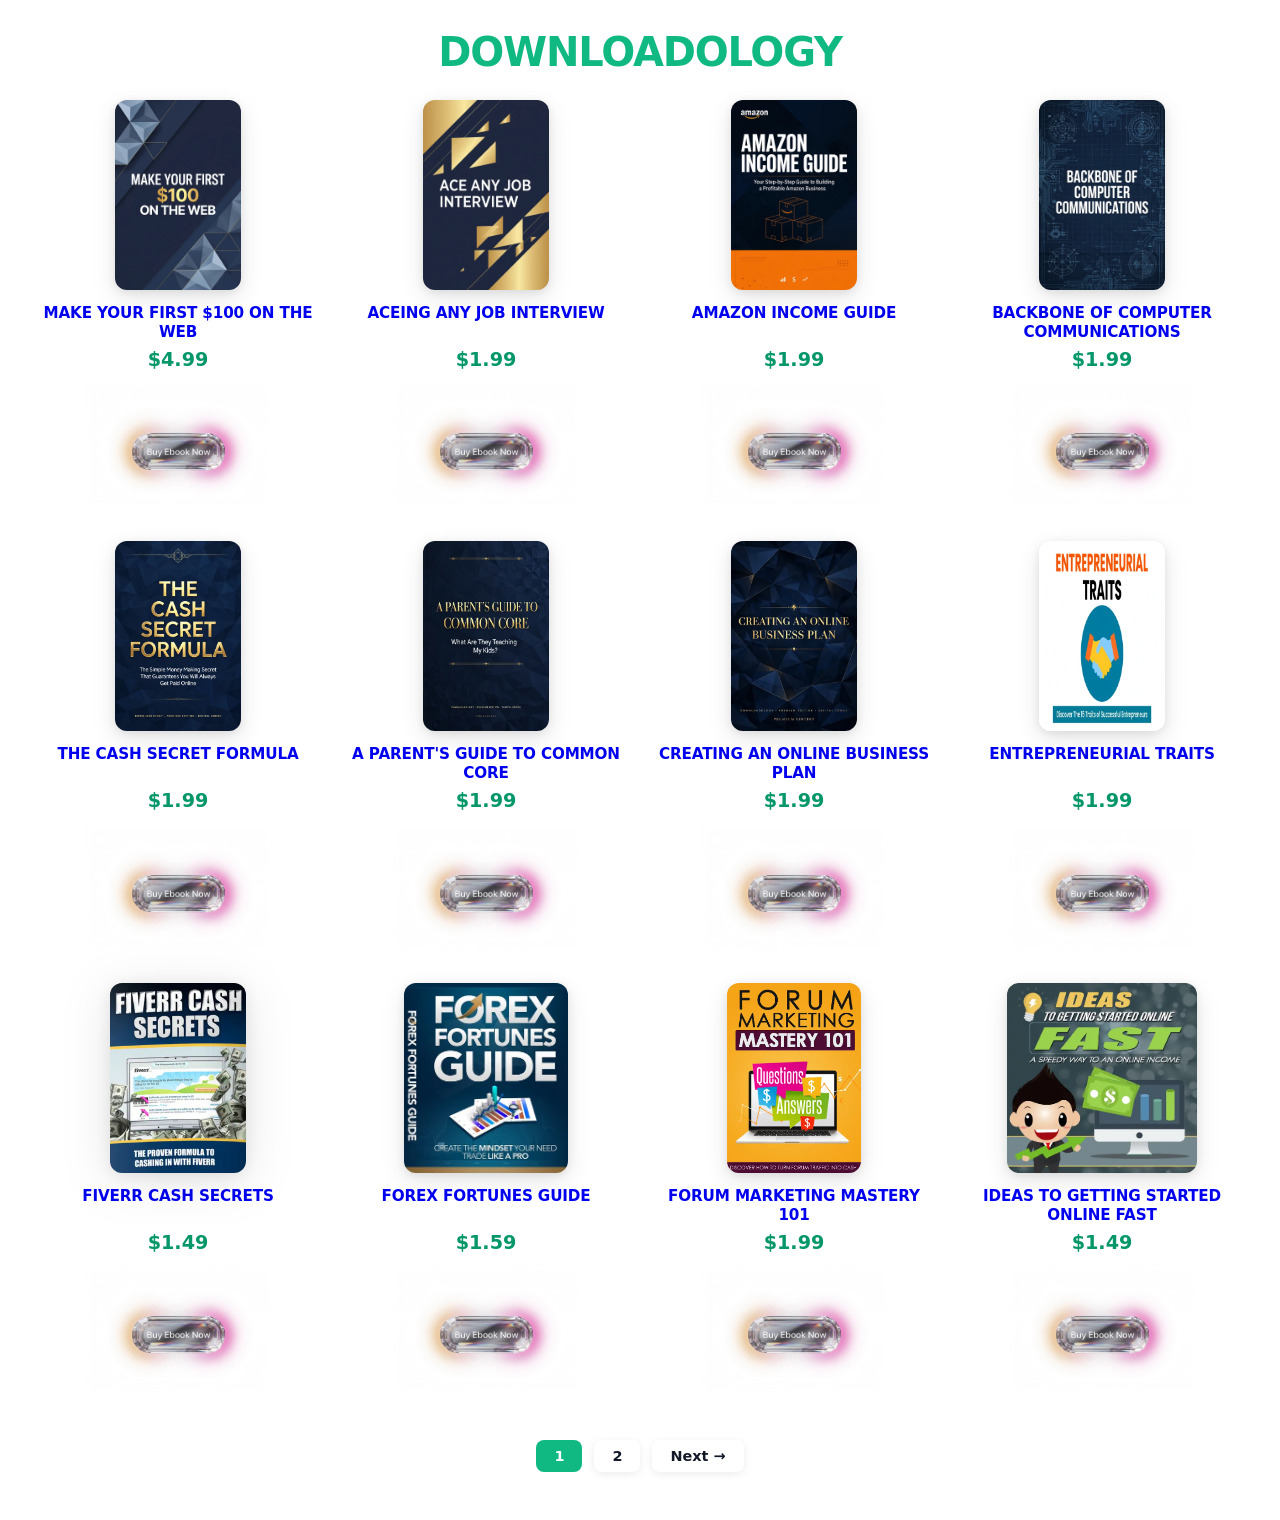
==== commit 43dd0405: "Update index.html" ====
--- a/index.html
+++ b/index.html
@@ -5,11 +5,32 @@
 <meta name="viewport" content="width=device-width, initial-scale=1">
 <title>DOWNLOADOLOGY - Ebook Store</title>
 <style>
-*{box-sizing:border-box}
-body{margin:0;background:#ffffff;font-family:Inter,ui-sans-serif,system-ui,-apple-system,Segoe UI,Roboto,Helvetica,Arial}
+*{box-sizing:border-box; transition: background-color 0.25s ease, color 0.25s ease;}
+:root{
+  --bg:#ffffff;
+  --text:#111827;
+  --btn-bg:#ffffff;
+}
+@media (prefers-color-scheme: dark){
+  :root{
+    --bg:#0f172a;
+    --text:#f8fafc;
+    --btn-bg:#0f172a;
+  }
+  img[alt="Buy Ebook Now"]{
+    background:var(--btn-bg) !important;
+    filter: brightness(0.95);
+  }
+}
+body{
+  background:var(--bg) !important;
+  color:var(--text);
+  margin:0;
+  font-family:Inter,ui-sans-serif,system-ui,-apple-system,Segoe UI,Roboto,Helvetica,Arial;
+}
 </style>
 </head>
-<body style="background:#ffffff;min-height:100vh;width:100%;margin:0;padding:32px 20px 48px;">
+<body style="background:our(--bg);min-height:100vh;width:100%;margin:0;padding:32px 20px 48px;">
 <header style="margin-bottom:28px">
 <h1 style="color:#10b981;font-size:2.5rem;font-weight:800;letter-spacing:-0.03em;text-align:center;margin:0;line-height:1;">DOWNLOADOLOGY</h1>
 </header>
@@ -20,11 +41,11 @@
 <img src="cover1.webp" alt="MAKE YOUR FIRST $100 ON THE WEB" style="width:100%;height:190px;object-fit:cover;border-radius:12px;display:block;box-shadow:0 8px 24px rgba(0,0,0,0.10),0 2px 8px rgba(0,0,0,0.08);background:#f5f5f5">
 </a>
 <a href="https://payhip.com/b/4QgJm" target="_blank" rel="noopener noreferrer" style="text-decoration:none;margin-top:14px;display:block">
-<h2 style="margin:0;font-size:0.95rem;font-weight:700;line-height:1.25;letter-spacing:-0.01em;color:#111827;text-transform:uppercase;min-height:38px;">MAKE YOUR FIRST $100 ON THE WEB</h2>
+<h2 style="margin:0;font-size:0.95rem;font-weight:700;line-height:1.25;letter-spacing:-0.01em;text-transform:uppercase;min-height:38px;">MAKE YOUR FIRST $100 ON THE WEB</h2>
 </a>
 <div style="margin-top:8px;color:#059669;font-weight:800;font-size:1.2rem;line-height:1;">$4.99</div>
-<a href="https://payhip.com/b/4QgJm" target="_blank" rel="noopener noreferrer" style="display:inline-block;margin-top:12px;background:transparent;border:none;box-shadow:none;padding:0;line-height:0;text-decoration:none">
-<img src="buy-button.webp" alt="Buy Ebook Now" style="display:block;width:186px;height:auto;max-width:100%;background:transparent;border:none;box-shadow:none;outline:none;">
+<a href="https://payhip.com/b/4QgJm" target="_blank" rel="noopener noreferrer" style="display:inline-block;margin-top:12px;background:var(--btn-bg);border:none;box-shadow:none;padding:0;line-height:0;text-decoration:none">
+<img src="buy-button.webp" alt="Buy Ebook Now" style="display:block;width:186px;height:auto;max-width:100%;background:var(--btn-bg);border:none;box-shadow:none;outline:none;">
 </a>
 </div>
 
@@ -33,11 +54,11 @@
 <img src="cover2.webp" alt="ACEING ANY JOB INTERVIEW" style="width:100%;height:190px;object-fit:cover;border-radius:12px;display:block;box-shadow:0 8px 24px rgba(0,0,0,0.10),0 2px 8px rgba(0,0,0,0.08);background:#1e2a44">
 </a>
 <a href="https://payhip.com/b/1NyBj" target="_blank" rel="noopener noreferrer" style="text-decoration:none;margin-top:14px;display:block">
-<h2 style="margin:0;font-size:0.95rem;font-weight:700;line-height:1.25;letter-spacing:-0.01em;color:#111827;text-transform:uppercase;min-height:38px;">ACEING ANY JOB INTERVIEW</h2>
-</a>
-<div style="margin-top:8px;color:#059669;font-weight:800;font-size:1.2rem;line-height:1;">$1.99</div>
-<a href="https://payhip.com/b/1NyBj" target="_blank" rel="noopener noreferrer" style="display:inline-block;margin-top:12px;background:transparent;border:none;box-shadow:none;padding:0;line-height:0;text-decoration:none">
-<img src="buy-button.webp" alt="Buy Ebook Now" style="display:block;width:186px;height:auto;max-width:100%;background:transparent;border:none;box-shadow:none;outline:none;">
+<h2 style="margin:0;font-size:0.95rem;font-weight:700;line-height:1.25;letter-spacing:-0.01em;text-transform:uppercase;min-height:38px;">ACEING ANY JOB INTERVIEW</h2>
+</a>
+<div style="margin-top:8px;color:#059669;font-weight:800;font-size:1.2rem;line-height:1;">$1.99</div>
+<a href="https://payhip.com/b/1NyBj" target="_blank" rel="noopener noreferrer" style="display:inline-block;margin-top:12px;background:var(--btn-bg);border:none;box-shadow:none;padding:0;line-height:0;text-decoration:none">
+<img src="buy-button.webp" alt="Buy Ebook Now" style="display:block;width:186px;height:auto;max-width:100%;background:var(--btn-bg);border:none;box-shadow:none;outline:none;">
 </a>
 </div>
 
@@ -46,11 +67,11 @@
 <img src="cover3.webp" alt="AMAZON INCOME GUIDE" style="width:100%;height:190px;object-fit:cover;border-radius:12px;display:block;box-shadow:0 8px 24px rgba(0,0,0,0.10),0 2px 8px rgba(0,0,0,0.08);background:#f5f5f5">
 </a>
 <a href="https://payhip.com/b/q6oDh" target="_blank" rel="noopener noreferrer" style="text-decoration:none;margin-top:14px;display:block">
-<h2 style="margin:0;font-size:0.95rem;font-weight:700;line-height:1.25;letter-spacing:-0.01em;color:#111827;text-transform:uppercase;min-height:38px;">AMAZON INCOME GUIDE</h2>
-</a>
-<div style="margin-top:8px;color:#059669;font-weight:800;font-size:1.2rem;line-height:1;">$1.99</div>
-<a href="https://payhip.com/b/q6oDh" target="_blank" rel="noopener noreferrer" style="display:inline-block;margin-top:12px;background:transparent;border:none;box-shadow:none;padding:0;line-height:0;text-decoration:none">
-<img src="buy-button.webp" alt="Buy Ebook Now" style="display:block;width:186px;height:auto;max-width:100%;background:transparent;border:none;box-shadow:none;outline:none;">
+<h2 style="margin:0;font-size:0.95rem;font-weight:700;line-height:1.25;letter-spacing:-0.01em;text-transform:uppercase;min-height:38px;">AMAZON INCOME GUIDE</h2>
+</a>
+<div style="margin-top:8px;color:#059669;font-weight:800;font-size:1.2rem;line-height:1;">$1.99</div>
+<a href="https://payhip.com/b/q6oDh" target="_blank" rel="noopener noreferrer" style="display:inline-block;margin-top:12px;background:var(--btn-bg);border:none;box-shadow:none;padding:0;line-height:0;text-decoration:none">
+<img src="buy-button.webp" alt="Buy Ebook Now" style="display:block;width:186px;height:auto;max-width:100%;background:var(--btn-bg);border:none;box-shadow:none;outline:none;">
 </a>
 </div>
 
@@ -59,11 +80,11 @@
 <img src="cover4.webp" alt="BACKBONE OF COMPUTER COMMUNICATIONS" style="width:100%;height:190px;object-fit:cover;border-radius:12px;display:block;box-shadow:0 8px 24px rgba(0,0,0,0.10),0 2px 8px rgba(0,0,0,0.08);background:#f5f5f5">
 </a>
 <a href="https://payhip.com/b/oHRij" target="_blank" rel="noopener noreferrer" style="text-decoration:none;margin-top:14px;display:block">
-<h2 style="margin:0;font-size:0.95rem;font-weight:700;line-height:1.25;letter-spacing:-0.01em;color:#111827;text-transform:uppercase;min-height:38px;">BACKBONE OF COMPUTER COMMUNICATIONS</h2>
-</a>
-<div style="margin-top:8px;color:#059669;font-weight:800;font-size:1.2rem;line-height:1;">$1.99</div>
-<a href="https://payhip.com/b/oHRij" target="_blank" rel="noopener noreferrer" style="display:inline-block;margin-top:12px;background:transparent;border:none;box-shadow:none;padding:0;line-height:0;text-decoration:none">
-<img src="buy-button.webp" alt="Buy Ebook Now" style="display:block;width:186px;height:auto;max-width:100%;background:transparent;border:none;box-shadow:none;outline:none;">
+<h2 style="margin:0;font-size:0.95rem;font-weight:700;line-height:1.25;letter-spacing:-0.01em;text-transform:uppercase;min-height:38px;">BACKBONE OF COMPUTER COMMUNICATIONS</h2>
+</a>
+<div style="margin-top:8px;color:#059669;font-weight:800;font-size:1.2rem;line-height:1;">$1.99</div>
+<a href="https://payhip.com/b/oHRij" target="_blank" rel="noopener noreferrer" style="display:inline-block;margin-top:12px;background:var(--btn-bg);border:none;box-shadow:none;padding:0;line-height:0;text-decoration:none">
+<img src="buy-button.webp" alt="Buy Ebook Now" style="display:block;width:186px;height:auto;max-width:100%;background:var(--btn-bg);border:none;box-shadow:none;outline:none;">
 </a>
 </div>
 
@@ -72,11 +93,11 @@
 <img src="cover5.webp" alt="THE CASH SECRET FORMULA" style="width:100%;height:190px;object-fit:cover;border-radius:12px;display:block;box-shadow:0 8px 24px rgba(0,0,0,0.10),0 2px 8px rgba(0,0,0,0.08);background:#0a1930">
 </a>
 <a href="https://payhip.com/b/nQ8Hs" target="_blank" rel="noopener noreferrer" style="text-decoration:none;margin-top:14px;display:block">
-<h2 style="margin:0;font-size:0.95rem;font-weight:700;line-height:1.25;letter-spacing:-0.01em;color:#111827;text-transform:uppercase;min-height:38px;">THE CASH SECRET FORMULA</h2>
-</a>
-<div style="margin-top:8px;color:#059669;font-weight:800;font-size:1.2rem;line-height:1;">$1.99</div>
-<a href="https://payhip.com/b/nQ8Hs" target="_blank" rel="noopener noreferrer" style="display:inline-block;margin-top:12px;background:transparent;border:none;box-shadow:none;padding:0;line-height:0;text-decoration:none">
-<img src="buy-button.webp" alt="Buy Ebook Now" style="display:block;width:186px;height:auto;max-width:100%;background:transparent;border:none;box-shadow:none;outline:none;">
+<h2 style="margin:0;font-size:0.95rem;font-weight:700;line-height:1.25;letter-spacing:-0.01em;text-transform:uppercase;min-height:38px;">THE CASH SECRET FORMULA</h2>
+</a>
+<div style="margin-top:8px;color:#059669;font-weight:800;font-size:1.2rem;line-height:1;">$1.99</div>
+<a href="https://payhip.com/b/nQ8Hs" target="_blank" rel="noopener noreferrer" style="display:inline-block;margin-top:12px;background:var(--btn-bg);border:none;box-shadow:none;padding:0;line-height:0;text-decoration:none">
+<img src="buy-button.webp" alt="Buy Ebook Now" style="display:block;width:186px;height:auto;max-width:100%;background:var(--btn-bg);border:none;box-shadow:none;outline:none;">
 </a>
 </div>
 
@@ -85,11 +106,11 @@
 <img src="cover6.webp" alt="A PARENT'S GUIDE TO COMMON CORE" style="width:100%;height:190px;object-fit:cover;border-radius:12px;display:block;box-shadow:0 8px 24px rgba(0,0,0,0.10),0 2px 8px rgba(0,0,0,0.08);background:#0a1930">
 </a>
 <a href="https://payhip.com/b/OY6WL" target="_blank" rel="noopener noreferrer" style="text-decoration:none;margin-top:14px;display:block">
-<h2 style="margin:0;font-size:0.95rem;font-weight:700;line-height:1.25;letter-spacing:-0.01em;color:#111827;text-transform:uppercase;min-height:38px;">A PARENT'S GUIDE TO COMMON CORE</h2>
-</a>
-<div style="margin-top:8px;color:#059669;font-weight:800;font-size:1.2rem;line-height:1;">$1.99</div>
-<a href="https://payhip.com/b/OY6WL" target="_blank" rel="noopener noreferrer" style="display:inline-block;margin-top:12px;background:transparent;border:none;box-shadow:none;padding:0;line-height:0;text-decoration:none">
-<img src="buy-button.webp" alt="Buy Ebook Now" style="display:block;width:186px;height:auto;max-width:100%;background:transparent;border:none;box-shadow:none;outline:none;">
+<h2 style="margin:0;font-size:0.95rem;font-weight:700;line-height:1.25;letter-spacing:-0.01em;text-transform:uppercase;min-height:38px;">A PARENT'S GUIDE TO COMMON CORE</h2>
+</a>
+<div style="margin-top:8px;color:#059669;font-weight:800;font-size:1.2rem;line-height:1;">$1.99</div>
+<a href="https://payhip.com/b/OY6WL" target="_blank" rel="noopener noreferrer" style="display:inline-block;margin-top:12px;background:var(--btn-bg);border:none;box-shadow:none;padding:0;line-height:0;text-decoration:none">
+<img src="buy-button.webp" alt="Buy Ebook Now" style="display:block;width:186px;height:auto;max-width:100%;background:var(--btn-bg);border:none;box-shadow:none;outline:none;">
 </a>
 </div>
 
@@ -98,24 +119,24 @@
 <img src="cover7.webp" alt="CREATING AN ONLINE BUSINESS PLAN" style="width:100%;height:190px;object-fit:cover;border-radius:12px;display:block;box-shadow:0 8px 24px rgba(0,0,0,0.10),0 2px 8px rgba(0,0,0,0.08);background:#0a1930">
 </a>
 <a href="https://payhip.com/b/uhk8K" target="_blank" rel="noopener noreferrer" style="text-decoration:none;margin-top:14px;display:block">
-<h2 style="margin:0;font-size:0.95rem;font-weight:700;line-height:1.25;letter-spacing:-0.01em;color:#111827;text-transform:uppercase;min-height:38px;">CREATING AN ONLINE BUSINESS PLAN</h2>
-</a>
-<div style="margin-top:8px;color:#059669;font-weight:800;font-size:1.2rem;line-height:1;">$1.99</div>
-<a href="https://payhip.com/b/uhk8K" target="_blank" rel="noopener noreferrer" style="display:inline-block;margin-top:12px;background:transparent;border:none;box-shadow:none;padding:0;line-height:0;text-decoration:none">
-<img src="buy-button.webp" alt="Buy Ebook Now" style="display:block;width:186px;height:auto;max-width:100%;background:transparent;border:none;box-shadow:none;outline:none;">
-</a>
-</div>
-
-<div style="background:transparent;border:none;box-shadow:none;padding:0;display:flex;flex-direction:column;align-items:center;text-align:center;">
-<a href="https://payhip.com/b/56aln" target="_blank" rel="noopener noreferrer" style="display:block;text-decoration:none;background:#ffffff;border-radius:12px;overflow:hidden;box-shadow:0 8px 24px rgba(0,0,0,0.10),0 2px 8px rgba(0,0,0,0.08);">
-<img src="cover8.webp" alt="ENTREPRENEURIAL TRAITS" style="width:100%;height:190px;object-fit:contain;display:block;background:#ffffff">
+<h2 style="margin:0;font-size:0.95rem;font-weight:700;line-height:1.25;letter-spacing:-0.01em;text-transform:uppercase;min-height:38px;">CREATING AN ONLINE BUSINESS PLAN</h2>
+</a>
+<div style="margin-top:8px;color:#059669;font-weight:800;font-size:1.2rem;line-height:1;">$1.99</div>
+<a href="https://payhip.com/b/uhk8K" target="_blank" rel="noopener noreferrer" style="display:inline-block;margin-top:12px;background:var(--btn-bg);border:none;box-shadow:none;padding:0;line-height:0;text-decoration:none">
+<img src="buy-button.webp" alt="Buy Ebook Now" style="display:block;width:186px;height:auto;max-width:100%;background:var(--btn-bg);border:none;box-shadow:none;outline:none;">
+</a>
+</div>
+
+<div style="background:transparent;border:none;box-shadow:none;padding:0;display:flex;flex-direction:column;align-items:center;text-align:center;">
+<a href="https://payhip.com/b/56aln" target="_blank" rel="noopener noreferrer" style="display:block;text-decoration:none;background:var(--btn-bg);border-radius:12px;overflow:hidden;box-shadow:0 8px 24px rgba(0,0,0,0.10),0 2px 8px rgba(0,0,0,0.08);">
+<img src="cover8.webp" alt="ENTREPRENEURIAL TRAITS" style="width:100%;height:190px;object-fit:contain;display:block;background:var(--btn-bg)">
 </a>
 <a href="https://payhip.com/b/56aln" target="_blank" rel="noopener noreferrer" style="text-decoration:none;margin-top:14px;display:block">
-<h2 style="margin:0;font-size:0.95rem;font-weight:700;line-height:1.25;letter-spacing:-0.01em;color:#111827;text-transform:uppercase;min-height:38px;">ENTREPRENEURIAL TRAITS</h2>
-</a>
-<div style="margin-top:8px;color:#059669;font-weight:800;font-size:1.2rem;line-height:1;">$1.99</div>
-<a href="https://payhip.com/b/56aln" target="_blank" rel="noopener noreferrer" style="display:inline-block;margin-top:12px;background:transparent;border:none;box-shadow:none;padding:0;line-height:0;text-decoration:none">
-<img src="buy-button.webp" alt="Buy Ebook Now" style="display:block;width:186px;height:auto;max-width:100%;background:transparent;border:none;box-shadow:none;outline:none;">
+<h2 style="margin:0;font-size:0.95rem;font-weight:700;line-height:1.25;letter-spacing:-0.01em;text-transform:uppercase;min-height:38px;">ENTREPRENEURIAL TRAITS</h2>
+</a>
+<div style="margin-top:8px;color:#059669;font-weight:800;font-size:1.2rem;line-height:1;">$1.99</div>
+<a href="https://payhip.com/b/56aln" target="_blank" rel="noopener noreferrer" style="display:inline-block;margin-top:12px;background:var(--btn-bg);border:none;box-shadow:none;padding:0;line-height:0;text-decoration:none">
+<img src="buy-button.webp" alt="Buy Ebook Now" style="display:block;width:186px;height:auto;max-width:100%;background:var(--btn-bg);border:none;box-shadow:none;outline:none;">
 </a>
 </div>
 
@@ -124,11 +145,11 @@
 <img src="cover9.webp" alt="FIVERR CASH SECRETS" style="width:100%;height:190px;object-fit:cover;border-radius:12px;display:block;filter:drop-shadow(0 8px 24px rgba(0,0,0,0.10)) drop-shadow(0 2px 8px rgba(0,0,0,0.08));background:#ffffff">
 </a>
 <a href="https://payhip.com/b/BKQtG" target="_blank" rel="noopener noreferrer" style="text-decoration:none;margin-top:14px;display:block">
-<h2 style="margin:0;font-size:0.95rem;font-weight:700;line-height:1.25;letter-spacing:-0.01em;color:#111827;text-transform:uppercase;min-height:38px;">FIVERR CASH SECRETS</h2>
+<h2 style="margin:0;font-size:0.95rem;font-weight:700;line-height:1.25;letter-spacing:-0.01em;text-transform:uppercase;min-height:38px;">FIVERR CASH SECRETS</h2>
 </a>
 <div style="margin-top:8px;color:#059669;font-weight:800;font-size:1.2rem;line-height:1;">$1.49</div>
-<a href="https://payhip.com/b/BKQtG" target="_blank" rel="noopener noreferrer" style="display:inline-block;margin-top:12px;background:transparent;border:none;box-shadow:none;padding:0;line-height:0;text-decoration:none">
-<img src="buy-button.webp" alt="Buy Ebook Now" style="display:block;width:186px;height:auto;max-width:100%;background:transparent;border:none;box-shadow:none;outline:none;">
+<a href="https://payhip.com/b/BKQtG" target="_blank" rel="noopener noreferrer" style="display:inline-block;margin-top:12px;background:var(--btn-bg);border:none;box-shadow:none;padding:0;line-height:0;text-decoration:none">
+<img src="buy-button.webp" alt="Buy Ebook Now" style="display:block;width:186px;height:auto;max-width:100%;background:var(--btn-bg);border:none;box-shadow:none;outline:none;">
 </a>
 </div>
 
@@ -137,11 +158,11 @@
 <img src="forex10.webp" alt="FOREX FORTUNES GUIDE" style="width:100%;height:190px;object-fit:cover;border-radius:12px;display:block;box-shadow:0 8px 24px rgba(0,0,0,0.10),0 2px 8px rgba(0,0,0,0.08);background:#0a1930">
 </a>
 <a href="https://payhip.com/b/Mtq8f" target="_blank" rel="noopener noreferrer" style="text-decoration:none;margin-top:14px;display:block">
-<h2 style="margin:0;font-size:0.95rem;font-weight:700;line-height:1.25;letter-spacing:-0.01em;color:#111827;text-transform:uppercase;min-height:38px;">FOREX FORTUNES GUIDE</h2>
+<h2 style="margin:0;font-size:0.95rem;font-weight:700;line-height:1.25;letter-spacing:-0.01em;text-transform:uppercase;min-height:38px;">FOREX FORTUNES GUIDE</h2>
 </a>
 <div style="margin-top:8px;color:#059669;font-weight:800;font-size:1.2rem;line-height:1;">$1.59</div>
-<a href="https://payhip.com/b/Mtq8f" target="_blank" rel="noopener noreferrer" style="display:inline-block;margin-top:12px;background:transparent;border:none;box-shadow:none;padding:0;line-height:0;text-decoration:none">
-<img src="buy-button.webp" alt="Buy Ebook Now" style="display:block;width:186px;height:auto;max-width:100%;background:transparent;border:none;box-shadow:none;outline:none;">
+<a href="https://payhip.com/b/Mtq8f" target="_blank" rel="noopener noreferrer" style="display:inline-block;margin-top:12px;background:var(--btn-bg);border:none;box-shadow:none;padding:0;line-height:0;text-decoration:none">
+<img src="buy-button.webp" alt="Buy Ebook Now" style="display:block;width:186px;height:auto;max-width:100%;background:var(--btn-bg);border:none;box-shadow:none;outline:none;">
 </a>
 </div>
 
@@ -150,11 +171,11 @@
 <img src="cover11.webp" alt="FORUM MARKETING MASTERY 101" style="width:100%;height:190px;object-fit:cover;border-radius:12px;display:block;box-shadow:0 8px 24px rgba(0,0,0,0.10),0 2px 8px rgba(0,0,0,0.08);background:#f5f5f5">
 </a>
 <a href="https://payhip.com/b/hObLT" target="_blank" rel="noopener noreferrer" style="text-decoration:none;margin-top:14px;display:block">
-<h2 style="margin:0;font-size:0.95rem;font-weight:700;line-height:1.25;letter-spacing:-0.01em;color:#111827;text-transform:uppercase;min-height:38px;">FORUM MARKETING MASTERY 101</h2>
-</a>
-<div style="margin-top:8px;color:#059669;font-weight:800;font-size:1.2rem;line-height:1;">$1.99</div>
-<a href="https://payhip.com/b/hObLT" target="_blank" rel="noopener noreferrer" style="display:inline-block;margin-top:12px;background:transparent;border:none;box-shadow:none;padding:0;line-height:0;text-decoration:none">
-<img src="buy-button.webp" alt="Buy Ebook Now" style="display:block;width:186px;height:auto;max-width:100%;background:transparent;border:none;box-shadow:none;outline:none;">
+<h2 style="margin:0;font-size:0.95rem;font-weight:700;line-height:1.25;letter-spacing:-0.01em;text-transform:uppercase;min-height:38px;">FORUM MARKETING MASTERY 101</h2>
+</a>
+<div style="margin-top:8px;color:#059669;font-weight:800;font-size:1.2rem;line-height:1;">$1.99</div>
+<a href="https://payhip.com/b/hObLT" target="_blank" rel="noopener noreferrer" style="display:inline-block;margin-top:12px;background:var(--btn-bg);border:none;box-shadow:none;padding:0;line-height:0;text-decoration:none">
+<img src="buy-button.webp" alt="Buy Ebook Now" style="display:block;width:186px;height:auto;max-width:100%;background:var(--btn-bg);border:none;box-shadow:none;outline:none;">
 </a>
 </div>
 
@@ -163,11 +184,11 @@
 <img src="cover12.webp" alt="IDEAS TO GETTING STARTED ONLINE FAST" style="width:100%;height:190px;object-fit:cover;border-radius:12px;display:block;box-shadow:0 8px 24px rgba(0,0,0,0.10),0 2px 8px rgba(0,0,0,0.08);background:#f5f5f5">
 </a>
 <a href="https://payhip.com/b/E03d1" target="_blank" rel="noopener noreferrer" style="text-decoration:none;margin-top:14px;display:block">
-<h2 style="margin:0;font-size:0.95rem;font-weight:700;line-height:1.25;letter-spacing:-0.01em;color:#111827;text-transform:uppercase;min-height:38px;">IDEAS TO GETTING STARTED ONLINE FAST</h2>
+<h2 style="margin:0;font-size:0.95rem;font-weight:700;line-height:1.25;letter-spacing:-0.01em;text-transform:uppercase;min-height:38px;">IDEAS TO GETTING STARTED ONLINE FAST</h2>
 </a>
 <div style="margin-top:8px;color:#059669;font-weight:800;font-size:1.2rem;line-height:1;">$1.49</div>
-<a href="https://payhip.com/b/E03d1" target="_blank" rel="noopener noreferrer" style="display:inline-block;margin-top:12px;background:transparent;border:none;box-shadow:none;padding:0;line-height:0;text-decoration:none">
-<img src="buy-button.webp" alt="Buy Ebook Now" style="display:block;width:186px;height:auto;max-width:100%;background:transparent;border:none;box-shadow:none;outline:none;">
+<a href="https://payhip.com/b/E03d1" target="_blank" rel="noopener noreferrer" style="display:inline-block;margin-top:12px;background:var(--btn-bg);border:none;box-shadow:none;padding:0;line-height:0;text-decoration:none">
+<img src="buy-button.webp" alt="Buy Ebook Now" style="display:block;width:186px;height:auto;max-width:100%;background:var(--btn-bg);border:none;box-shadow:none;outline:none;">
 </a>
 </div>
 
@@ -175,8 +196,8 @@
 
 <div style="display:flex;justify-content:center;gap:12px;margin-top:48px;align-items:center;">
   <span style="background:#10b981;color:white;padding:8px 18px;border-radius:8px;font-weight:800;font-size:0.9rem;">1</span>
-  <a href="page2.html" style="background:white;color:#111827;padding:8px 18px;border-radius:8px;font-weight:700;font-size:0.9rem;text-decoration:none;box-shadow:0 2px 8px rgba(0,0,0,0.08);">2</a>
-  <a href="page2.html" style="background:white;color:#111827;padding:8px 18px;border-radius:8px;font-weight:700;font-size:0.9rem;text-decoration:none;box-shadow:0 2px 8px rgba(0,0,0,0.08);">Next →</a>
+  <a href="page2.html" style="background:var(--btn-bg);color:var(--text);padding:8px 18px;border-radius:8px;font-weight:700;font-size:0.9rem;text-decoration:none;box-shadow:0 2px 8px rgba(0,0,0,0.08);">2</a>
+  <a href="page2.html" style="background:var(--btn-bg);color:var(--text);padding:8px 18px;border-radius:8px;font-weight:700;font-size:0.9rem;text-decoration:none;box-shadow:0 2px 8px rgba(0,0,0,0.08);">Next →</a>
 </div>
 
 </body>
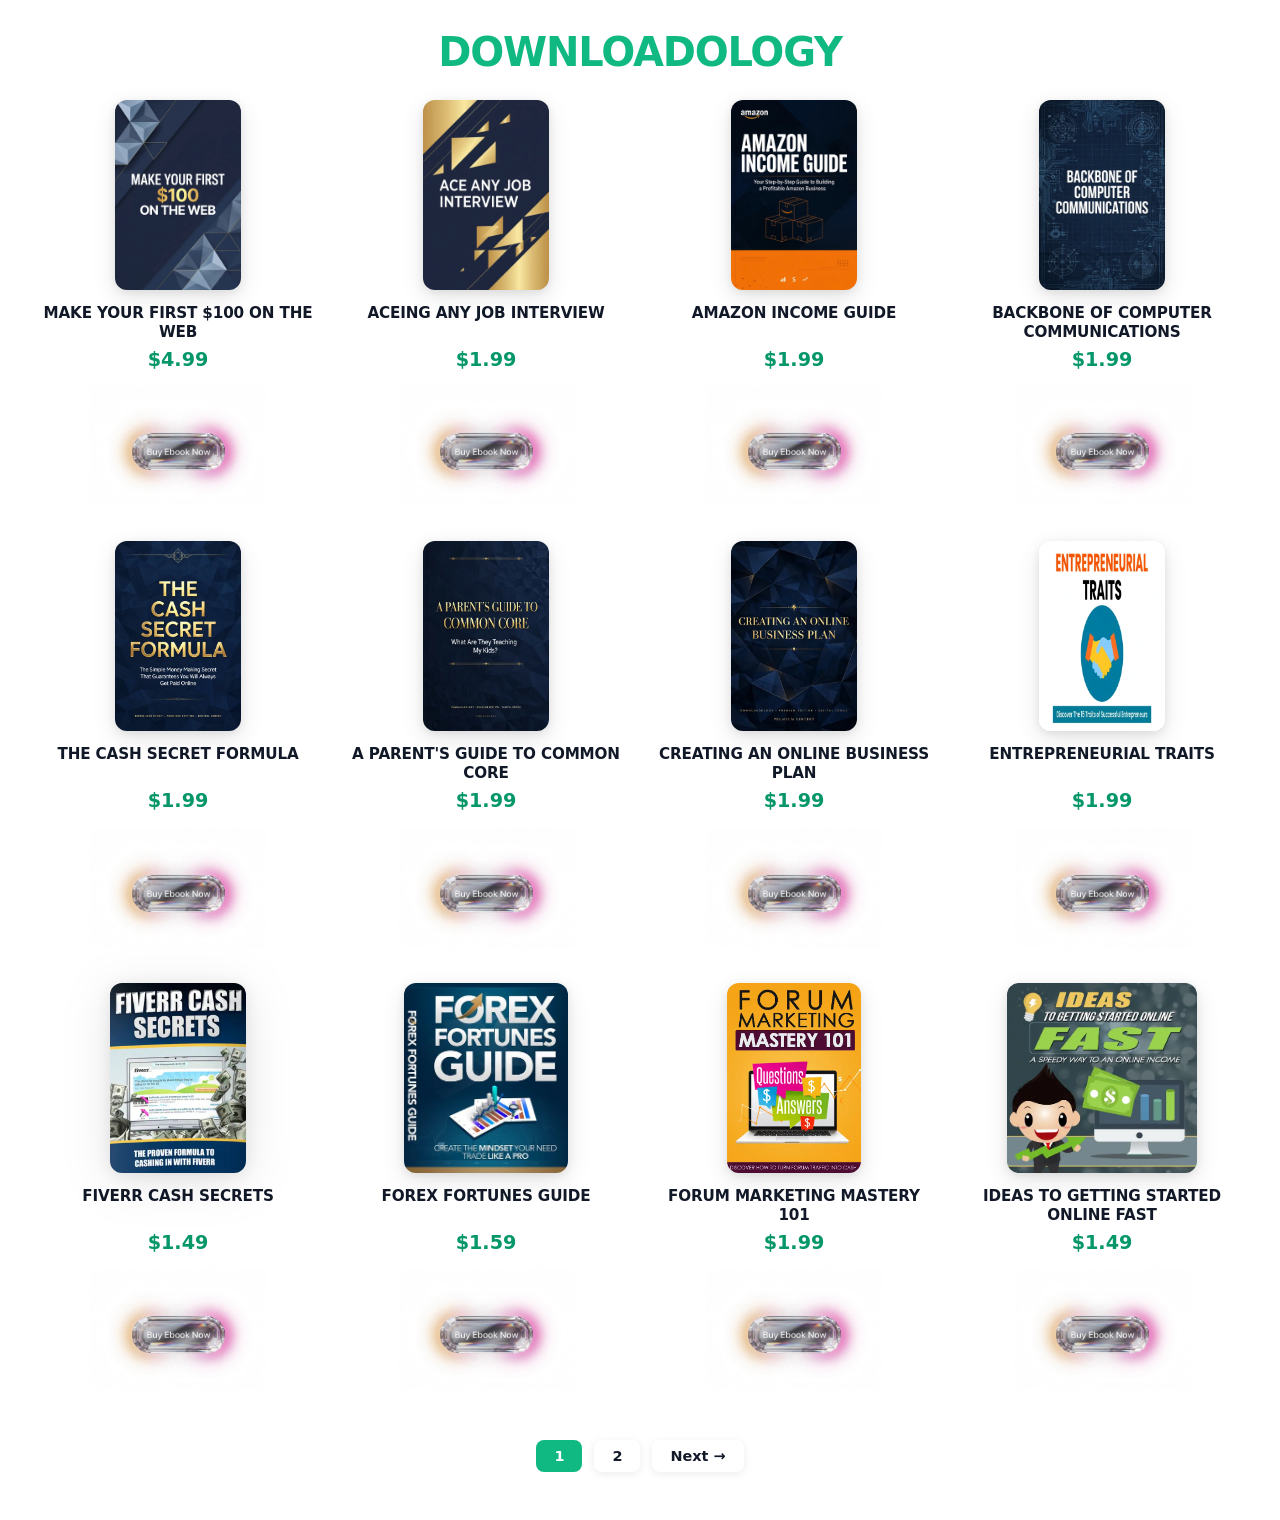
==== commit 37e91988: "Add files via upload" ====
--- a/index.html
+++ b/index.html
@@ -5,32 +5,11 @@
 <meta name="viewport" content="width=device-width, initial-scale=1">
 <title>DOWNLOADOLOGY - Ebook Store</title>
 <style>
-*{box-sizing:border-box; transition: background-color 0.25s ease, color 0.25s ease;}
-:root{
-  --bg:#ffffff;
-  --text:#111827;
-  --btn-bg:#ffffff;
-}
-@media (prefers-color-scheme: dark){
-  :root{
-    --bg:#0f172a;
-    --text:#f8fafc;
-    --btn-bg:#0f172a;
-  }
-  img[alt="Buy Ebook Now"]{
-    background:var(--btn-bg) !important;
-    filter: brightness(0.95);
-  }
-}
-body{
-  background:var(--bg) !important;
-  color:var(--text);
-  margin:0;
-  font-family:Inter,ui-sans-serif,system-ui,-apple-system,Segoe UI,Roboto,Helvetica,Arial;
-}
+*{box-sizing:border-box}
+body{margin:0;background:#ffffff;font-family:Inter,ui-sans-serif,system-ui,-apple-system,Segoe UI,Roboto,Helvetica,Arial}
 </style>
 </head>
-<body style="background:our(--bg);min-height:100vh;width:100%;margin:0;padding:32px 20px 48px;">
+<body style="background:#ffffff;min-height:100vh;width:100%;margin:0;padding:32px 20px 48px;">
 <header style="margin-bottom:28px">
 <h1 style="color:#10b981;font-size:2.5rem;font-weight:800;letter-spacing:-0.03em;text-align:center;margin:0;line-height:1;">DOWNLOADOLOGY</h1>
 </header>
@@ -41,11 +20,11 @@
 <img src="cover1.webp" alt="MAKE YOUR FIRST $100 ON THE WEB" style="width:100%;height:190px;object-fit:cover;border-radius:12px;display:block;box-shadow:0 8px 24px rgba(0,0,0,0.10),0 2px 8px rgba(0,0,0,0.08);background:#f5f5f5">
 </a>
 <a href="https://payhip.com/b/4QgJm" target="_blank" rel="noopener noreferrer" style="text-decoration:none;margin-top:14px;display:block">
-<h2 style="margin:0;font-size:0.95rem;font-weight:700;line-height:1.25;letter-spacing:-0.01em;text-transform:uppercase;min-height:38px;">MAKE YOUR FIRST $100 ON THE WEB</h2>
+<h2 style="margin:0;font-size:0.95rem;font-weight:700;line-height:1.25;letter-spacing:-0.01em;color:#111827;text-transform:uppercase;min-height:38px;">MAKE YOUR FIRST $100 ON THE WEB</h2>
 </a>
 <div style="margin-top:8px;color:#059669;font-weight:800;font-size:1.2rem;line-height:1;">$4.99</div>
-<a href="https://payhip.com/b/4QgJm" target="_blank" rel="noopener noreferrer" style="display:inline-block;margin-top:12px;background:var(--btn-bg);border:none;box-shadow:none;padding:0;line-height:0;text-decoration:none">
-<img src="buy-button.webp" alt="Buy Ebook Now" style="display:block;width:186px;height:auto;max-width:100%;background:var(--btn-bg);border:none;box-shadow:none;outline:none;">
+<a href="https://payhip.com/b/4QgJm" target="_blank" rel="noopener noreferrer" style="display:inline-block;margin-top:12px;background:transparent;border:none;box-shadow:none;padding:0;line-height:0;text-decoration:none">
+<img src="buy-button.webp" alt="Buy Ebook Now" style="display:block;width:186px;height:auto;max-width:100%;background:transparent;border:none;box-shadow:none;outline:none;">
 </a>
 </div>
 
@@ -54,11 +33,11 @@
 <img src="cover2.webp" alt="ACEING ANY JOB INTERVIEW" style="width:100%;height:190px;object-fit:cover;border-radius:12px;display:block;box-shadow:0 8px 24px rgba(0,0,0,0.10),0 2px 8px rgba(0,0,0,0.08);background:#1e2a44">
 </a>
 <a href="https://payhip.com/b/1NyBj" target="_blank" rel="noopener noreferrer" style="text-decoration:none;margin-top:14px;display:block">
-<h2 style="margin:0;font-size:0.95rem;font-weight:700;line-height:1.25;letter-spacing:-0.01em;text-transform:uppercase;min-height:38px;">ACEING ANY JOB INTERVIEW</h2>
+<h2 style="margin:0;font-size:0.95rem;font-weight:700;line-height:1.25;letter-spacing:-0.01em;color:#111827;text-transform:uppercase;min-height:38px;">ACEING ANY JOB INTERVIEW</h2>
 </a>
 <div style="margin-top:8px;color:#059669;font-weight:800;font-size:1.2rem;line-height:1;">$1.99</div>
-<a href="https://payhip.com/b/1NyBj" target="_blank" rel="noopener noreferrer" style="display:inline-block;margin-top:12px;background:var(--btn-bg);border:none;box-shadow:none;padding:0;line-height:0;text-decoration:none">
-<img src="buy-button.webp" alt="Buy Ebook Now" style="display:block;width:186px;height:auto;max-width:100%;background:var(--btn-bg);border:none;box-shadow:none;outline:none;">
+<a href="https://payhip.com/b/1NyBj" target="_blank" rel="noopener noreferrer" style="display:inline-block;margin-top:12px;background:transparent;border:none;box-shadow:none;padding:0;line-height:0;text-decoration:none">
+<img src="buy-button.webp" alt="Buy Ebook Now" style="display:block;width:186px;height:auto;max-width:100%;background:transparent;border:none;box-shadow:none;outline:none;">
 </a>
 </div>
 
@@ -67,11 +46,11 @@
 <img src="cover3.webp" alt="AMAZON INCOME GUIDE" style="width:100%;height:190px;object-fit:cover;border-radius:12px;display:block;box-shadow:0 8px 24px rgba(0,0,0,0.10),0 2px 8px rgba(0,0,0,0.08);background:#f5f5f5">
 </a>
 <a href="https://payhip.com/b/q6oDh" target="_blank" rel="noopener noreferrer" style="text-decoration:none;margin-top:14px;display:block">
-<h2 style="margin:0;font-size:0.95rem;font-weight:700;line-height:1.25;letter-spacing:-0.01em;text-transform:uppercase;min-height:38px;">AMAZON INCOME GUIDE</h2>
+<h2 style="margin:0;font-size:0.95rem;font-weight:700;line-height:1.25;letter-spacing:-0.01em;color:#111827;text-transform:uppercase;min-height:38px;">AMAZON INCOME GUIDE</h2>
 </a>
 <div style="margin-top:8px;color:#059669;font-weight:800;font-size:1.2rem;line-height:1;">$1.99</div>
-<a href="https://payhip.com/b/q6oDh" target="_blank" rel="noopener noreferrer" style="display:inline-block;margin-top:12px;background:var(--btn-bg);border:none;box-shadow:none;padding:0;line-height:0;text-decoration:none">
-<img src="buy-button.webp" alt="Buy Ebook Now" style="display:block;width:186px;height:auto;max-width:100%;background:var(--btn-bg);border:none;box-shadow:none;outline:none;">
+<a href="https://payhip.com/b/q6oDh" target="_blank" rel="noopener noreferrer" style="display:inline-block;margin-top:12px;background:transparent;border:none;box-shadow:none;padding:0;line-height:0;text-decoration:none">
+<img src="buy-button.webp" alt="Buy Ebook Now" style="display:block;width:186px;height:auto;max-width:100%;background:transparent;border:none;box-shadow:none;outline:none;">
 </a>
 </div>
 
@@ -80,11 +59,11 @@
 <img src="cover4.webp" alt="BACKBONE OF COMPUTER COMMUNICATIONS" style="width:100%;height:190px;object-fit:cover;border-radius:12px;display:block;box-shadow:0 8px 24px rgba(0,0,0,0.10),0 2px 8px rgba(0,0,0,0.08);background:#f5f5f5">
 </a>
 <a href="https://payhip.com/b/oHRij" target="_blank" rel="noopener noreferrer" style="text-decoration:none;margin-top:14px;display:block">
-<h2 style="margin:0;font-size:0.95rem;font-weight:700;line-height:1.25;letter-spacing:-0.01em;text-transform:uppercase;min-height:38px;">BACKBONE OF COMPUTER COMMUNICATIONS</h2>
+<h2 style="margin:0;font-size:0.95rem;font-weight:700;line-height:1.25;letter-spacing:-0.01em;color:#111827;text-transform:uppercase;min-height:38px;">BACKBONE OF COMPUTER COMMUNICATIONS</h2>
 </a>
 <div style="margin-top:8px;color:#059669;font-weight:800;font-size:1.2rem;line-height:1;">$1.99</div>
-<a href="https://payhip.com/b/oHRij" target="_blank" rel="noopener noreferrer" style="display:inline-block;margin-top:12px;background:var(--btn-bg);border:none;box-shadow:none;padding:0;line-height:0;text-decoration:none">
-<img src="buy-button.webp" alt="Buy Ebook Now" style="display:block;width:186px;height:auto;max-width:100%;background:var(--btn-bg);border:none;box-shadow:none;outline:none;">
+<a href="https://payhip.com/b/oHRij" target="_blank" rel="noopener noreferrer" style="display:inline-block;margin-top:12px;background:transparent;border:none;box-shadow:none;padding:0;line-height:0;text-decoration:none">
+<img src="buy-button.webp" alt="Buy Ebook Now" style="display:block;width:186px;height:auto;max-width:100%;background:transparent;border:none;box-shadow:none;outline:none;">
 </a>
 </div>
 
@@ -93,11 +72,11 @@
 <img src="cover5.webp" alt="THE CASH SECRET FORMULA" style="width:100%;height:190px;object-fit:cover;border-radius:12px;display:block;box-shadow:0 8px 24px rgba(0,0,0,0.10),0 2px 8px rgba(0,0,0,0.08);background:#0a1930">
 </a>
 <a href="https://payhip.com/b/nQ8Hs" target="_blank" rel="noopener noreferrer" style="text-decoration:none;margin-top:14px;display:block">
-<h2 style="margin:0;font-size:0.95rem;font-weight:700;line-height:1.25;letter-spacing:-0.01em;text-transform:uppercase;min-height:38px;">THE CASH SECRET FORMULA</h2>
+<h2 style="margin:0;font-size:0.95rem;font-weight:700;line-height:1.25;letter-spacing:-0.01em;color:#111827;text-transform:uppercase;min-height:38px;">THE CASH SECRET FORMULA</h2>
 </a>
 <div style="margin-top:8px;color:#059669;font-weight:800;font-size:1.2rem;line-height:1;">$1.99</div>
-<a href="https://payhip.com/b/nQ8Hs" target="_blank" rel="noopener noreferrer" style="display:inline-block;margin-top:12px;background:var(--btn-bg);border:none;box-shadow:none;padding:0;line-height:0;text-decoration:none">
-<img src="buy-button.webp" alt="Buy Ebook Now" style="display:block;width:186px;height:auto;max-width:100%;background:var(--btn-bg);border:none;box-shadow:none;outline:none;">
+<a href="https://payhip.com/b/nQ8Hs" target="_blank" rel="noopener noreferrer" style="display:inline-block;margin-top:12px;background:transparent;border:none;box-shadow:none;padding:0;line-height:0;text-decoration:none">
+<img src="buy-button.webp" alt="Buy Ebook Now" style="display:block;width:186px;height:auto;max-width:100%;background:transparent;border:none;box-shadow:none;outline:none;">
 </a>
 </div>
 
@@ -106,11 +85,11 @@
 <img src="cover6.webp" alt="A PARENT'S GUIDE TO COMMON CORE" style="width:100%;height:190px;object-fit:cover;border-radius:12px;display:block;box-shadow:0 8px 24px rgba(0,0,0,0.10),0 2px 8px rgba(0,0,0,0.08);background:#0a1930">
 </a>
 <a href="https://payhip.com/b/OY6WL" target="_blank" rel="noopener noreferrer" style="text-decoration:none;margin-top:14px;display:block">
-<h2 style="margin:0;font-size:0.95rem;font-weight:700;line-height:1.25;letter-spacing:-0.01em;text-transform:uppercase;min-height:38px;">A PARENT'S GUIDE TO COMMON CORE</h2>
+<h2 style="margin:0;font-size:0.95rem;font-weight:700;line-height:1.25;letter-spacing:-0.01em;color:#111827;text-transform:uppercase;min-height:38px;">A PARENT'S GUIDE TO COMMON CORE</h2>
 </a>
 <div style="margin-top:8px;color:#059669;font-weight:800;font-size:1.2rem;line-height:1;">$1.99</div>
-<a href="https://payhip.com/b/OY6WL" target="_blank" rel="noopener noreferrer" style="display:inline-block;margin-top:12px;background:var(--btn-bg);border:none;box-shadow:none;padding:0;line-height:0;text-decoration:none">
-<img src="buy-button.webp" alt="Buy Ebook Now" style="display:block;width:186px;height:auto;max-width:100%;background:var(--btn-bg);border:none;box-shadow:none;outline:none;">
+<a href="https://payhip.com/b/OY6WL" target="_blank" rel="noopener noreferrer" style="display:inline-block;margin-top:12px;background:transparent;border:none;box-shadow:none;padding:0;line-height:0;text-decoration:none">
+<img src="buy-button.webp" alt="Buy Ebook Now" style="display:block;width:186px;height:auto;max-width:100%;background:transparent;border:none;box-shadow:none;outline:none;">
 </a>
 </div>
 
@@ -119,24 +98,24 @@
 <img src="cover7.webp" alt="CREATING AN ONLINE BUSINESS PLAN" style="width:100%;height:190px;object-fit:cover;border-radius:12px;display:block;box-shadow:0 8px 24px rgba(0,0,0,0.10),0 2px 8px rgba(0,0,0,0.08);background:#0a1930">
 </a>
 <a href="https://payhip.com/b/uhk8K" target="_blank" rel="noopener noreferrer" style="text-decoration:none;margin-top:14px;display:block">
-<h2 style="margin:0;font-size:0.95rem;font-weight:700;line-height:1.25;letter-spacing:-0.01em;text-transform:uppercase;min-height:38px;">CREATING AN ONLINE BUSINESS PLAN</h2>
+<h2 style="margin:0;font-size:0.95rem;font-weight:700;line-height:1.25;letter-spacing:-0.01em;color:#111827;text-transform:uppercase;min-height:38px;">CREATING AN ONLINE BUSINESS PLAN</h2>
 </a>
 <div style="margin-top:8px;color:#059669;font-weight:800;font-size:1.2rem;line-height:1;">$1.99</div>
-<a href="https://payhip.com/b/uhk8K" target="_blank" rel="noopener noreferrer" style="display:inline-block;margin-top:12px;background:var(--btn-bg);border:none;box-shadow:none;padding:0;line-height:0;text-decoration:none">
-<img src="buy-button.webp" alt="Buy Ebook Now" style="display:block;width:186px;height:auto;max-width:100%;background:var(--btn-bg);border:none;box-shadow:none;outline:none;">
+<a href="https://payhip.com/b/uhk8K" target="_blank" rel="noopener noreferrer" style="display:inline-block;margin-top:12px;background:transparent;border:none;box-shadow:none;padding:0;line-height:0;text-decoration:none">
+<img src="buy-button.webp" alt="Buy Ebook Now" style="display:block;width:186px;height:auto;max-width:100%;background:transparent;border:none;box-shadow:none;outline:none;">
 </a>
 </div>
 
 <div style="background:transparent;border:none;box-shadow:none;padding:0;display:flex;flex-direction:column;align-items:center;text-align:center;">
-<a href="https://payhip.com/b/56aln" target="_blank" rel="noopener noreferrer" style="display:block;text-decoration:none;background:var(--btn-bg);border-radius:12px;overflow:hidden;box-shadow:0 8px 24px rgba(0,0,0,0.10),0 2px 8px rgba(0,0,0,0.08);">
-<img src="cover8.webp" alt="ENTREPRENEURIAL TRAITS" style="width:100%;height:190px;object-fit:contain;display:block;background:var(--btn-bg)">
+<a href="https://payhip.com/b/56aln" target="_blank" rel="noopener noreferrer" style="display:block;text-decoration:none;background:#ffffff;border-radius:12px;overflow:hidden;box-shadow:0 8px 24px rgba(0,0,0,0.10),0 2px 8px rgba(0,0,0,0.08);">
+<img src="cover8.webp" alt="ENTREPRENEURIAL TRAITS" style="width:100%;height:190px;object-fit:contain;display:block;background:#ffffff">
 </a>
 <a href="https://payhip.com/b/56aln" target="_blank" rel="noopener noreferrer" style="text-decoration:none;margin-top:14px;display:block">
-<h2 style="margin:0;font-size:0.95rem;font-weight:700;line-height:1.25;letter-spacing:-0.01em;text-transform:uppercase;min-height:38px;">ENTREPRENEURIAL TRAITS</h2>
+<h2 style="margin:0;font-size:0.95rem;font-weight:700;line-height:1.25;letter-spacing:-0.01em;color:#111827;text-transform:uppercase;min-height:38px;">ENTREPRENEURIAL TRAITS</h2>
 </a>
 <div style="margin-top:8px;color:#059669;font-weight:800;font-size:1.2rem;line-height:1;">$1.99</div>
-<a href="https://payhip.com/b/56aln" target="_blank" rel="noopener noreferrer" style="display:inline-block;margin-top:12px;background:var(--btn-bg);border:none;box-shadow:none;padding:0;line-height:0;text-decoration:none">
-<img src="buy-button.webp" alt="Buy Ebook Now" style="display:block;width:186px;height:auto;max-width:100%;background:var(--btn-bg);border:none;box-shadow:none;outline:none;">
+<a href="https://payhip.com/b/56aln" target="_blank" rel="noopener noreferrer" style="display:inline-block;margin-top:12px;background:transparent;border:none;box-shadow:none;padding:0;line-height:0;text-decoration:none">
+<img src="buy-button.webp" alt="Buy Ebook Now" style="display:block;width:186px;height:auto;max-width:100%;background:transparent;border:none;box-shadow:none;outline:none;">
 </a>
 </div>
 
@@ -145,11 +124,11 @@
 <img src="cover9.webp" alt="FIVERR CASH SECRETS" style="width:100%;height:190px;object-fit:cover;border-radius:12px;display:block;filter:drop-shadow(0 8px 24px rgba(0,0,0,0.10)) drop-shadow(0 2px 8px rgba(0,0,0,0.08));background:#ffffff">
 </a>
 <a href="https://payhip.com/b/BKQtG" target="_blank" rel="noopener noreferrer" style="text-decoration:none;margin-top:14px;display:block">
-<h2 style="margin:0;font-size:0.95rem;font-weight:700;line-height:1.25;letter-spacing:-0.01em;text-transform:uppercase;min-height:38px;">FIVERR CASH SECRETS</h2>
+<h2 style="margin:0;font-size:0.95rem;font-weight:700;line-height:1.25;letter-spacing:-0.01em;color:#111827;text-transform:uppercase;min-height:38px;">FIVERR CASH SECRETS</h2>
 </a>
 <div style="margin-top:8px;color:#059669;font-weight:800;font-size:1.2rem;line-height:1;">$1.49</div>
-<a href="https://payhip.com/b/BKQtG" target="_blank" rel="noopener noreferrer" style="display:inline-block;margin-top:12px;background:var(--btn-bg);border:none;box-shadow:none;padding:0;line-height:0;text-decoration:none">
-<img src="buy-button.webp" alt="Buy Ebook Now" style="display:block;width:186px;height:auto;max-width:100%;background:var(--btn-bg);border:none;box-shadow:none;outline:none;">
+<a href="https://payhip.com/b/BKQtG" target="_blank" rel="noopener noreferrer" style="display:inline-block;margin-top:12px;background:transparent;border:none;box-shadow:none;padding:0;line-height:0;text-decoration:none">
+<img src="buy-button.webp" alt="Buy Ebook Now" style="display:block;width:186px;height:auto;max-width:100%;background:transparent;border:none;box-shadow:none;outline:none;">
 </a>
 </div>
 
@@ -158,11 +137,11 @@
 <img src="forex10.webp" alt="FOREX FORTUNES GUIDE" style="width:100%;height:190px;object-fit:cover;border-radius:12px;display:block;box-shadow:0 8px 24px rgba(0,0,0,0.10),0 2px 8px rgba(0,0,0,0.08);background:#0a1930">
 </a>
 <a href="https://payhip.com/b/Mtq8f" target="_blank" rel="noopener noreferrer" style="text-decoration:none;margin-top:14px;display:block">
-<h2 style="margin:0;font-size:0.95rem;font-weight:700;line-height:1.25;letter-spacing:-0.01em;text-transform:uppercase;min-height:38px;">FOREX FORTUNES GUIDE</h2>
+<h2 style="margin:0;font-size:0.95rem;font-weight:700;line-height:1.25;letter-spacing:-0.01em;color:#111827;text-transform:uppercase;min-height:38px;">FOREX FORTUNES GUIDE</h2>
 </a>
 <div style="margin-top:8px;color:#059669;font-weight:800;font-size:1.2rem;line-height:1;">$1.59</div>
-<a href="https://payhip.com/b/Mtq8f" target="_blank" rel="noopener noreferrer" style="display:inline-block;margin-top:12px;background:var(--btn-bg);border:none;box-shadow:none;padding:0;line-height:0;text-decoration:none">
-<img src="buy-button.webp" alt="Buy Ebook Now" style="display:block;width:186px;height:auto;max-width:100%;background:var(--btn-bg);border:none;box-shadow:none;outline:none;">
+<a href="https://payhip.com/b/Mtq8f" target="_blank" rel="noopener noreferrer" style="display:inline-block;margin-top:12px;background:transparent;border:none;box-shadow:none;padding:0;line-height:0;text-decoration:none">
+<img src="buy-button.webp" alt="Buy Ebook Now" style="display:block;width:186px;height:auto;max-width:100%;background:transparent;border:none;box-shadow:none;outline:none;">
 </a>
 </div>
 
@@ -171,11 +150,11 @@
 <img src="cover11.webp" alt="FORUM MARKETING MASTERY 101" style="width:100%;height:190px;object-fit:cover;border-radius:12px;display:block;box-shadow:0 8px 24px rgba(0,0,0,0.10),0 2px 8px rgba(0,0,0,0.08);background:#f5f5f5">
 </a>
 <a href="https://payhip.com/b/hObLT" target="_blank" rel="noopener noreferrer" style="text-decoration:none;margin-top:14px;display:block">
-<h2 style="margin:0;font-size:0.95rem;font-weight:700;line-height:1.25;letter-spacing:-0.01em;text-transform:uppercase;min-height:38px;">FORUM MARKETING MASTERY 101</h2>
+<h2 style="margin:0;font-size:0.95rem;font-weight:700;line-height:1.25;letter-spacing:-0.01em;color:#111827;text-transform:uppercase;min-height:38px;">FORUM MARKETING MASTERY 101</h2>
 </a>
 <div style="margin-top:8px;color:#059669;font-weight:800;font-size:1.2rem;line-height:1;">$1.99</div>
-<a href="https://payhip.com/b/hObLT" target="_blank" rel="noopener noreferrer" style="display:inline-block;margin-top:12px;background:var(--btn-bg);border:none;box-shadow:none;padding:0;line-height:0;text-decoration:none">
-<img src="buy-button.webp" alt="Buy Ebook Now" style="display:block;width:186px;height:auto;max-width:100%;background:var(--btn-bg);border:none;box-shadow:none;outline:none;">
+<a href="https://payhip.com/b/hObLT" target="_blank" rel="noopener noreferrer" style="display:inline-block;margin-top:12px;background:transparent;border:none;box-shadow:none;padding:0;line-height:0;text-decoration:none">
+<img src="buy-button.webp" alt="Buy Ebook Now" style="display:block;width:186px;height:auto;max-width:100%;background:transparent;border:none;box-shadow:none;outline:none;">
 </a>
 </div>
 
@@ -184,11 +163,11 @@
 <img src="cover12.webp" alt="IDEAS TO GETTING STARTED ONLINE FAST" style="width:100%;height:190px;object-fit:cover;border-radius:12px;display:block;box-shadow:0 8px 24px rgba(0,0,0,0.10),0 2px 8px rgba(0,0,0,0.08);background:#f5f5f5">
 </a>
 <a href="https://payhip.com/b/E03d1" target="_blank" rel="noopener noreferrer" style="text-decoration:none;margin-top:14px;display:block">
-<h2 style="margin:0;font-size:0.95rem;font-weight:700;line-height:1.25;letter-spacing:-0.01em;text-transform:uppercase;min-height:38px;">IDEAS TO GETTING STARTED ONLINE FAST</h2>
+<h2 style="margin:0;font-size:0.95rem;font-weight:700;line-height:1.25;letter-spacing:-0.01em;color:#111827;text-transform:uppercase;min-height:38px;">IDEAS TO GETTING STARTED ONLINE FAST</h2>
 </a>
 <div style="margin-top:8px;color:#059669;font-weight:800;font-size:1.2rem;line-height:1;">$1.49</div>
-<a href="https://payhip.com/b/E03d1" target="_blank" rel="noopener noreferrer" style="display:inline-block;margin-top:12px;background:var(--btn-bg);border:none;box-shadow:none;padding:0;line-height:0;text-decoration:none">
-<img src="buy-button.webp" alt="Buy Ebook Now" style="display:block;width:186px;height:auto;max-width:100%;background:var(--btn-bg);border:none;box-shadow:none;outline:none;">
+<a href="https://payhip.com/b/E03d1" target="_blank" rel="noopener noreferrer" style="display:inline-block;margin-top:12px;background:transparent;border:none;box-shadow:none;padding:0;line-height:0;text-decoration:none">
+<img src="buy-button.webp" alt="Buy Ebook Now" style="display:block;width:186px;height:auto;max-width:100%;background:transparent;border:none;box-shadow:none;outline:none;">
 </a>
 </div>
 
@@ -196,8 +175,8 @@
 
 <div style="display:flex;justify-content:center;gap:12px;margin-top:48px;align-items:center;">
   <span style="background:#10b981;color:white;padding:8px 18px;border-radius:8px;font-weight:800;font-size:0.9rem;">1</span>
-  <a href="page2.html" style="background:var(--btn-bg);color:var(--text);padding:8px 18px;border-radius:8px;font-weight:700;font-size:0.9rem;text-decoration:none;box-shadow:0 2px 8px rgba(0,0,0,0.08);">2</a>
-  <a href="page2.html" style="background:var(--btn-bg);color:var(--text);padding:8px 18px;border-radius:8px;font-weight:700;font-size:0.9rem;text-decoration:none;box-shadow:0 2px 8px rgba(0,0,0,0.08);">Next →</a>
+  <a href="page2.html" style="background:white;color:#111827;padding:8px 18px;border-radius:8px;font-weight:700;font-size:0.9rem;text-decoration:none;box-shadow:0 2px 8px rgba(0,0,0,0.08);">2</a>
+  <a href="page2.html" style="background:white;color:#111827;padding:8px 18px;border-radius:8px;font-weight:700;font-size:0.9rem;text-decoration:none;box-shadow:0 2px 8px rgba(0,0,0,0.08);">Next →</a>
 </div>
 
 </body>
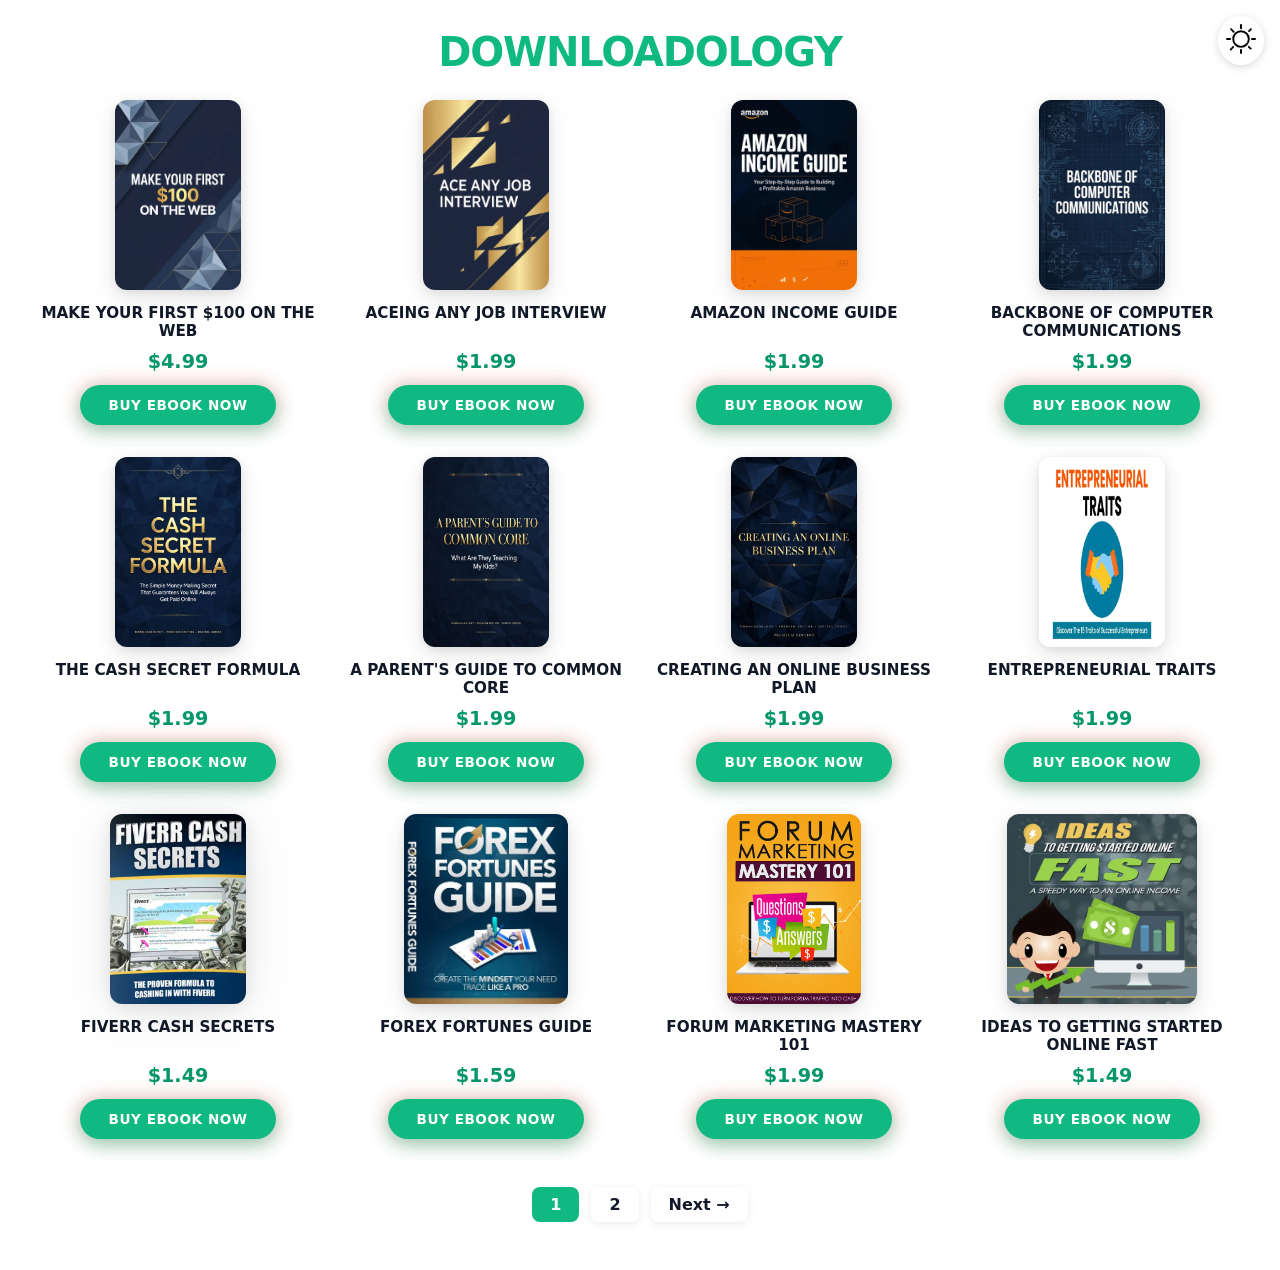
==== commit 84d7c96b: "Rename Index.html to index.html" ====
--- a/index.html
+++ b/index.html
@@ -3,181 +3,194 @@
 <head>
 <meta charset="UTF-8">
 <meta name="viewport" content="width=device-width, initial-scale=1">
+<meta name="color-scheme" content="light dark">
 <title>DOWNLOADOLOGY - Ebook Store</title>
 <style>
-*{box-sizing:border-box}
-body{margin:0;background:#ffffff;font-family:Inter,ui-sans-serif,system-ui,-apple-system,Segoe UI,Roboto,Helvetica,Arial}
+*{box-sizing:border-box; transition: background-color 0.25s ease, color 0.25s ease;}
+:root{
+  --bg:#ffffff;
+  --text:#111827;
+  --card:#ffffff;
+  --price:#059669;
+}
+@media (prefers-color-scheme: dark){
+  :root{
+    --bg:#0f172a;
+    --text:#f1f5f9;
+    --card:#1e293b;
+    --price:#10b981;
+  }
+}
+html.dark{
+  --bg:#0f172a;
+  --text:#f1f5f9;
+  --card:#1e293b;
+  --price:#10b981;
+}
+body{margin:0;background:var(--bg) !important;color:var(--text);font-family:Inter,ui-sans-serif,system-ui,-apple-system,Segoe UI,Roboto,Helvetica,Arial}
+#themeToggle{ border:0; background:var(--card); cursor:pointer; position:fixed; top:16px; right:16px; z-index:99; padding:8px; border-radius:50%; box-shadow:0 2px 8px rgba(0,0,0,0.15); }
+.sun{ fill: black; } .moon{ fill: transparent; }
+.dark .sun{ fill: transparent; } .dark .moon{ fill: white; }
+@media (prefers-color-scheme: dark){
+  .sun{ fill: transparent; } .moon{ fill: white; }
+  html:not(.light) .sun{ fill: transparent; } html:not(.light) .moon{ fill: white; }
+}
+.buy{
+  display:inline-block; margin-top:12px; background:#10b981; color:white !important;
+  padding:12px 28px; border-radius:9999px; font-weight:900; text-decoration:none;
+  font-size:0.85rem; letter-spacing:0.04em;
+  box-shadow:0 6px 18px rgba(16,185,129,0.4), 0 0 20px rgba(251,146,60,0.25), 0 0 20px rgba(236,72,153,0.25);
+}
+.buy:hover{ background:#059669; transform:scale(1.03); }
 </style>
 </head>
-<body style="background:#ffffff;min-height:100vh;width:100%;margin:0;padding:32px 20px 48px;">
+<body style="min-height:100vh;width:100%;margin:0;padding:32px 20px 48px;background:var(--bg);">
+
+<button id="themeToggle" aria-label="Toggle theme">
+  <svg aria-hidden="true" width="30px" xmlns="http://www.w3.org/2000/svg" viewBox="0 0 24 24">
+    <path class="sun" fill-rule="evenodd" d="M12 17.5a5.5 5.5 0 1 0 0-11 5.5 5.5 0 0 0 0 11zm0 1.5a7 7 0 1 0 0-14 7 7 0 0 0 0 14zm12-7a.8.8 0 0 1-.8.8h-2.4a.8.8 0 0 1 0-1.6h2.4a.8.8 0 0 1 .8.8zM4 12a.8.8 0 0 1-.8.8H.8a.8.8 0 0 1 0-1.6h2.5a.8.8 0 0 1 .8.8zm16.5-8.5a.8.8 0 0 1 0 1l-1.8 1.8a.8.8 0 0 1-1-1l1.7-1.8a.8.8 0 0 1 1 0zM6.3 17.7a.8.8 0 0 1 0 1l-1.7 1.8a.8.8 0 1 1-1-1l1.7-1.8a.8.8 0 0 1 1 0zM12 0a.8.8 0 0 1 .8.8v2.5a.8.8 0 0 1-1.6 0V.8A.8.8 0 0 1 12 0zm0 20a.8.8 0 0 1 .8.8v2.4a.8.8 0 0 1-1.6 0v-2.4a.8.8 0 0 1 .8-.8zM3.5 3.5a.8.8 0 0 1 1 0l1.8 1.8a.8.8 0 1 1-1 1L3.5 4.6a.8.8 0 0 1 0-1zm14.2 14.2a.8.8 0 0 1 1 0l1.8 1.7a.8.8 0 0 1-1 1l-1.8-1.7a.8.8 0 0 1 0-1z"/>
+    <path class="moon" fill-rule="evenodd" d="M16.5 6A10.5 10.5 0 0 1 4.7 16.4 8.5 8.5 0 1 0 16.4 4.7l.1 1.3zm-1.7-2a9 9 0 0 1 .2 2 9 9 0 0 1-11 8.8 9.4 9.4 0 0 1-.8-.3c-.4 0-.8.3-.7.7a10 10 0 0 0 .3.8 10 10 0 0 0 9.2 6 10 10 0 0 0 4-19.2 9.7 9.7 0 0 0-.9-.3c-.3-.1-.7.3-.6.7a9 9 0 0 1 .3.8z"/>
+  </svg>
+</button>
+
 <header style="margin-bottom:28px">
 <h1 style="color:#10b981;font-size:2.5rem;font-weight:800;letter-spacing:-0.03em;text-align:center;margin:0;line-height:1;">DOWNLOADOLOGY</h1>
 </header>
 <main style="max-width:1200px;margin:0 auto;display:grid;grid-template-columns:repeat(auto-fit,minmax(260px,1fr));gap:32px;align-items:start;">
 
-<div style="background:transparent;border:none;box-shadow:none;padding:0;display:flex;flex-direction:column;align-items:center;text-align:center;">
-<a href="https://payhip.com/b/4QgJm" target="_blank" rel="noopener noreferrer" style="display:block;text-decoration:none">
-<img src="cover1.webp" alt="MAKE YOUR FIRST $100 ON THE WEB" style="width:100%;height:190px;object-fit:cover;border-radius:12px;display:block;box-shadow:0 8px 24px rgba(0,0,0,0.10),0 2px 8px rgba(0,0,0,0.08);background:#f5f5f5">
+<div style="display:flex;flex-direction:column;align-items:center;text-align:center;">
+<a href="https://payhip.com/b/4QgJm" target="_blank" style="display:block;text-decoration:none">
+<img src="cover1.webp" alt="MAKE YOUR FIRST $100 ON THE WEB" style="width:100%;height:190px;object-fit:cover;border-radius:12px;display:block;box-shadow:0 8px 24px rgba(0,0,0,0.10),0 2px 8px rgba(0,0,0,0.08);">
 </a>
-<a href="https://payhip.com/b/4QgJm" target="_blank" rel="noopener noreferrer" style="text-decoration:none;margin-top:14px;display:block">
-<h2 style="margin:0;font-size:0.95rem;font-weight:700;line-height:1.25;letter-spacing:-0.01em;color:#111827;text-transform:uppercase;min-height:38px;">MAKE YOUR FIRST $100 ON THE WEB</h2>
-</a>
-<div style="margin-top:8px;color:#059669;font-weight:800;font-size:1.2rem;line-height:1;">$4.99</div>
-<a href="https://payhip.com/b/4QgJm" target="_blank" rel="noopener noreferrer" style="display:inline-block;margin-top:12px;background:transparent;border:none;box-shadow:none;padding:0;line-height:0;text-decoration:none">
-<img src="buy-button.webp" alt="Buy Ebook Now" style="display:block;width:186px;height:auto;max-width:100%;background:transparent;border:none;box-shadow:none;outline:none;">
-</a>
+<h2 style="margin:14px 0 0;font-size:0.95rem;font-weight:700;color:var(--text);text-transform:uppercase;min-height:38px;">MAKE YOUR FIRST $100 ON THE WEB</h2>
+<div style="margin-top:8px;color:var(--price);font-weight:800;font-size:1.2rem;">$4.99</div>
+<a href="https://payhip.com/b/4QgJm" target="_blank" class="buy">BUY EBOOK NOW</a>
 </div>
 
-<div style="background:transparent;border:none;box-shadow:none;padding:0;display:flex;flex-direction:column;align-items:center;text-align:center;">
-<a href="https://payhip.com/b/1NyBj" target="_blank" rel="noopener noreferrer" style="display:block;text-decoration:none">
-<img src="cover2.webp" alt="ACEING ANY JOB INTERVIEW" style="width:100%;height:190px;object-fit:cover;border-radius:12px;display:block;box-shadow:0 8px 24px rgba(0,0,0,0.10),0 2px 8px rgba(0,0,0,0.08);background:#1e2a44">
+<div style="display:flex;flex-direction:column;align-items:center;text-align:center;">
+<a href="https://payhip.com/b/1NyBj" target="_blank" style="display:block;text-decoration:none">
+<img src="cover2.webp" alt="ACEING ANY JOB INTERVIEW" style="width:100%;height:190px;object-fit:cover;border-radius:12px;display:block;box-shadow:0 8px 24px rgba(0,0,0,0.10),0 2px 8px rgba(0,0,0,0.08);">
 </a>
-<a href="https://payhip.com/b/1NyBj" target="_blank" rel="noopener noreferrer" style="text-decoration:none;margin-top:14px;display:block">
-<h2 style="margin:0;font-size:0.95rem;font-weight:700;line-height:1.25;letter-spacing:-0.01em;color:#111827;text-transform:uppercase;min-height:38px;">ACEING ANY JOB INTERVIEW</h2>
-</a>
-<div style="margin-top:8px;color:#059669;font-weight:800;font-size:1.2rem;line-height:1;">$1.99</div>
-<a href="https://payhip.com/b/1NyBj" target="_blank" rel="noopener noreferrer" style="display:inline-block;margin-top:12px;background:transparent;border:none;box-shadow:none;padding:0;line-height:0;text-decoration:none">
-<img src="buy-button.webp" alt="Buy Ebook Now" style="display:block;width:186px;height:auto;max-width:100%;background:transparent;border:none;box-shadow:none;outline:none;">
-</a>
+<h2 style="margin:14px 0 0;font-size:0.95rem;font-weight:700;color:var(--text);text-transform:uppercase;min-height:38px;">ACEING ANY JOB INTERVIEW</h2>
+<div style="margin-top:8px;color:var(--price);font-weight:800;font-size:1.2rem;">$1.99</div>
+<a href="https://payhip.com/b/1NyBj" target="_blank" class="buy">BUY EBOOK NOW</a>
 </div>
 
-<div style="background:transparent;border:none;box-shadow:none;padding:0;display:flex;flex-direction:column;align-items:center;text-align:center;">
-<a href="https://payhip.com/b/q6oDh" target="_blank" rel="noopener noreferrer" style="display:block;text-decoration:none">
-<img src="cover3.webp" alt="AMAZON INCOME GUIDE" style="width:100%;height:190px;object-fit:cover;border-radius:12px;display:block;box-shadow:0 8px 24px rgba(0,0,0,0.10),0 2px 8px rgba(0,0,0,0.08);background:#f5f5f5">
+<div style="display:flex;flex-direction:column;align-items:center;text-align:center;">
+<a href="https://payhip.com/b/q6oDh" target="_blank" style="display:block;text-decoration:none">
+<img src="cover3.webp" alt="AMAZON INCOME GUIDE" style="width:100%;height:190px;object-fit:cover;border-radius:12px;display:block;box-shadow:0 8px 24px rgba(0,0,0,0.10),0 2px 8px rgba(0,0,0,0.08);">
 </a>
-<a href="https://payhip.com/b/q6oDh" target="_blank" rel="noopener noreferrer" style="text-decoration:none;margin-top:14px;display:block">
-<h2 style="margin:0;font-size:0.95rem;font-weight:700;line-height:1.25;letter-spacing:-0.01em;color:#111827;text-transform:uppercase;min-height:38px;">AMAZON INCOME GUIDE</h2>
-</a>
-<div style="margin-top:8px;color:#059669;font-weight:800;font-size:1.2rem;line-height:1;">$1.99</div>
-<a href="https://payhip.com/b/q6oDh" target="_blank" rel="noopener noreferrer" style="display:inline-block;margin-top:12px;background:transparent;border:none;box-shadow:none;padding:0;line-height:0;text-decoration:none">
-<img src="buy-button.webp" alt="Buy Ebook Now" style="display:block;width:186px;height:auto;max-width:100%;background:transparent;border:none;box-shadow:none;outline:none;">
-</a>
+<h2 style="margin:14px 0 0;font-size:0.95rem;font-weight:700;color:var(--text);text-transform:uppercase;min-height:38px;">AMAZON INCOME GUIDE</h2>
+<div style="margin-top:8px;color:var(--price);font-weight:800;font-size:1.2rem;">$1.99</div>
+<a href="https://payhip.com/b/q6oDh" target="_blank" class="buy">BUY EBOOK NOW</a>
 </div>
 
-<div style="background:transparent;border:none;box-shadow:none;padding:0;display:flex;flex-direction:column;align-items:center;text-align:center;">
-<a href="https://payhip.com/b/oHRij" target="_blank" rel="noopener noreferrer" style="display:block;text-decoration:none">
-<img src="cover4.webp" alt="BACKBONE OF COMPUTER COMMUNICATIONS" style="width:100%;height:190px;object-fit:cover;border-radius:12px;display:block;box-shadow:0 8px 24px rgba(0,0,0,0.10),0 2px 8px rgba(0,0,0,0.08);background:#f5f5f5">
+<div style="display:flex;flex-direction:column;align-items:center;text-align:center;">
+<a href="https://payhip.com/b/oHRij" target="_blank" style="display:block;text-decoration:none">
+<img src="cover4.webp" alt="BACKBONE OF COMPUTER COMMUNICATIONS" style="width:100%;height:190px;object-fit:cover;border-radius:12px;display:block;box-shadow:0 8px 24px rgba(0,0,0,0.10),0 2px 8px rgba(0,0,0,0.08);">
 </a>
-<a href="https://payhip.com/b/oHRij" target="_blank" rel="noopener noreferrer" style="text-decoration:none;margin-top:14px;display:block">
-<h2 style="margin:0;font-size:0.95rem;font-weight:700;line-height:1.25;letter-spacing:-0.01em;color:#111827;text-transform:uppercase;min-height:38px;">BACKBONE OF COMPUTER COMMUNICATIONS</h2>
-</a>
-<div style="margin-top:8px;color:#059669;font-weight:800;font-size:1.2rem;line-height:1;">$1.99</div>
-<a href="https://payhip.com/b/oHRij" target="_blank" rel="noopener noreferrer" style="display:inline-block;margin-top:12px;background:transparent;border:none;box-shadow:none;padding:0;line-height:0;text-decoration:none">
-<img src="buy-button.webp" alt="Buy Ebook Now" style="display:block;width:186px;height:auto;max-width:100%;background:transparent;border:none;box-shadow:none;outline:none;">
-</a>
+<h2 style="margin:14px 0 0;font-size:0.95rem;font-weight:700;color:var(--text);text-transform:uppercase;min-height:38px;">BACKBONE OF COMPUTER COMMUNICATIONS</h2>
+<div style="margin-top:8px;color:var(--price);font-weight:800;font-size:1.2rem;">$1.99</div>
+<a href="https://payhip.com/b/oHRij" target="_blank" class="buy">BUY EBOOK NOW</a>
 </div>
 
-<div style="background:transparent;border:none;box-shadow:none;padding:0;display:flex;flex-direction:column;align-items:center;text-align:center;">
-<a href="https://payhip.com/b/nQ8Hs" target="_blank" rel="noopener noreferrer" style="display:block;text-decoration:none">
-<img src="cover5.webp" alt="THE CASH SECRET FORMULA" style="width:100%;height:190px;object-fit:cover;border-radius:12px;display:block;box-shadow:0 8px 24px rgba(0,0,0,0.10),0 2px 8px rgba(0,0,0,0.08);background:#0a1930">
+<div style="display:flex;flex-direction:column;align-items:center;text-align:center;">
+<a href="https://payhip.com/b/nQ8Hs" target="_blank" style="display:block;text-decoration:none">
+<img src="cover5.webp" alt="THE CASH SECRET FORMULA" style="width:100%;height:190px;object-fit:cover;border-radius:12px;display:block;box-shadow:0 8px 24px rgba(0,0,0,0.10),0 2px 8px rgba(0,0,0,0.08);">
 </a>
-<a href="https://payhip.com/b/nQ8Hs" target="_blank" rel="noopener noreferrer" style="text-decoration:none;margin-top:14px;display:block">
-<h2 style="margin:0;font-size:0.95rem;font-weight:700;line-height:1.25;letter-spacing:-0.01em;color:#111827;text-transform:uppercase;min-height:38px;">THE CASH SECRET FORMULA</h2>
-</a>
-<div style="margin-top:8px;color:#059669;font-weight:800;font-size:1.2rem;line-height:1;">$1.99</div>
-<a href="https://payhip.com/b/nQ8Hs" target="_blank" rel="noopener noreferrer" style="display:inline-block;margin-top:12px;background:transparent;border:none;box-shadow:none;padding:0;line-height:0;text-decoration:none">
-<img src="buy-button.webp" alt="Buy Ebook Now" style="display:block;width:186px;height:auto;max-width:100%;background:transparent;border:none;box-shadow:none;outline:none;">
-</a>
+<h2 style="margin:14px 0 0;font-size:0.95rem;font-weight:700;color:var(--text);text-transform:uppercase;min-height:38px;">THE CASH SECRET FORMULA</h2>
+<div style="margin-top:8px;color:var(--price);font-weight:800;font-size:1.2rem;">$1.99</div>
+<a href="https://payhip.com/b/nQ8Hs" target="_blank" class="buy">BUY EBOOK NOW</a>
 </div>
 
-<div style="background:transparent;border:none;box-shadow:none;padding:0;display:flex;flex-direction:column;align-items:center;text-align:center;">
-<a href="https://payhip.com/b/OY6WL" target="_blank" rel="noopener noreferrer" style="display:block;text-decoration:none">
-<img src="cover6.webp" alt="A PARENT'S GUIDE TO COMMON CORE" style="width:100%;height:190px;object-fit:cover;border-radius:12px;display:block;box-shadow:0 8px 24px rgba(0,0,0,0.10),0 2px 8px rgba(0,0,0,0.08);background:#0a1930">
+<div style="display:flex;flex-direction:column;align-items:center;text-align:center;">
+<a href="https://payhip.com/b/OY6WL" target="_blank" style="display:block;text-decoration:none">
+<img src="cover6.webp" alt="A PARENT'S GUIDE TO COMMON CORE" style="width:100%;height:190px;object-fit:cover;border-radius:12px;display:block;box-shadow:0 8px 24px rgba(0,0,0,0.10),0 2px 8px rgba(0,0,0,0.08);">
 </a>
-<a href="https://payhip.com/b/OY6WL" target="_blank" rel="noopener noreferrer" style="text-decoration:none;margin-top:14px;display:block">
-<h2 style="margin:0;font-size:0.95rem;font-weight:700;line-height:1.25;letter-spacing:-0.01em;color:#111827;text-transform:uppercase;min-height:38px;">A PARENT'S GUIDE TO COMMON CORE</h2>
-</a>
-<div style="margin-top:8px;color:#059669;font-weight:800;font-size:1.2rem;line-height:1;">$1.99</div>
-<a href="https://payhip.com/b/OY6WL" target="_blank" rel="noopener noreferrer" style="display:inline-block;margin-top:12px;background:transparent;border:none;box-shadow:none;padding:0;line-height:0;text-decoration:none">
-<img src="buy-button.webp" alt="Buy Ebook Now" style="display:block;width:186px;height:auto;max-width:100%;background:transparent;border:none;box-shadow:none;outline:none;">
-</a>
+<h2 style="margin:14px 0 0;font-size:0.95rem;font-weight:700;color:var(--text);text-transform:uppercase;min-height:38px;">A PARENT'S GUIDE TO COMMON CORE</h2>
+<div style="margin-top:8px;color:var(--price);font-weight:800;font-size:1.2rem;">$1.99</div>
+<a href="https://payhip.com/b/OY6WL" target="_blank" class="buy">BUY EBOOK NOW</a>
 </div>
 
-<div style="background:transparent;border:none;box-shadow:none;padding:0;display:flex;flex-direction:column;align-items:center;text-align:center;">
-<a href="https://payhip.com/b/uhk8K" target="_blank" rel="noopener noreferrer" style="display:block;text-decoration:none">
-<img src="cover7.webp" alt="CREATING AN ONLINE BUSINESS PLAN" style="width:100%;height:190px;object-fit:cover;border-radius:12px;display:block;box-shadow:0 8px 24px rgba(0,0,0,0.10),0 2px 8px rgba(0,0,0,0.08);background:#0a1930">
+<div style="display:flex;flex-direction:column;align-items:center;text-align:center;">
+<a href="https://payhip.com/b/uhk8K" target="_blank" style="display:block;text-decoration:none">
+<img src="cover7.webp" alt="CREATING AN ONLINE BUSINESS PLAN" style="width:100%;height:190px;object-fit:cover;border-radius:12px;display:block;box-shadow:0 8px 24px rgba(0,0,0,0.10),0 2px 8px rgba(0,0,0,0.08);">
 </a>
-<a href="https://payhip.com/b/uhk8K" target="_blank" rel="noopener noreferrer" style="text-decoration:none;margin-top:14px;display:block">
-<h2 style="margin:0;font-size:0.95rem;font-weight:700;line-height:1.25;letter-spacing:-0.01em;color:#111827;text-transform:uppercase;min-height:38px;">CREATING AN ONLINE BUSINESS PLAN</h2>
-</a>
-<div style="margin-top:8px;color:#059669;font-weight:800;font-size:1.2rem;line-height:1;">$1.99</div>
-<a href="https://payhip.com/b/uhk8K" target="_blank" rel="noopener noreferrer" style="display:inline-block;margin-top:12px;background:transparent;border:none;box-shadow:none;padding:0;line-height:0;text-decoration:none">
-<img src="buy-button.webp" alt="Buy Ebook Now" style="display:block;width:186px;height:auto;max-width:100%;background:transparent;border:none;box-shadow:none;outline:none;">
-</a>
+<h2 style="margin:14px 0 0;font-size:0.95rem;font-weight:700;color:var(--text);text-transform:uppercase;min-height:38px;">CREATING AN ONLINE BUSINESS PLAN</h2>
+<div style="margin-top:8px;color:var(--price);font-weight:800;font-size:1.2rem;">$1.99</div>
+<a href="https://payhip.com/b/uhk8K" target="_blank" class="buy">BUY EBOOK NOW</a>
 </div>
 
-<div style="background:transparent;border:none;box-shadow:none;padding:0;display:flex;flex-direction:column;align-items:center;text-align:center;">
-<a href="https://payhip.com/b/56aln" target="_blank" rel="noopener noreferrer" style="display:block;text-decoration:none;background:#ffffff;border-radius:12px;overflow:hidden;box-shadow:0 8px 24px rgba(0,0,0,0.10),0 2px 8px rgba(0,0,0,0.08);">
+<div style="display:flex;flex-direction:column;align-items:center;text-align:center;">
+<a href="https://payhip.com/b/56aln" target="_blank" style="display:block;text-decoration:none;background:#ffffff;border-radius:12px;overflow:hidden;box-shadow:0 8px 24px rgba(0,0,0,0.10),0 2px 8px rgba(0,0,0,0.08);">
 <img src="cover8.webp" alt="ENTREPRENEURIAL TRAITS" style="width:100%;height:190px;object-fit:contain;display:block;background:#ffffff">
 </a>
-<a href="https://payhip.com/b/56aln" target="_blank" rel="noopener noreferrer" style="text-decoration:none;margin-top:14px;display:block">
-<h2 style="margin:0;font-size:0.95rem;font-weight:700;line-height:1.25;letter-spacing:-0.01em;color:#111827;text-transform:uppercase;min-height:38px;">ENTREPRENEURIAL TRAITS</h2>
-</a>
-<div style="margin-top:8px;color:#059669;font-weight:800;font-size:1.2rem;line-height:1;">$1.99</div>
-<a href="https://payhip.com/b/56aln" target="_blank" rel="noopener noreferrer" style="display:inline-block;margin-top:12px;background:transparent;border:none;box-shadow:none;padding:0;line-height:0;text-decoration:none">
-<img src="buy-button.webp" alt="Buy Ebook Now" style="display:block;width:186px;height:auto;max-width:100%;background:transparent;border:none;box-shadow:none;outline:none;">
-</a>
+<h2 style="margin:14px 0 0;font-size:0.95rem;font-weight:700;color:var(--text);text-transform:uppercase;min-height:38px;">ENTREPRENEURIAL TRAITS</h2>
+<div style="margin-top:8px;color:var(--price);font-weight:800;font-size:1.2rem;">$1.99</div>
+<a href="https://payhip.com/b/56aln" target="_blank" class="buy">BUY EBOOK NOW</a>
 </div>
 
-<div style="background:transparent;border:none;box-shadow:none;padding:0;display:flex;flex-direction:column;align-items:center;text-align:center;">
-<a href="https://payhip.com/b/BKQtG" target="_blank" rel="noopener noreferrer" style="display:block;text-decoration:none">
-<img src="cover9.webp" alt="FIVERR CASH SECRETS" style="width:100%;height:190px;object-fit:cover;border-radius:12px;display:block;filter:drop-shadow(0 8px 24px rgba(0,0,0,0.10)) drop-shadow(0 2px 8px rgba(0,0,0,0.08));background:#ffffff">
+<div style="display:flex;flex-direction:column;align-items:center;text-align:center;">
+<a href="https://payhip.com/b/BKQtG" target="_blank" style="display:block;text-decoration:none">
+<img src="cover9.webp" alt="FIVERR CASH SECRETS" style="width:100%;height:190px;object-fit:cover;border-radius:12px;display:block;filter:drop-shadow(0 8px 24px rgba(0,0,0,0.10)) drop-shadow(0 2px 8px rgba(0,0,0,0.08));">
 </a>
-<a href="https://payhip.com/b/BKQtG" target="_blank" rel="noopener noreferrer" style="text-decoration:none;margin-top:14px;display:block">
-<h2 style="margin:0;font-size:0.95rem;font-weight:700;line-height:1.25;letter-spacing:-0.01em;color:#111827;text-transform:uppercase;min-height:38px;">FIVERR CASH SECRETS</h2>
-</a>
-<div style="margin-top:8px;color:#059669;font-weight:800;font-size:1.2rem;line-height:1;">$1.49</div>
-<a href="https://payhip.com/b/BKQtG" target="_blank" rel="noopener noreferrer" style="display:inline-block;margin-top:12px;background:transparent;border:none;box-shadow:none;padding:0;line-height:0;text-decoration:none">
-<img src="buy-button.webp" alt="Buy Ebook Now" style="display:block;width:186px;height:auto;max-width:100%;background:transparent;border:none;box-shadow:none;outline:none;">
-</a>
+<h2 style="margin:14px 0 0;font-size:0.95rem;font-weight:700;color:var(--text);text-transform:uppercase;min-height:38px;">FIVERR CASH SECRETS</h2>
+<div style="margin-top:8px;color:var(--price);font-weight:800;font-size:1.2rem;">$1.49</div>
+<a href="https://payhip.com/b/BKQtG" target="_blank" class="buy">BUY EBOOK NOW</a>
 </div>
 
-<div style="background:transparent;border:none;box-shadow:none;padding:0;display:flex;flex-direction:column;align-items:center;text-align:center;">
-<a href="https://payhip.com/b/Mtq8f" target="_blank" rel="noopener noreferrer" style="display:block;text-decoration:none">
-<img src="forex10.webp" alt="FOREX FORTUNES GUIDE" style="width:100%;height:190px;object-fit:cover;border-radius:12px;display:block;box-shadow:0 8px 24px rgba(0,0,0,0.10),0 2px 8px rgba(0,0,0,0.08);background:#0a1930">
+<div style="display:flex;flex-direction:column;align-items:center;text-align:center;">
+<a href="https://payhip.com/b/Mtq8f" target="_blank" style="display:block;text-decoration:none">
+<img src="forex10.webp" alt="FOREX FORTUNES GUIDE" style="width:100%;height:190px;object-fit:cover;border-radius:12px;display:block;box-shadow:0 8px 24px rgba(0,0,0,0.10),0 2px 8px rgba(0,0,0,0.08);">
 </a>
-<a href="https://payhip.com/b/Mtq8f" target="_blank" rel="noopener noreferrer" style="text-decoration:none;margin-top:14px;display:block">
-<h2 style="margin:0;font-size:0.95rem;font-weight:700;line-height:1.25;letter-spacing:-0.01em;color:#111827;text-transform:uppercase;min-height:38px;">FOREX FORTUNES GUIDE</h2>
-</a>
-<div style="margin-top:8px;color:#059669;font-weight:800;font-size:1.2rem;line-height:1;">$1.59</div>
-<a href="https://payhip.com/b/Mtq8f" target="_blank" rel="noopener noreferrer" style="display:inline-block;margin-top:12px;background:transparent;border:none;box-shadow:none;padding:0;line-height:0;text-decoration:none">
-<img src="buy-button.webp" alt="Buy Ebook Now" style="display:block;width:186px;height:auto;max-width:100%;background:transparent;border:none;box-shadow:none;outline:none;">
-</a>
+<h2 style="margin:14px 0 0;font-size:0.95rem;font-weight:700;color:var(--text);text-transform:uppercase;min-height:38px;">FOREX FORTUNES GUIDE</h2>
+<div style="margin-top:8px;color:var(--price);font-weight:800;font-size:1.2rem;">$1.59</div>
+<a href="https://payhip.com/b/Mtq8f" target="_blank" class="buy">BUY EBOOK NOW</a>
 </div>
 
-<div style="background:transparent;border:none;box-shadow:none;padding:0;display:flex;flex-direction:column;align-items:center;text-align:center;">
-<a href="https://payhip.com/b/hObLT" target="_blank" rel="noopener noreferrer" style="display:block;text-decoration:none">
-<img src="cover11.webp" alt="FORUM MARKETING MASTERY 101" style="width:100%;height:190px;object-fit:cover;border-radius:12px;display:block;box-shadow:0 8px 24px rgba(0,0,0,0.10),0 2px 8px rgba(0,0,0,0.08);background:#f5f5f5">
+<div style="display:flex;flex-direction:column;align-items:center;text-align:center;">
+<a href="https://payhip.com/b/hObLT" target="_blank" style="display:block;text-decoration:none">
+<img src="cover11.webp" alt="FORUM MARKETING MASTERY 101" style="width:100%;height:190px;object-fit:cover;border-radius:12px;display:block;box-shadow:0 8px 24px rgba(0,0,0,0.10),0 2px 8px rgba(0,0,0,0.08);">
 </a>
-<a href="https://payhip.com/b/hObLT" target="_blank" rel="noopener noreferrer" style="text-decoration:none;margin-top:14px;display:block">
-<h2 style="margin:0;font-size:0.95rem;font-weight:700;line-height:1.25;letter-spacing:-0.01em;color:#111827;text-transform:uppercase;min-height:38px;">FORUM MARKETING MASTERY 101</h2>
-</a>
-<div style="margin-top:8px;color:#059669;font-weight:800;font-size:1.2rem;line-height:1;">$1.99</div>
-<a href="https://payhip.com/b/hObLT" target="_blank" rel="noopener noreferrer" style="display:inline-block;margin-top:12px;background:transparent;border:none;box-shadow:none;padding:0;line-height:0;text-decoration:none">
-<img src="buy-button.webp" alt="Buy Ebook Now" style="display:block;width:186px;height:auto;max-width:100%;background:transparent;border:none;box-shadow:none;outline:none;">
-</a>
+<h2 style="margin:14px 0 0;font-size:0.95rem;font-weight:700;color:var(--text);text-transform:uppercase;min-height:38px;">FORUM MARKETING MASTERY 101</h2>
+<div style="margin-top:8px;color:var(--price);font-weight:800;font-size:1.2rem;">$1.99</div>
+<a href="https://payhip.com/b/hObLT" target="_blank" class="buy">BUY EBOOK NOW</a>
 </div>
 
-<div style="background:transparent;border:none;box-shadow:none;padding:0;display:flex;flex-direction:column;align-items:center;text-align:center;">
-<a href="https://payhip.com/b/E03d1" target="_blank" rel="noopener noreferrer" style="display:block;text-decoration:none">
-<img src="cover12.webp" alt="IDEAS TO GETTING STARTED ONLINE FAST" style="width:100%;height:190px;object-fit:cover;border-radius:12px;display:block;box-shadow:0 8px 24px rgba(0,0,0,0.10),0 2px 8px rgba(0,0,0,0.08);background:#f5f5f5">
+<div style="display:flex;flex-direction:column;align-items:center;text-align:center;">
+<a href="https://payhip.com/b/E03d1" target="_blank" style="display:block;text-decoration:none">
+<img src="cover12.webp" alt="IDEAS TO GETTING STARTED ONLINE FAST" style="width:100%;height:190px;object-fit:cover;border-radius:12px;display:block;box-shadow:0 8px 24px rgba(0,0,0,0.10),0 2px 8px rgba(0,0,0,0.08);">
 </a>
-<a href="https://payhip.com/b/E03d1" target="_blank" rel="noopener noreferrer" style="text-decoration:none;margin-top:14px;display:block">
-<h2 style="margin:0;font-size:0.95rem;font-weight:700;line-height:1.25;letter-spacing:-0.01em;color:#111827;text-transform:uppercase;min-height:38px;">IDEAS TO GETTING STARTED ONLINE FAST</h2>
-</a>
-<div style="margin-top:8px;color:#059669;font-weight:800;font-size:1.2rem;line-height:1;">$1.49</div>
-<a href="https://payhip.com/b/E03d1" target="_blank" rel="noopener noreferrer" style="display:inline-block;margin-top:12px;background:transparent;border:none;box-shadow:none;padding:0;line-height:0;text-decoration:none">
-<img src="buy-button.webp" alt="Buy Ebook Now" style="display:block;width:186px;height:auto;max-width:100%;background:transparent;border:none;box-shadow:none;outline:none;">
-</a>
+<h2 style="margin:14px 0 0;font-size:0.95rem;font-weight:700;color:var(--text);text-transform:uppercase;min-height:38px;">IDEAS TO GETTING STARTED ONLINE FAST</h2>
+<div style="margin-top:8px;color:var(--price);font-weight:800;font-size:1.2rem;">$1.49</div>
+<a href="https://payhip.com/b/E03d1" target="_blank" class="buy">BUY EBOOK NOW</a>
 </div>
 
 </main>
 
-<div style="display:flex;justify-content:center;gap:12px;margin-top:48px;align-items:center;">
-  <span style="background:#10b981;color:white;padding:8px 18px;border-radius:8px;font-weight:800;font-size:0.9rem;">1</span>
-  <a href="page2.html" style="background:white;color:#111827;padding:8px 18px;border-radius:8px;font-weight:700;font-size:0.9rem;text-decoration:none;box-shadow:0 2px 8px rgba(0,0,0,0.08);">2</a>
-  <a href="page2.html" style="background:white;color:#111827;padding:8px 18px;border-radius:8px;font-weight:700;font-size:0.9rem;text-decoration:none;box-shadow:0 2px 8px rgba(0,0,0,0.08);">Next →</a>
+<div style="display:flex;justify-content:center;gap:12px;margin-top:48px;">
+  <span style="background:#10b981;color:white;padding:8px 18px;border-radius:8px;font-weight:800;">1</span>
+  <a href="page2.html" style="background:var(--card);color:var(--text);padding:8px 18px;border-radius:8px;font-weight:700;text-decoration:none;box-shadow:0 2px 8px rgba(0,0,0,0.08);">2</a>
+  <a href="page2.html" style="background:var(--card);color:var(--text);padding:8px 18px;border-radius:8px;font-weight:700;text-decoration:none;box-shadow:0 2px 8px rgba(0,0,0,0.08);">Next →</a>
 </div>
+
+<script>
+const theme = (() => {
+  const ls = localStorage?.getItem("theme") ?? '';
+  if (['dark','light'].includes(ls)) return ls;
+  if (window.matchMedia('(prefers-color-scheme: dark)').matches) return 'dark';
+  return 'light';
+})();
+if (theme === 'dark') document.documentElement.classList.add('dark');
+else document.documentElement.classList.remove('dark');
+localStorage.setItem('theme', theme);
+document.getElementById("themeToggle")?.addEventListener("click", () => {
+  const el = document.documentElement;
+  el.classList.toggle("dark");
+  const isDark = el.classList.contains("dark");
+  localStorage.setItem("theme", isDark ? "dark" : "light");
+});
+</script>
 
 </body>
 </html>
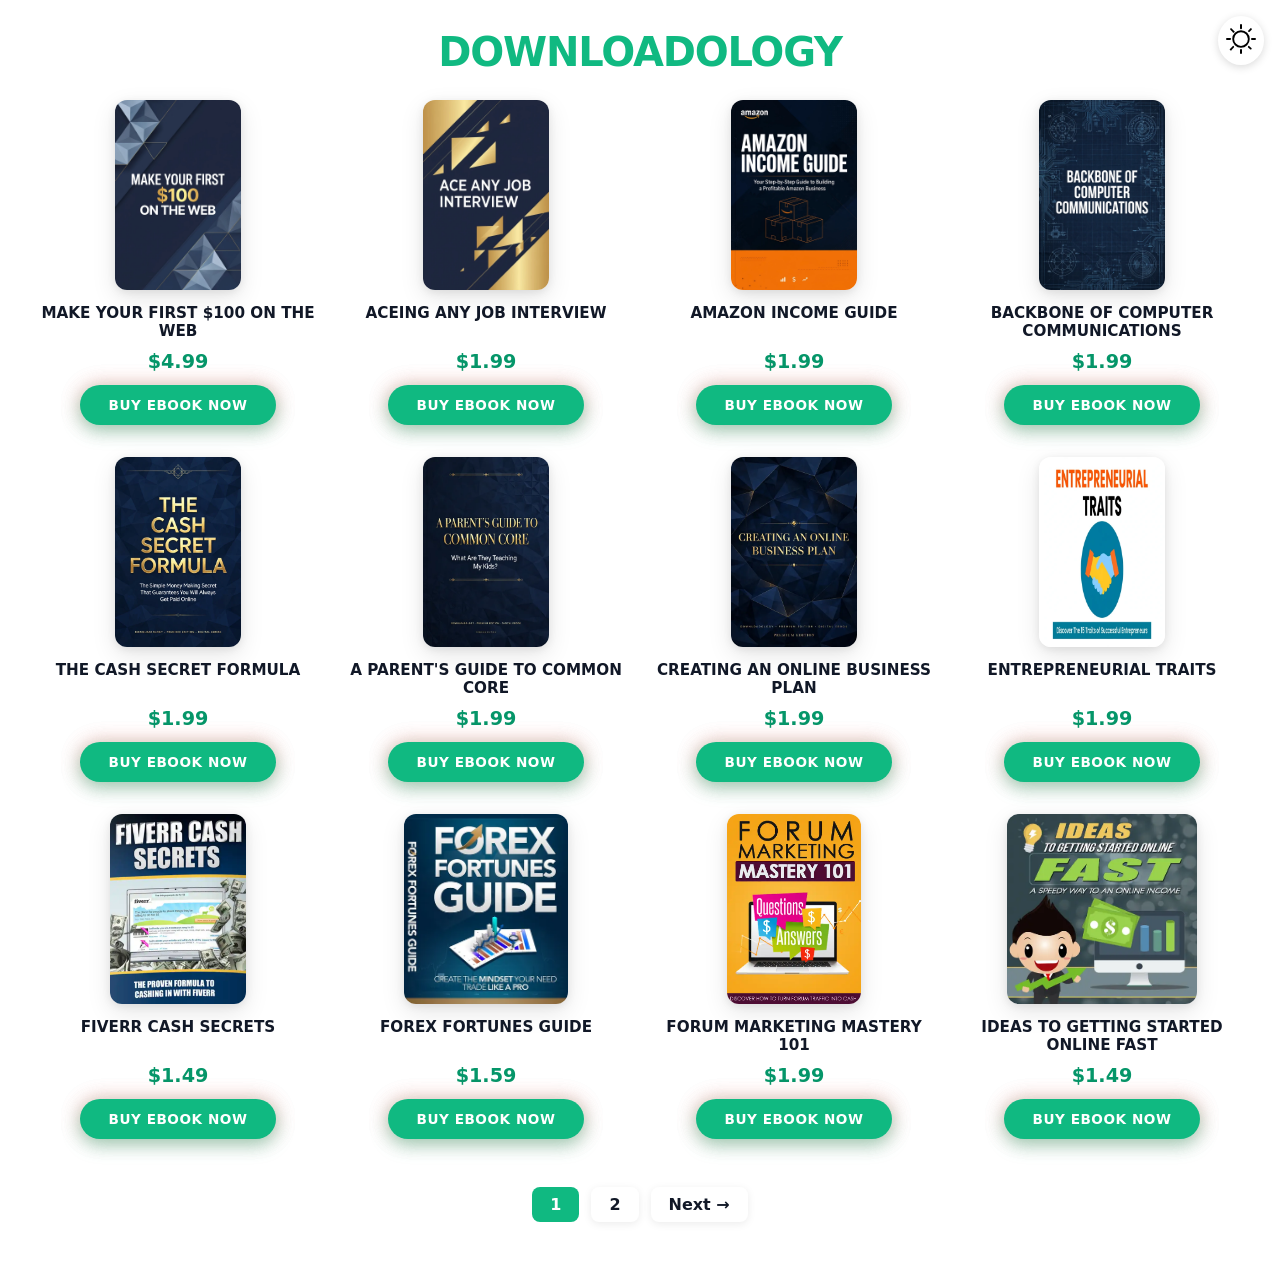
==== commit f18d6a7b: "Add files via upload" ====
--- a/index.html
+++ b/index.html
@@ -5,44 +5,8 @@
 <meta name="viewport" content="width=device-width, initial-scale=1">
 <meta name="color-scheme" content="light dark">
 <title>DOWNLOADOLOGY - Ebook Store</title>
-<style>
-*{box-sizing:border-box; transition: background-color 0.25s ease, color 0.25s ease;}
-:root{
-  --bg:#ffffff;
-  --text:#111827;
-  --card:#ffffff;
-  --price:#059669;
-}
-@media (prefers-color-scheme: dark){
-  :root{
-    --bg:#0f172a;
-    --text:#f1f5f9;
-    --card:#1e293b;
-    --price:#10b981;
-  }
-}
-html.dark{
-  --bg:#0f172a;
-  --text:#f1f5f9;
-  --card:#1e293b;
-  --price:#10b981;
-}
-body{margin:0;background:var(--bg) !important;color:var(--text);font-family:Inter,ui-sans-serif,system-ui,-apple-system,Segoe UI,Roboto,Helvetica,Arial}
-#themeToggle{ border:0; background:var(--card); cursor:pointer; position:fixed; top:16px; right:16px; z-index:99; padding:8px; border-radius:50%; box-shadow:0 2px 8px rgba(0,0,0,0.15); }
-.sun{ fill: black; } .moon{ fill: transparent; }
-.dark .sun{ fill: transparent; } .dark .moon{ fill: white; }
-@media (prefers-color-scheme: dark){
-  .sun{ fill: transparent; } .moon{ fill: white; }
-  html:not(.light) .sun{ fill: transparent; } html:not(.light) .moon{ fill: white; }
-}
-.buy{
-  display:inline-block; margin-top:12px; background:#10b981; color:white !important;
-  padding:12px 28px; border-radius:9999px; font-weight:900; text-decoration:none;
-  font-size:0.85rem; letter-spacing:0.04em;
-  box-shadow:0 6px 18px rgba(16,185,129,0.4), 0 0 20px rgba(251,146,60,0.25), 0 0 20px rgba(236,72,153,0.25);
-}
-.buy:hover{ background:#059669; transform:scale(1.03); }
-</style>
+<link rel="stylesheet" href="style.css">
+<script src="theme.js"></script>
 </head>
 <body style="min-height:100vh;width:100%;margin:0;padding:32px 20px 48px;background:var(--bg);">
 
@@ -58,108 +22,108 @@
 </header>
 <main style="max-width:1200px;margin:0 auto;display:grid;grid-template-columns:repeat(auto-fit,minmax(260px,1fr));gap:32px;align-items:start;">
 
-<div style="display:flex;flex-direction:column;align-items:center;text-align:center;">
+<div class="card">
 <a href="https://payhip.com/b/4QgJm" target="_blank" style="display:block;text-decoration:none">
-<img src="cover1.webp" alt="MAKE YOUR FIRST $100 ON THE WEB" style="width:100%;height:190px;object-fit:cover;border-radius:12px;display:block;box-shadow:0 8px 24px rgba(0,0,0,0.10),0 2px 8px rgba(0,0,0,0.08);">
+<img src="cover1.webp" alt="MAKE YOUR FIRST $100 ON THE WEB">
 </a>
 <h2 style="margin:14px 0 0;font-size:0.95rem;font-weight:700;color:var(--text);text-transform:uppercase;min-height:38px;">MAKE YOUR FIRST $100 ON THE WEB</h2>
 <div style="margin-top:8px;color:var(--price);font-weight:800;font-size:1.2rem;">$4.99</div>
 <a href="https://payhip.com/b/4QgJm" target="_blank" class="buy">BUY EBOOK NOW</a>
 </div>
 
-<div style="display:flex;flex-direction:column;align-items:center;text-align:center;">
+<div class="card">
 <a href="https://payhip.com/b/1NyBj" target="_blank" style="display:block;text-decoration:none">
-<img src="cover2.webp" alt="ACEING ANY JOB INTERVIEW" style="width:100%;height:190px;object-fit:cover;border-radius:12px;display:block;box-shadow:0 8px 24px rgba(0,0,0,0.10),0 2px 8px rgba(0,0,0,0.08);">
+<img src="cover2.webp" alt="ACEING ANY JOB INTERVIEW">
 </a>
 <h2 style="margin:14px 0 0;font-size:0.95rem;font-weight:700;color:var(--text);text-transform:uppercase;min-height:38px;">ACEING ANY JOB INTERVIEW</h2>
 <div style="margin-top:8px;color:var(--price);font-weight:800;font-size:1.2rem;">$1.99</div>
 <a href="https://payhip.com/b/1NyBj" target="_blank" class="buy">BUY EBOOK NOW</a>
 </div>
 
-<div style="display:flex;flex-direction:column;align-items:center;text-align:center;">
+<div class="card">
 <a href="https://payhip.com/b/q6oDh" target="_blank" style="display:block;text-decoration:none">
-<img src="cover3.webp" alt="AMAZON INCOME GUIDE" style="width:100%;height:190px;object-fit:cover;border-radius:12px;display:block;box-shadow:0 8px 24px rgba(0,0,0,0.10),0 2px 8px rgba(0,0,0,0.08);">
+<img src="cover3.webp" alt="AMAZON INCOME GUIDE">
 </a>
 <h2 style="margin:14px 0 0;font-size:0.95rem;font-weight:700;color:var(--text);text-transform:uppercase;min-height:38px;">AMAZON INCOME GUIDE</h2>
 <div style="margin-top:8px;color:var(--price);font-weight:800;font-size:1.2rem;">$1.99</div>
 <a href="https://payhip.com/b/q6oDh" target="_blank" class="buy">BUY EBOOK NOW</a>
 </div>
 
-<div style="display:flex;flex-direction:column;align-items:center;text-align:center;">
+<div class="card">
 <a href="https://payhip.com/b/oHRij" target="_blank" style="display:block;text-decoration:none">
-<img src="cover4.webp" alt="BACKBONE OF COMPUTER COMMUNICATIONS" style="width:100%;height:190px;object-fit:cover;border-radius:12px;display:block;box-shadow:0 8px 24px rgba(0,0,0,0.10),0 2px 8px rgba(0,0,0,0.08);">
+<img src="cover4.webp" alt="BACKBONE OF COMPUTER COMMUNICATIONS">
 </a>
 <h2 style="margin:14px 0 0;font-size:0.95rem;font-weight:700;color:var(--text);text-transform:uppercase;min-height:38px;">BACKBONE OF COMPUTER COMMUNICATIONS</h2>
 <div style="margin-top:8px;color:var(--price);font-weight:800;font-size:1.2rem;">$1.99</div>
 <a href="https://payhip.com/b/oHRij" target="_blank" class="buy">BUY EBOOK NOW</a>
 </div>
 
-<div style="display:flex;flex-direction:column;align-items:center;text-align:center;">
+<div class="card">
 <a href="https://payhip.com/b/nQ8Hs" target="_blank" style="display:block;text-decoration:none">
-<img src="cover5.webp" alt="THE CASH SECRET FORMULA" style="width:100%;height:190px;object-fit:cover;border-radius:12px;display:block;box-shadow:0 8px 24px rgba(0,0,0,0.10),0 2px 8px rgba(0,0,0,0.08);">
+<img src="cover5.webp" alt="THE CASH SECRET FORMULA">
 </a>
 <h2 style="margin:14px 0 0;font-size:0.95rem;font-weight:700;color:var(--text);text-transform:uppercase;min-height:38px;">THE CASH SECRET FORMULA</h2>
 <div style="margin-top:8px;color:var(--price);font-weight:800;font-size:1.2rem;">$1.99</div>
 <a href="https://payhip.com/b/nQ8Hs" target="_blank" class="buy">BUY EBOOK NOW</a>
 </div>
 
-<div style="display:flex;flex-direction:column;align-items:center;text-align:center;">
+<div class="card">
 <a href="https://payhip.com/b/OY6WL" target="_blank" style="display:block;text-decoration:none">
-<img src="cover6.webp" alt="A PARENT'S GUIDE TO COMMON CORE" style="width:100%;height:190px;object-fit:cover;border-radius:12px;display:block;box-shadow:0 8px 24px rgba(0,0,0,0.10),0 2px 8px rgba(0,0,0,0.08);">
+<img src="cover6.webp" alt="A PARENT'S GUIDE TO COMMON CORE">
 </a>
 <h2 style="margin:14px 0 0;font-size:0.95rem;font-weight:700;color:var(--text);text-transform:uppercase;min-height:38px;">A PARENT'S GUIDE TO COMMON CORE</h2>
 <div style="margin-top:8px;color:var(--price);font-weight:800;font-size:1.2rem;">$1.99</div>
 <a href="https://payhip.com/b/OY6WL" target="_blank" class="buy">BUY EBOOK NOW</a>
 </div>
 
-<div style="display:flex;flex-direction:column;align-items:center;text-align:center;">
+<div class="card">
 <a href="https://payhip.com/b/uhk8K" target="_blank" style="display:block;text-decoration:none">
-<img src="cover7.webp" alt="CREATING AN ONLINE BUSINESS PLAN" style="width:100%;height:190px;object-fit:cover;border-radius:12px;display:block;box-shadow:0 8px 24px rgba(0,0,0,0.10),0 2px 8px rgba(0,0,0,0.08);">
+<img src="cover7.webp" alt="CREATING AN ONLINE BUSINESS PLAN">
 </a>
 <h2 style="margin:14px 0 0;font-size:0.95rem;font-weight:700;color:var(--text);text-transform:uppercase;min-height:38px;">CREATING AN ONLINE BUSINESS PLAN</h2>
 <div style="margin-top:8px;color:var(--price);font-weight:800;font-size:1.2rem;">$1.99</div>
 <a href="https://payhip.com/b/uhk8K" target="_blank" class="buy">BUY EBOOK NOW</a>
 </div>
 
-<div style="display:flex;flex-direction:column;align-items:center;text-align:center;">
-<a href="https://payhip.com/b/56aln" target="_blank" style="display:block;text-decoration:none;background:#ffffff;border-radius:12px;overflow:hidden;box-shadow:0 8px 24px rgba(0,0,0,0.10),0 2px 8px rgba(0,0,0,0.08);">
-<img src="cover8.webp" alt="ENTREPRENEURIAL TRAITS" style="width:100%;height:190px;object-fit:contain;display:block;background:#ffffff">
+<div class="card">
+<a href="https://payhip.com/b/56aln" target="_blank" style="display:block;text-decoration:none">
+<img src="cover8.webp" alt="ENTREPRENEURIAL TRAITS">
 </a>
 <h2 style="margin:14px 0 0;font-size:0.95rem;font-weight:700;color:var(--text);text-transform:uppercase;min-height:38px;">ENTREPRENEURIAL TRAITS</h2>
 <div style="margin-top:8px;color:var(--price);font-weight:800;font-size:1.2rem;">$1.99</div>
 <a href="https://payhip.com/b/56aln" target="_blank" class="buy">BUY EBOOK NOW</a>
 </div>
 
-<div style="display:flex;flex-direction:column;align-items:center;text-align:center;">
+<div class="card">
 <a href="https://payhip.com/b/BKQtG" target="_blank" style="display:block;text-decoration:none">
-<img src="cover9.webp" alt="FIVERR CASH SECRETS" style="width:100%;height:190px;object-fit:cover;border-radius:12px;display:block;filter:drop-shadow(0 8px 24px rgba(0,0,0,0.10)) drop-shadow(0 2px 8px rgba(0,0,0,0.08));">
+<img src="cover9.webp" alt="FIVERR CASH SECRETS">
 </a>
 <h2 style="margin:14px 0 0;font-size:0.95rem;font-weight:700;color:var(--text);text-transform:uppercase;min-height:38px;">FIVERR CASH SECRETS</h2>
 <div style="margin-top:8px;color:var(--price);font-weight:800;font-size:1.2rem;">$1.49</div>
 <a href="https://payhip.com/b/BKQtG" target="_blank" class="buy">BUY EBOOK NOW</a>
 </div>
 
-<div style="display:flex;flex-direction:column;align-items:center;text-align:center;">
+<div class="card">
 <a href="https://payhip.com/b/Mtq8f" target="_blank" style="display:block;text-decoration:none">
-<img src="forex10.webp" alt="FOREX FORTUNES GUIDE" style="width:100%;height:190px;object-fit:cover;border-radius:12px;display:block;box-shadow:0 8px 24px rgba(0,0,0,0.10),0 2px 8px rgba(0,0,0,0.08);">
+<img src="forex10.webp" alt="FOREX FORTUNES GUIDE">
 </a>
 <h2 style="margin:14px 0 0;font-size:0.95rem;font-weight:700;color:var(--text);text-transform:uppercase;min-height:38px;">FOREX FORTUNES GUIDE</h2>
 <div style="margin-top:8px;color:var(--price);font-weight:800;font-size:1.2rem;">$1.59</div>
 <a href="https://payhip.com/b/Mtq8f" target="_blank" class="buy">BUY EBOOK NOW</a>
 </div>
 
-<div style="display:flex;flex-direction:column;align-items:center;text-align:center;">
+<div class="card">
 <a href="https://payhip.com/b/hObLT" target="_blank" style="display:block;text-decoration:none">
-<img src="cover11.webp" alt="FORUM MARKETING MASTERY 101" style="width:100%;height:190px;object-fit:cover;border-radius:12px;display:block;box-shadow:0 8px 24px rgba(0,0,0,0.10),0 2px 8px rgba(0,0,0,0.08);">
+<img src="cover11.webp" alt="FORUM MARKETING MASTERY 101">
 </a>
 <h2 style="margin:14px 0 0;font-size:0.95rem;font-weight:700;color:var(--text);text-transform:uppercase;min-height:38px;">FORUM MARKETING MASTERY 101</h2>
 <div style="margin-top:8px;color:var(--price);font-weight:800;font-size:1.2rem;">$1.99</div>
 <a href="https://payhip.com/b/hObLT" target="_blank" class="buy">BUY EBOOK NOW</a>
 </div>
 
-<div style="display:flex;flex-direction:column;align-items:center;text-align:center;">
+<div class="card">
 <a href="https://payhip.com/b/E03d1" target="_blank" style="display:block;text-decoration:none">
-<img src="cover12.webp" alt="IDEAS TO GETTING STARTED ONLINE FAST" style="width:100%;height:190px;object-fit:cover;border-radius:12px;display:block;box-shadow:0 8px 24px rgba(0,0,0,0.10),0 2px 8px rgba(0,0,0,0.08);">
+<img src="cover12.webp" alt="IDEAS TO GETTING STARTED ONLINE FAST">
 </a>
 <h2 style="margin:14px 0 0;font-size:0.95rem;font-weight:700;color:var(--text);text-transform:uppercase;min-height:38px;">IDEAS TO GETTING STARTED ONLINE FAST</h2>
 <div style="margin-top:8px;color:var(--price);font-weight:800;font-size:1.2rem;">$1.49</div>
@@ -168,29 +132,11 @@
 
 </main>
 
-<div style="display:flex;justify-content:center;gap:12px;margin-top:48px;">
-  <span style="background:#10b981;color:white;padding:8px 18px;border-radius:8px;font-weight:800;">1</span>
-  <a href="page2.html" style="background:var(--card);color:var(--text);padding:8px 18px;border-radius:8px;font-weight:700;text-decoration:none;box-shadow:0 2px 8px rgba(0,0,0,0.08);">2</a>
-  <a href="page2.html" style="background:var(--card);color:var(--text);padding:8px 18px;border-radius:8px;font-weight:700;text-decoration:none;box-shadow:0 2px 8px rgba(0,0,0,0.08);">Next →</a>
+<div class="pagination">
+  <span class="page-active">1</span>
+  <a href="page2.html" class="page-link">2</a>
+  <a href="page2.html" class="page-link">Next →</a>
 </div>
-
-<script>
-const theme = (() => {
-  const ls = localStorage?.getItem("theme") ?? '';
-  if (['dark','light'].includes(ls)) return ls;
-  if (window.matchMedia('(prefers-color-scheme: dark)').matches) return 'dark';
-  return 'light';
-})();
-if (theme === 'dark') document.documentElement.classList.add('dark');
-else document.documentElement.classList.remove('dark');
-localStorage.setItem('theme', theme);
-document.getElementById("themeToggle")?.addEventListener("click", () => {
-  const el = document.documentElement;
-  el.classList.toggle("dark");
-  const isDark = el.classList.contains("dark");
-  localStorage.setItem("theme", isDark ? "dark" : "light");
-});
-</script>
 
 </body>
 </html>
--- a/style.css
+++ b/style.css
@@ -0,0 +1,41 @@
+*{box-sizing:border-box; transition: background-color 0.25s ease, color 0.25s ease;}
+:root{
+  --bg:#ffffff;
+  --text:#111827;
+  --card:#ffffff;
+  --price:#059669;
+}
+@media (prefers-color-scheme: dark){
+  :root{
+    --bg:#0f172a;
+    --text:#f1f5f9;
+    --card:#1e293b;
+    --price:#10b981;
+  }
+}
+html.dark{
+  --bg:#0f172a;
+  --text:#f1f5f9;
+  --card:#1e293b;
+  --price:#10b981;
+}
+body{margin:0;background:var(--bg) !important;color:var(--text);font-family:Inter,ui-sans-serif,system-ui,-apple-system,Segoe UI,Roboto,Helvetica,Arial}
+#themeToggle{ border:0; background:var(--card); cursor:pointer; position:fixed; top:16px; right:16px; z-index:99; padding:8px; border-radius:50%; box-shadow:0 2px 8px rgba(0,0,0,0.15); }
+.sun{ fill: black; } .moon{ fill: transparent; }
+.dark .sun{ fill: transparent; } .dark .moon{ fill: white; }
+@media (prefers-color-scheme: dark){
+  .sun{ fill: transparent; } .moon{ fill: white; }
+  html:not(.light) .sun{ fill: transparent; } html:not(.light) .moon{ fill: white; }
+}
+.buy{
+  display:inline-block; margin-top:12px; background:#10b981; color:white !important;
+  padding:12px 28px; border-radius:9999px; font-weight:900; text-decoration:none;
+  font-size:0.85rem; letter-spacing:0.04em;
+  box-shadow:0 6px 18px rgba(16,185,129,0.4), 0 0 20px rgba(251,146,60,0.25), 0 0 20px rgba(236,72,153,0.25);
+}
+.buy:hover{ background:#059669; transform:scale(1.03); }
+.card{ display:flex; flex-direction:column; align-items:center; text-align:center; }
+.card img{ width:100%; height:190px; object-fit:cover; border-radius:12px; display:block; box-shadow:0 8px 24px rgba(0,0,0,0.10),0 2px 8px rgba(0,0,0,0.08); }
+.pagination{ display:flex; justify-content:center; gap:12px; margin-top:48px; }
+.page-active{ background:#10b981; color:white; padding:8px 18px; border-radius:8px; font-weight:800; }
+.page-link{ background:var(--card); color:var(--text); padding:8px 18px; border-radius:8px; font-weight:700; text-decoration:none; box-shadow:0 2px 8px rgba(0,0,0,0.08); }
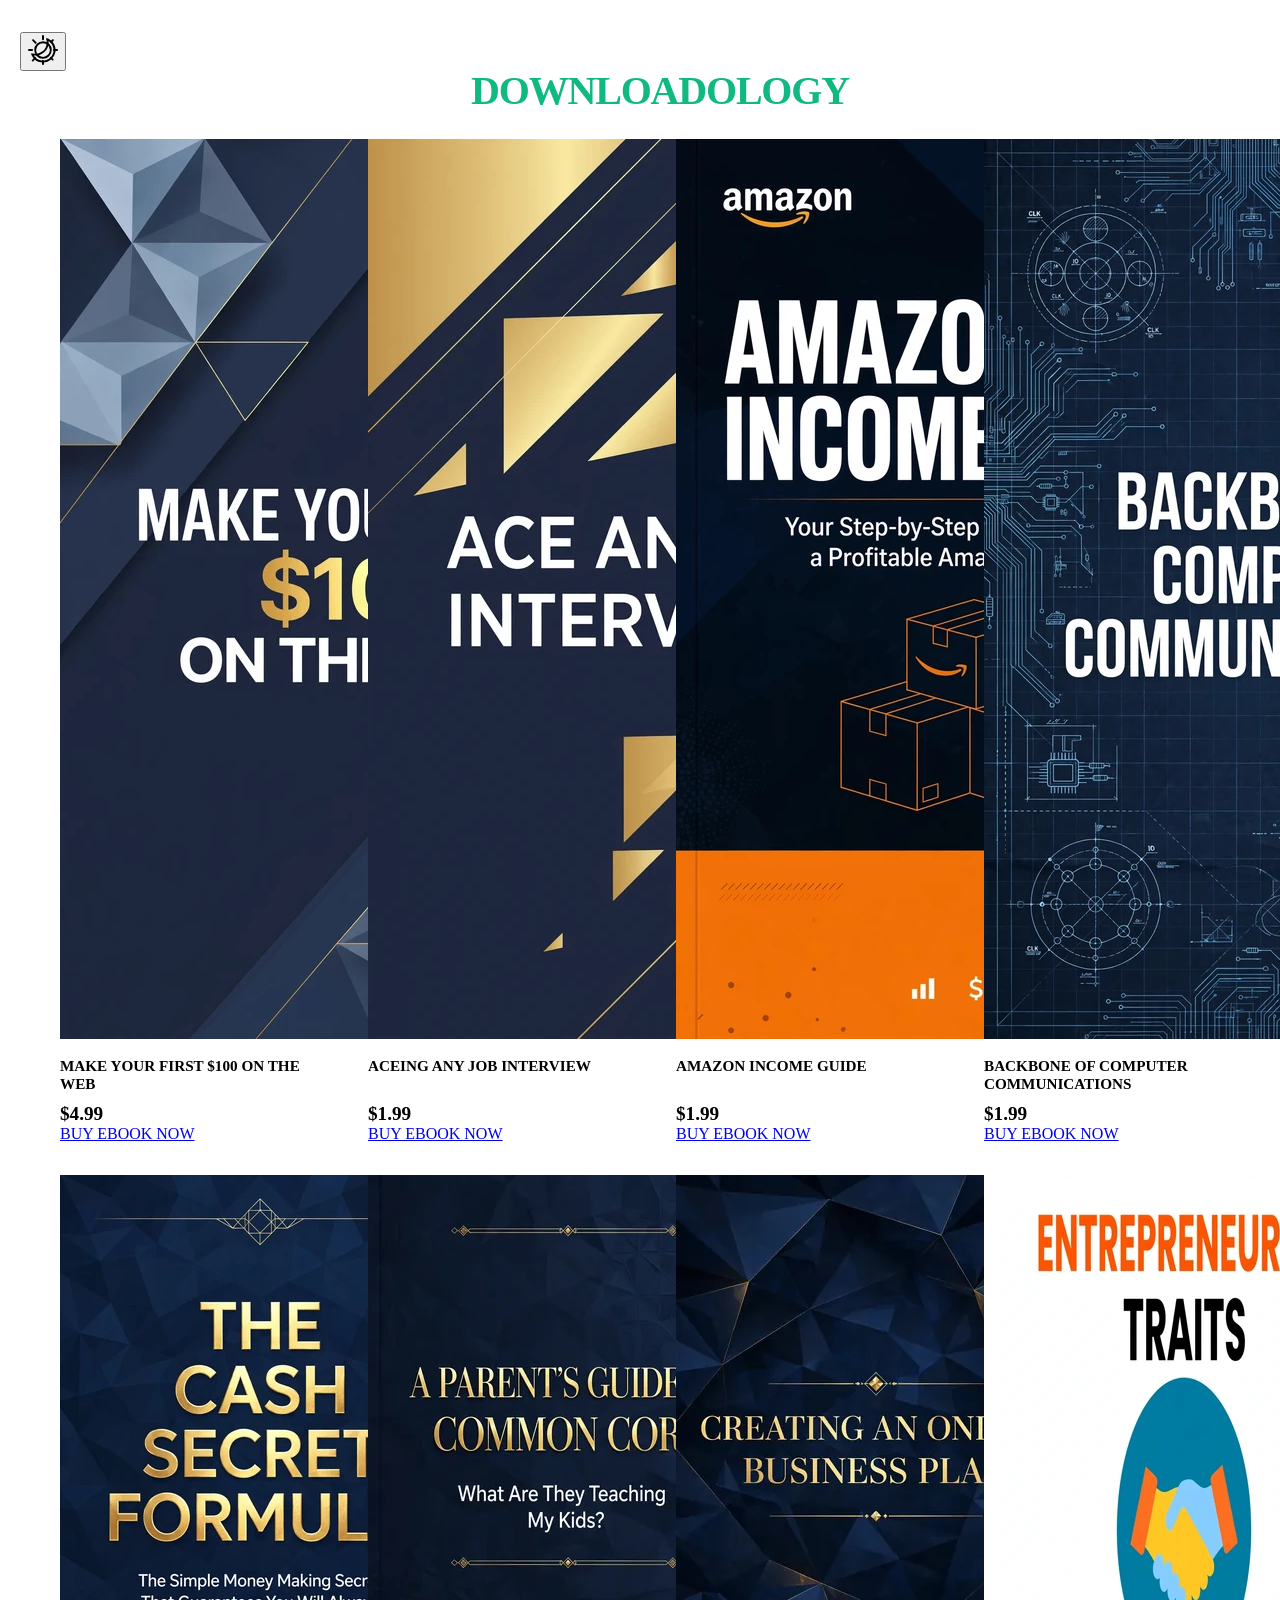
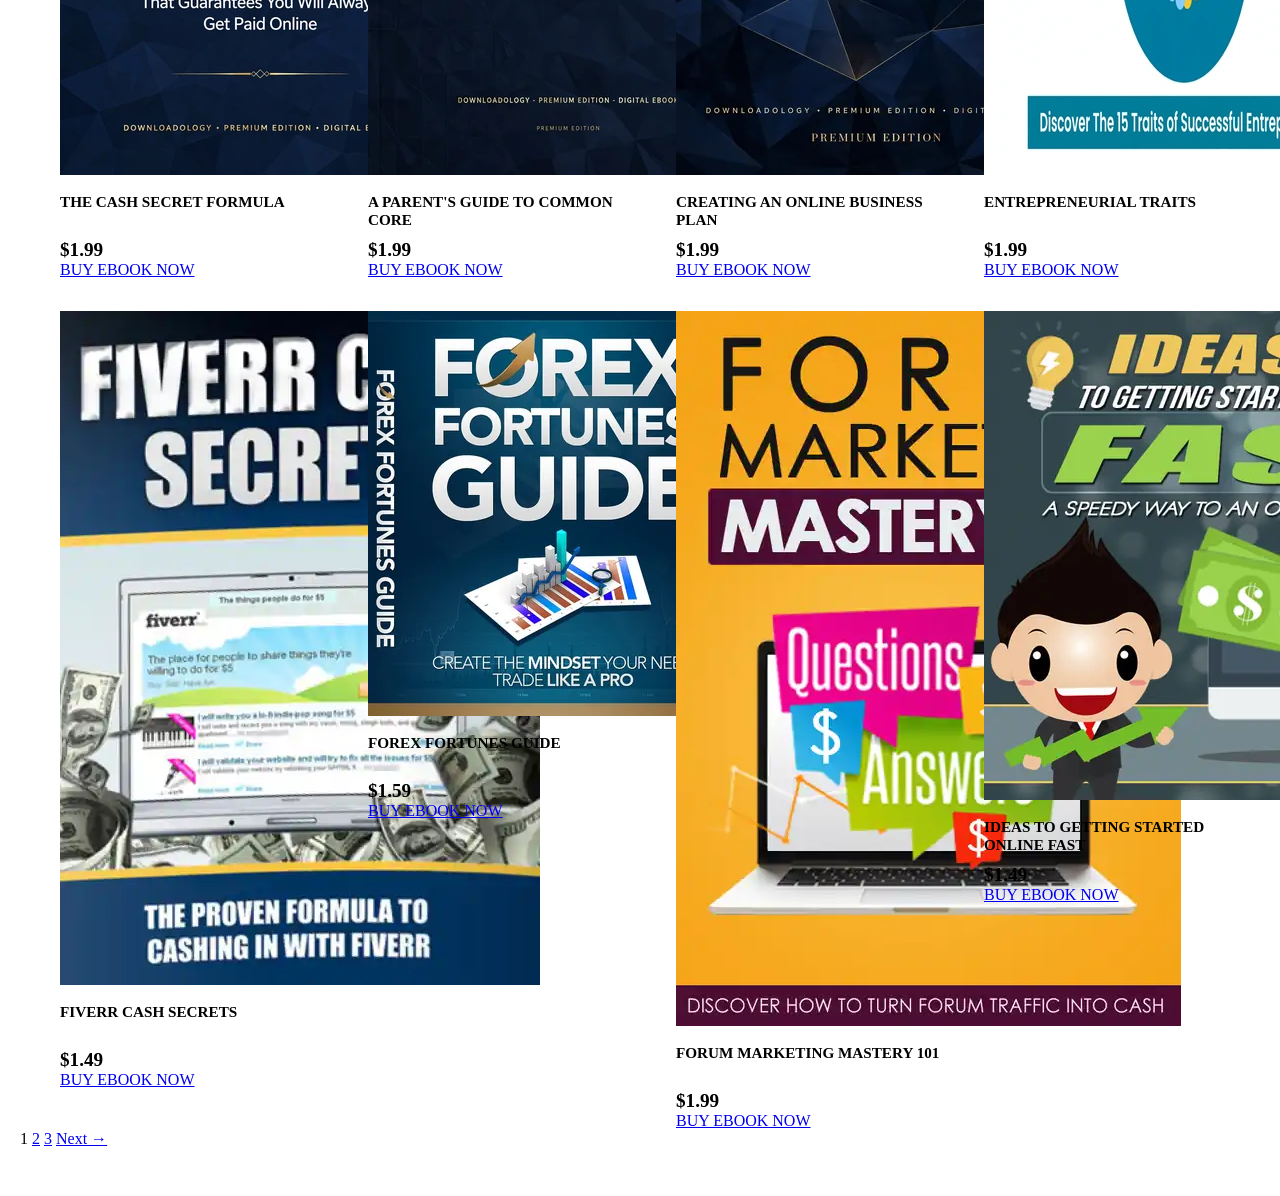
==== commit fe28c0f6: "Rename Index.html to index.html" ====
--- a/index.html
+++ b/index.html
@@ -135,6 +135,7 @@
 <div class="pagination">
   <span class="page-active">1</span>
   <a href="page2.html" class="page-link">2</a>
+  <a href="page3.html" class="page-link">3</a>
   <a href="page2.html" class="page-link">Next →</a>
 </div>
 
